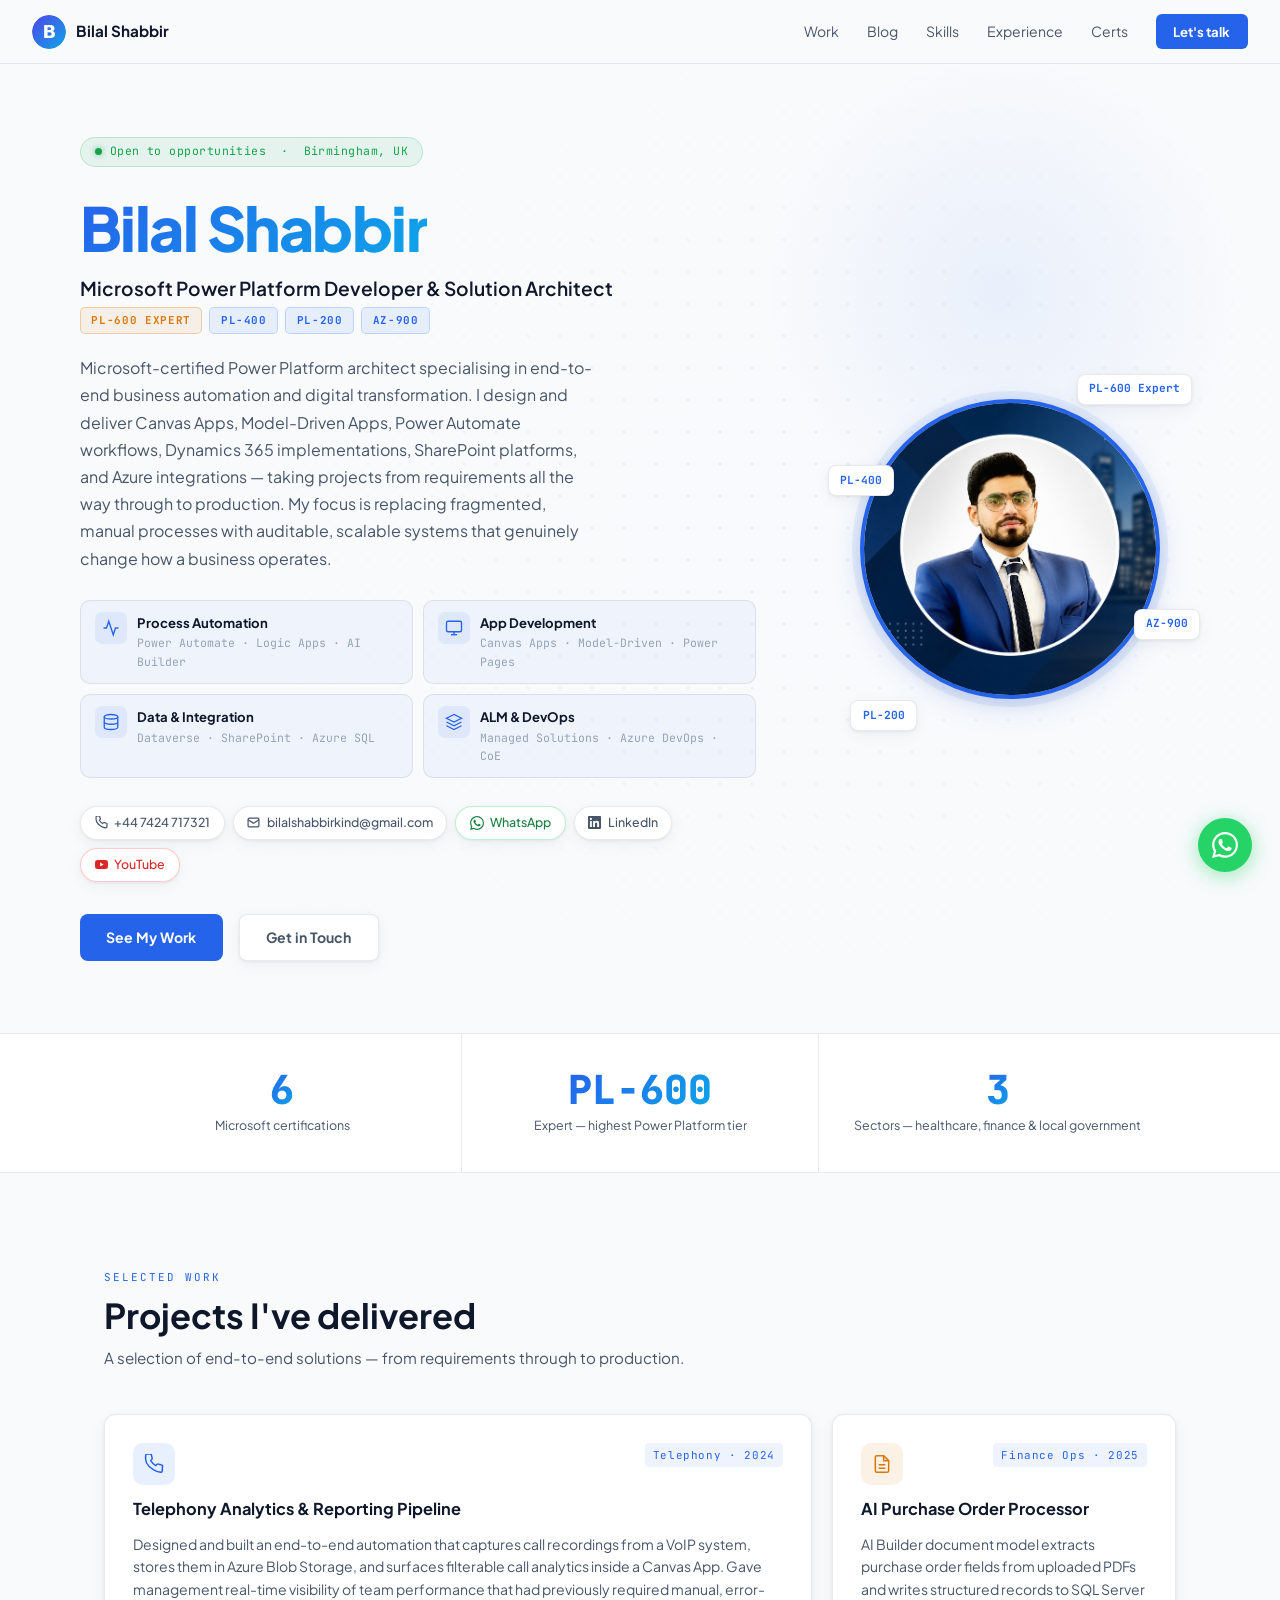
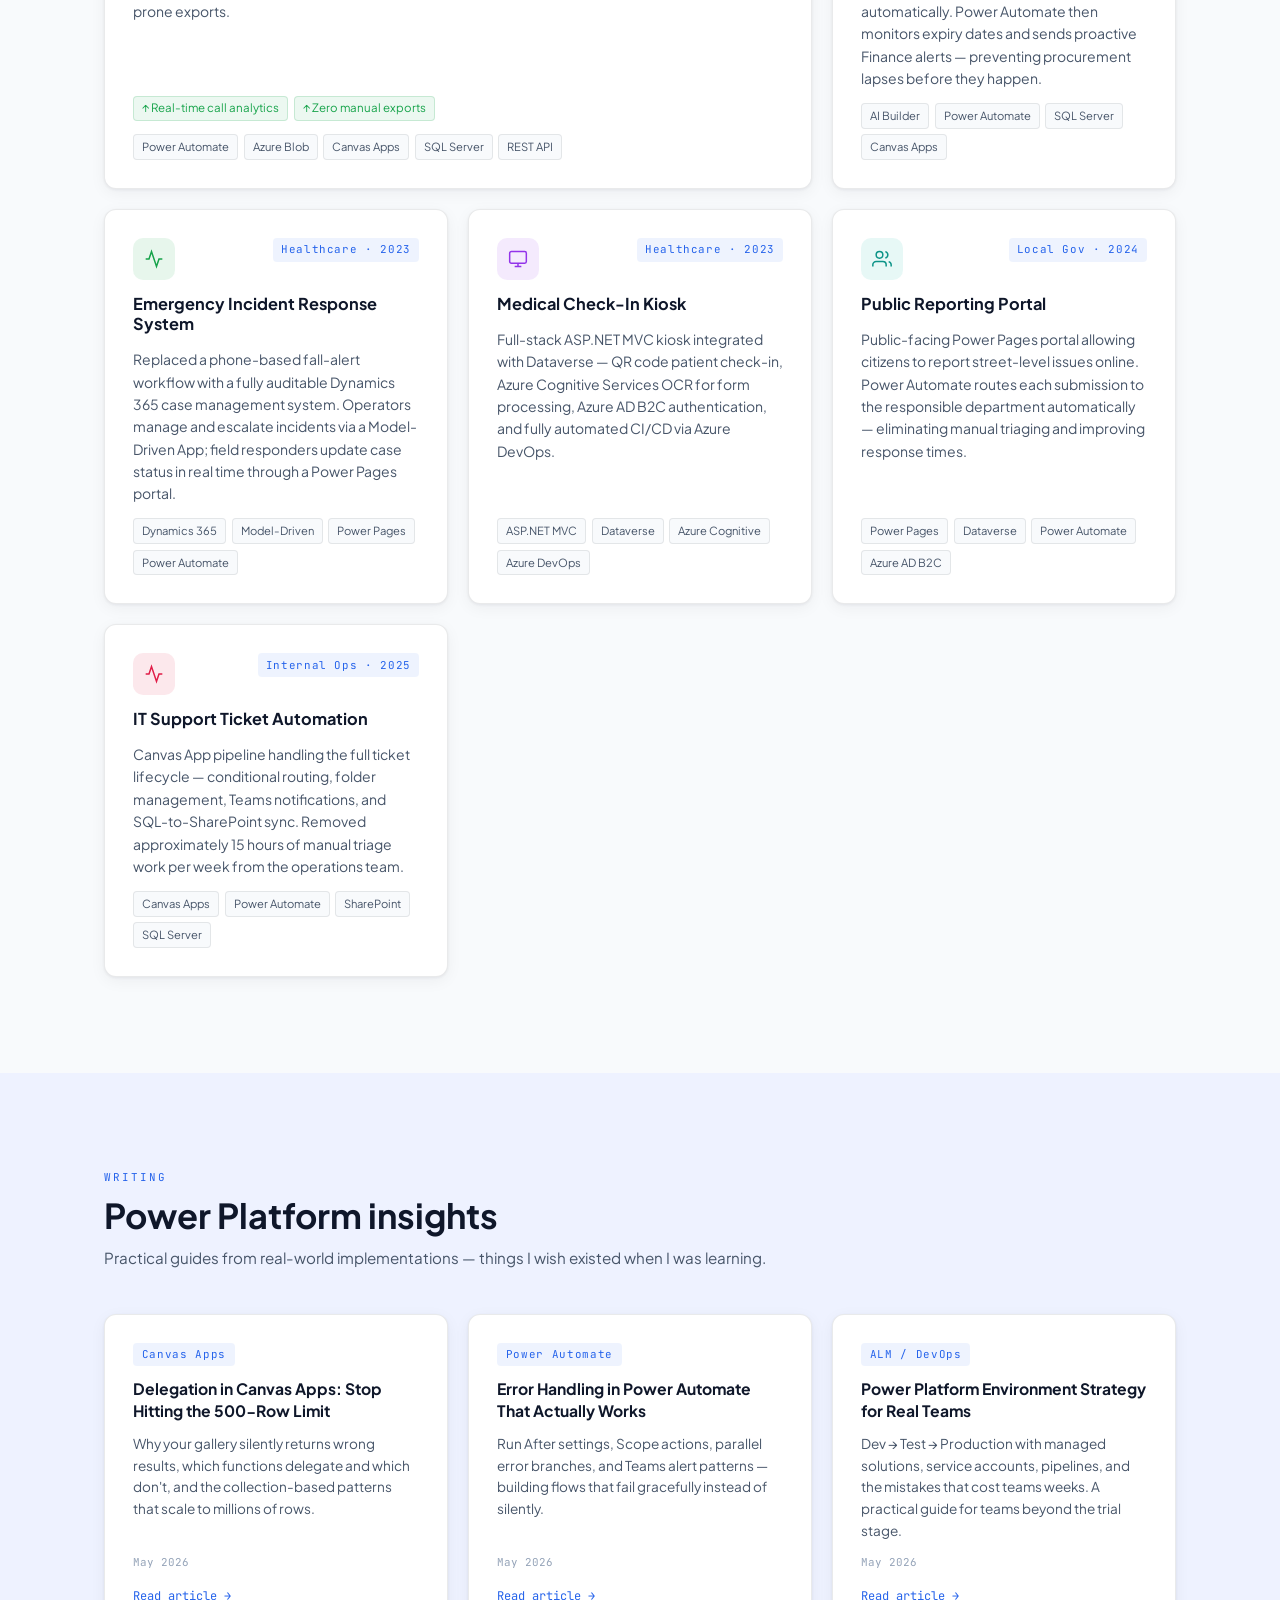
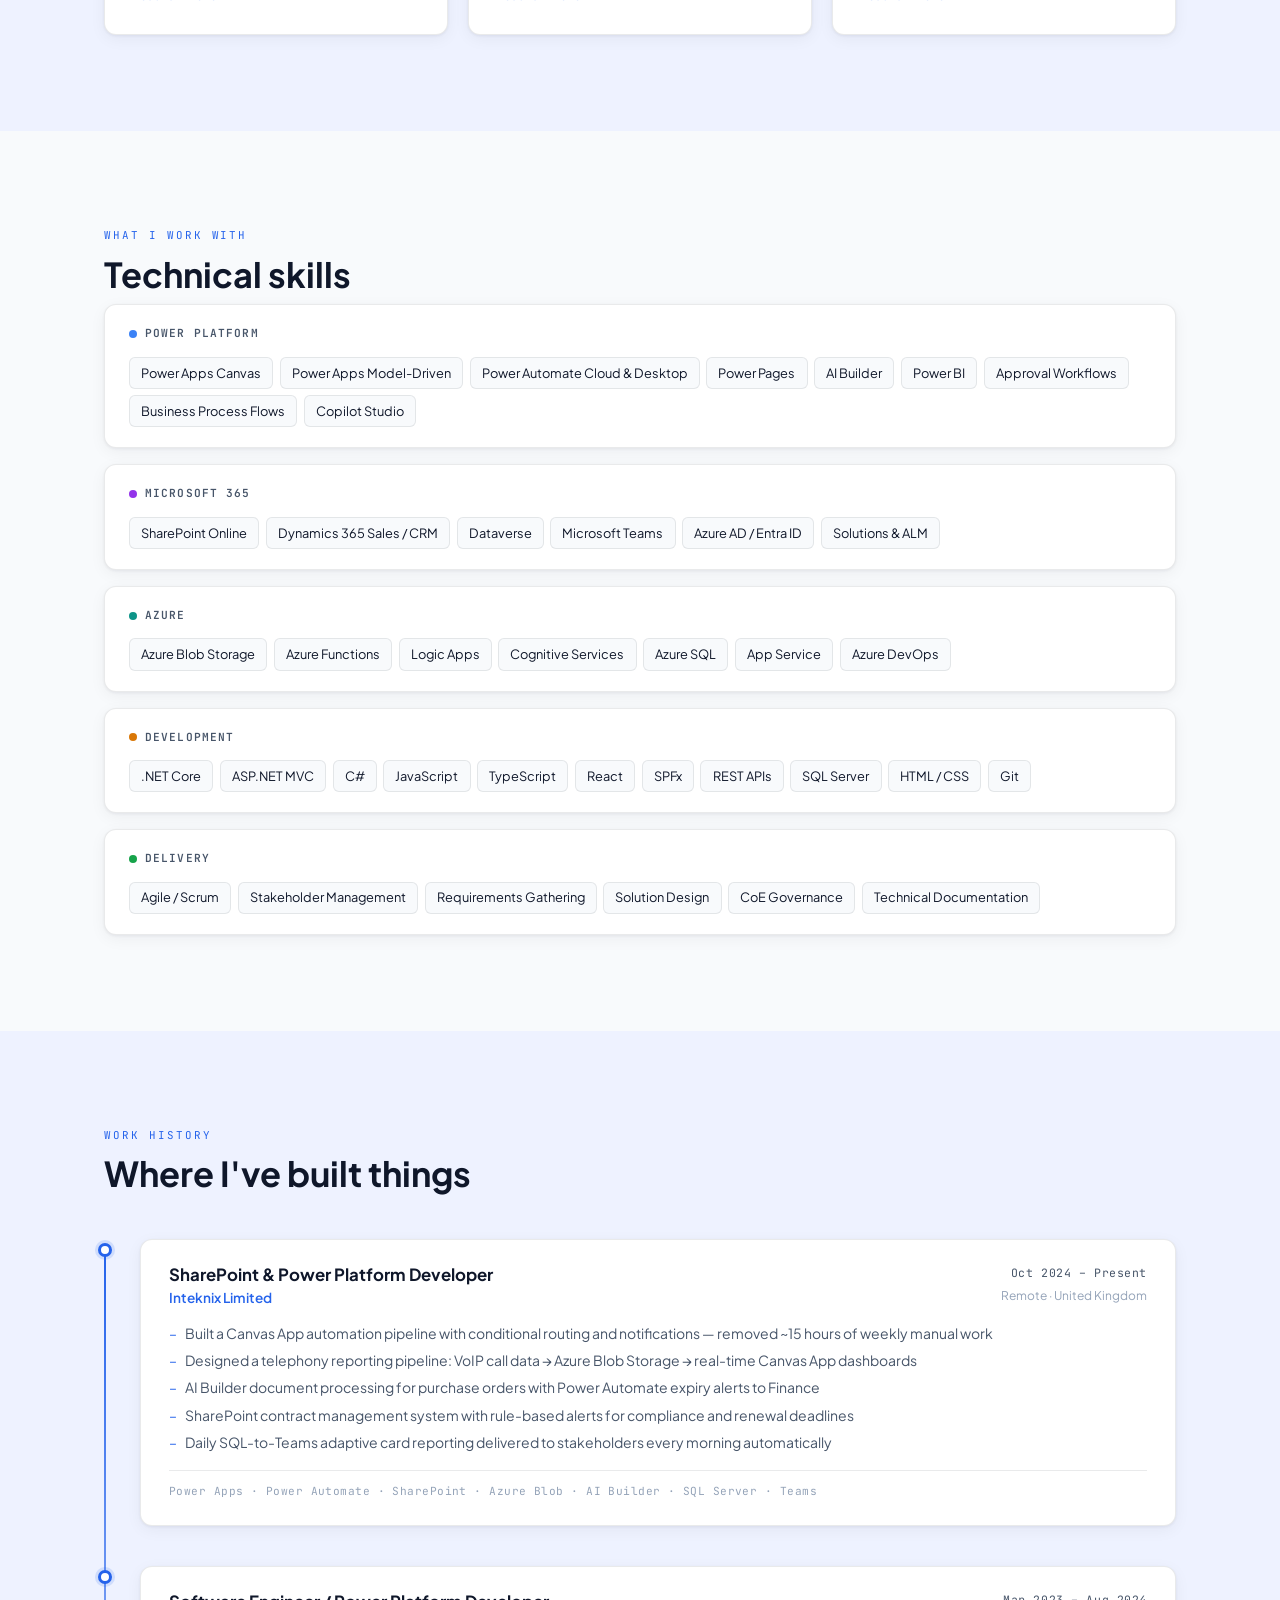
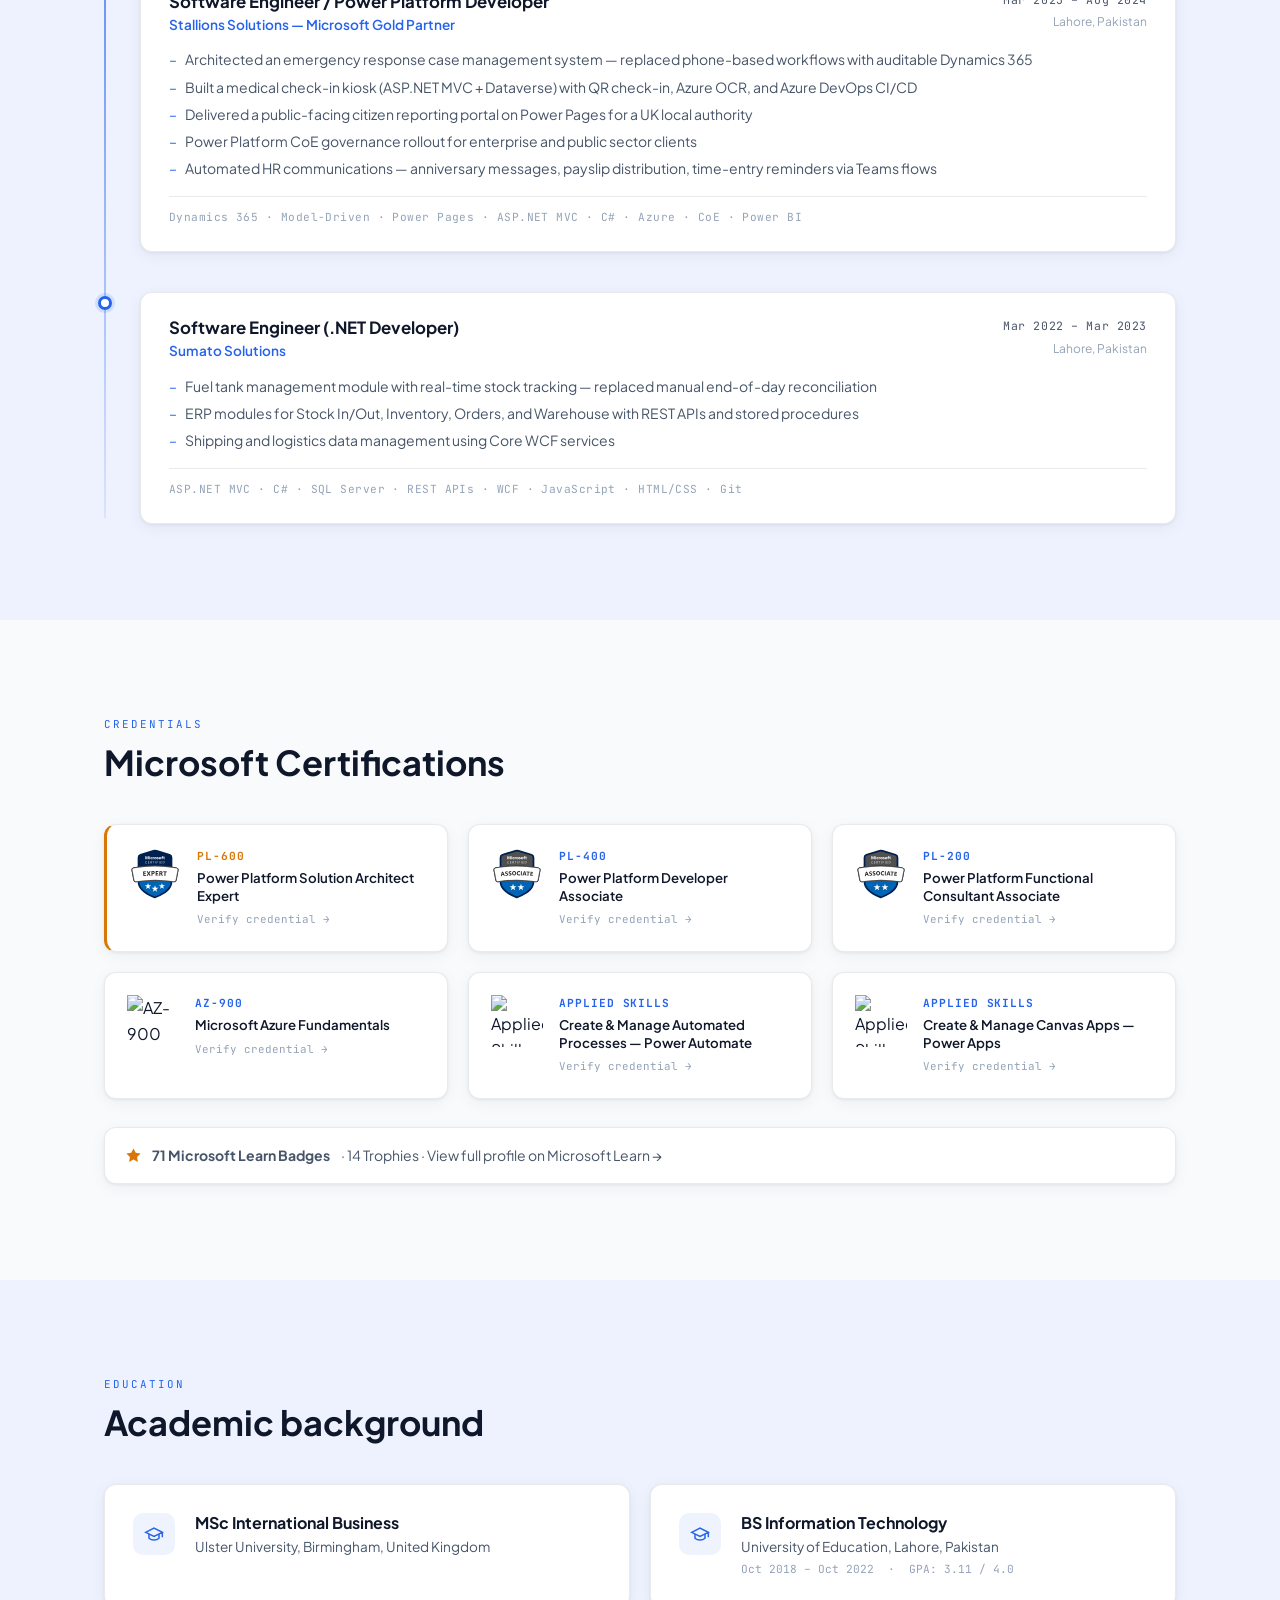
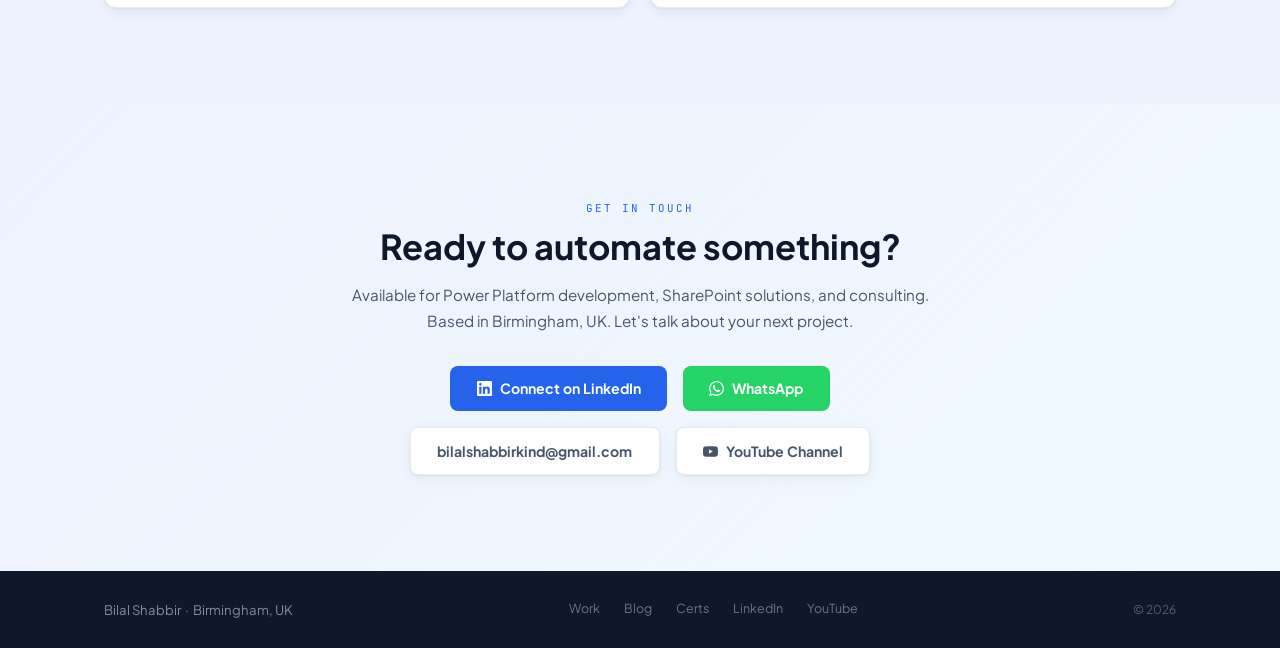
==== index.html @ eaf3ae90 "Replace nav logo — circular gradient mark (indigo → sky blue) Old: flat blue square with 'BS' in mon" ====
<!DOCTYPE html>
<html lang="en">
<head>
  <meta charset="UTF-8" />
  <meta name="viewport" content="width=device-width, initial-scale=1.0" />
  <meta name="description" content="Bilal Shabbir — Microsoft Certified Power Platform Developer (PL-600). I design and build automated, data-driven solutions across Power Apps, Power Automate, SharePoint, Dynamics 365, and Azure." />
  <title>Bilal Shabbir — Power Platform Developer</title>
  <link rel="preconnect" href="https://fonts.googleapis.com" />
  <link rel="preconnect" href="https://fonts.gstatic.com" crossorigin />
  <link href="https://fonts.googleapis.com/css2?family=Plus+Jakarta+Sans:ital,wght@0,300;0,400;0,500;0,600;0,700;0,800&family=JetBrains+Mono:wght@400;500&display=swap" rel="stylesheet" />
  <link rel="stylesheet" href="css/style.css" />
  <link rel="icon" type="image/svg+xml" href="assets/favicon.svg" />
  <meta property="og:title" content="Bilal Shabbir — Power Platform Developer" />
  <meta property="og:description" content="Microsoft Certified PL-600 · Power Apps · Power Automate · SharePoint · Dynamics 365 · Azure" />
  <meta property="og:url" content="https://bilalshabbir123.github.io" />
  <meta property="og:type" content="website" />
</head>
<body>

  <!-- NAV -->
  <nav class="nav" id="nav">
    <a href="#top" class="nav-logo">
      <svg class="logo-icon" width="34" height="34" viewBox="0 0 32 32" fill="none" xmlns="http://www.w3.org/2000/svg">
        <defs>
          <linearGradient id="navGrad" x1="0" y1="0" x2="32" y2="32" gradientUnits="userSpaceOnUse">
            <stop offset="0%" stop-color="#4f46e5"/>
            <stop offset="100%" stop-color="#0ea5e9"/>
          </linearGradient>
        </defs>
        <circle cx="16" cy="16" r="16" fill="url(#navGrad)"/>
        <text x="16" y="22" font-family="system-ui,-apple-system,sans-serif" font-size="17" font-weight="800" text-anchor="middle" fill="white" letter-spacing="-0.5">B</text>
      </svg>
      <span class="logo-text">Bilal Shabbir</span>
    </a>
    <button class="nav-toggle" id="navToggle" aria-label="Toggle navigation" aria-expanded="false">
      <span></span><span></span><span></span>
    </button>
    <div class="nav-links" id="navLinks">
      <a href="#work" class="nav-link">Work</a>
      <a href="#blog" class="nav-link">Blog</a>
      <a href="#skills" class="nav-link">Skills</a>
      <a href="#experience" class="nav-link">Experience</a>
      <a href="#certifications" class="nav-link">Certs</a>
      <a href="#contact" class="nav-cta">Let's talk</a>
    </div>
  </nav>

  <!-- HERO -->
  <header class="hero" id="top">
    <div class="hero-grid-bg" aria-hidden="true"></div>
    <div class="hero-glow" aria-hidden="true"></div>
    <div class="container hero-inner">

      <div class="hero-text">
        <div class="hero-available">
          <span class="avail-dot"></span>
          Open to opportunities &nbsp;·&nbsp; Birmingham, UK
        </div>

        <h1 class="hero-name"><span class="name-grad">Bilal Shabbir</span></h1>
        <p class="hero-role">Microsoft Power Platform Developer &amp; Solution Architect</p>

        <div class="hero-cert-row">
          <span class="cert-pill cert-pill--gold">PL-600 Expert</span>
          <span class="cert-pill">PL-400</span>
          <span class="cert-pill">PL-200</span>
          <span class="cert-pill">AZ-900</span>
        </div>

        <p class="hero-bio">
          Microsoft-certified Power Platform architect specialising in end-to-end business
          automation and digital transformation. I design and deliver Canvas Apps, Model-Driven
          Apps, Power Automate workflows, Dynamics 365 implementations, SharePoint platforms, and
          Azure integrations — taking projects from requirements all the way through to production.
          My focus is replacing fragmented, manual processes with auditable, scalable systems that
          genuinely change how a business operates.
        </p>

        <div class="hero-specialisms">
          <div class="spec-item">
            <div class="spec-icon">
              <svg width="18" height="18" viewBox="0 0 24 24" fill="none" stroke="currentColor" stroke-width="1.8"><polyline points="22 12 18 12 15 21 9 3 6 12 2 12"/></svg>
            </div>
            <div class="spec-body">
              <strong>Process Automation</strong>
              <span>Power Automate · Logic Apps · AI Builder</span>
            </div>
          </div>
          <div class="spec-item">
            <div class="spec-icon">
              <svg width="18" height="18" viewBox="0 0 24 24" fill="none" stroke="currentColor" stroke-width="1.8"><rect x="2" y="3" width="20" height="14" rx="2"/><line x1="8" y1="21" x2="16" y2="21"/><line x1="12" y1="17" x2="12" y2="21"/></svg>
            </div>
            <div class="spec-body">
              <strong>App Development</strong>
              <span>Canvas Apps · Model-Driven · Power Pages</span>
            </div>
          </div>
          <div class="spec-item">
            <div class="spec-icon">
              <svg width="18" height="18" viewBox="0 0 24 24" fill="none" stroke="currentColor" stroke-width="1.8"><ellipse cx="12" cy="5" rx="9" ry="3"/><path d="M21 12c0 1.66-4 3-9 3s-9-1.34-9-3"/><path d="M3 5v14c0 1.66 4 3 9 3s9-1.34 9-3V5"/></svg>
            </div>
            <div class="spec-body">
              <strong>Data &amp; Integration</strong>
              <span>Dataverse · SharePoint · Azure SQL</span>
            </div>
          </div>
          <div class="spec-item">
            <div class="spec-icon">
              <svg width="18" height="18" viewBox="0 0 24 24" fill="none" stroke="currentColor" stroke-width="1.8"><path d="M12 2L2 7l10 5 10-5-10-5z"/><path d="M2 17l10 5 10-5"/><path d="M2 12l10 5 10-5"/></svg>
            </div>
            <div class="spec-body">
              <strong>ALM &amp; DevOps</strong>
              <span>Managed Solutions · Azure DevOps · CoE</span>
            </div>
          </div>
        </div>

        <div class="hero-contacts">
          <a href="tel:+447424717321" class="chip">
            <svg width="13" height="13" viewBox="0 0 24 24" fill="none" stroke="currentColor" stroke-width="2.2"><path d="M22 16.92v3a2 2 0 01-2.18 2 19.79 19.79 0 01-8.63-3.07A19.5 19.5 0 013.07 10.8 19.79 19.79 0 012 2.18 2 2 0 014 0h3a2 2 0 012 1.72c.127.96.361 1.903.7 2.81a2 2 0 01-.45 2.11L8.09 7.91a16 16 0 006 6l1.27-1.27a2 2 0 012.11-.45c.907.339 1.85.573 2.81.7A2 2 0 0122 16v.92z"/></svg>
            +44 7424 717321
          </a>
          <a href="mailto:bilalshabbirkind@gmail.com" class="chip">
            <svg width="13" height="13" viewBox="0 0 24 24" fill="none" stroke="currentColor" stroke-width="2.2"><rect x="2" y="4" width="20" height="16" rx="2"/><path d="m22 7-8.97 5.7a1.94 1.94 0 01-2.06 0L2 7"/></svg>
            bilalshabbirkind@gmail.com
          </a>
          <a href="https://wa.me/447424717321" target="_blank" rel="noopener" class="chip chip-wa">
            <svg width="14" height="14" viewBox="0 0 24 24" fill="currentColor"><path d="M17.472 14.382c-.297-.149-1.758-.867-2.03-.967-.273-.099-.471-.148-.67.15-.197.297-.767.966-.94 1.164-.173.199-.347.223-.644.075-.297-.15-1.255-.463-2.39-1.475-.883-.788-1.48-1.761-1.653-2.059-.173-.297-.018-.458.13-.606.134-.133.298-.347.446-.52.149-.174.198-.298.298-.497.099-.198.05-.371-.025-.52-.075-.149-.669-1.612-.916-2.207-.242-.579-.487-.5-.669-.51a12.8 12.8 0 00-.57-.01c-.198 0-.52.074-.792.372-.272.297-1.04 1.016-1.04 2.479 0 1.462 1.065 2.875 1.213 3.074.149.198 2.096 3.2 5.077 4.487.709.306 1.262.489 1.694.625.712.227 1.36.195 1.871.118.571-.085 1.758-.719 2.006-1.413.248-.694.248-1.289.173-1.413-.074-.124-.272-.198-.57-.347m-5.421 7.403h-.004a9.87 9.87 0 01-5.031-1.378l-.361-.214-3.741.982.998-3.648-.235-.374a9.86 9.86 0 01-1.51-5.26c.001-5.45 4.436-9.884 9.888-9.884 2.64 0 5.122 1.03 6.988 2.898a9.825 9.825 0 012.893 6.994c-.003 5.45-4.437 9.884-9.885 9.884m8.413-18.297A11.815 11.815 0 0012.05 0C5.495 0 .16 5.335.157 11.892c0 2.096.547 4.142 1.588 5.945L.057 24l6.305-1.654a11.882 11.882 0 005.683 1.448h.005c6.554 0 11.89-5.335 11.893-11.893a11.821 11.821 0 00-3.48-8.413z"/></svg>
            WhatsApp
          </a>
          <a href="https://www.linkedin.com/in/bilal-shabbir-489101180/" target="_blank" rel="noopener" class="chip">
            <svg width="13" height="13" viewBox="0 0 24 24" fill="currentColor"><path d="M20.447 20.452h-3.554v-5.569c0-1.328-.027-3.037-1.852-3.037-1.853 0-2.136 1.445-2.136 2.939v5.667H9.351V9h3.414v1.561h.046c.477-.9 1.637-1.85 3.37-1.85 3.601 0 4.267 2.37 4.267 5.455v6.286zM5.337 7.433a2.062 2.062 0 01-2.063-2.065 2.064 2.064 0 112.063 2.065zm1.782 13.019H3.555V9h3.564v11.452zM22.225 0H1.771C.792 0 0 .774 0 1.729v20.542C0 23.227.792 24 1.771 24h20.451C23.2 24 24 23.227 24 22.271V1.729C24 .774 23.2 0 22.222 0h.003z"/></svg>
            LinkedIn
          </a>
          <a href="https://www.youtube.com/@bilalshabbir8093" target="_blank" rel="noopener" class="chip chip-yt">
            <svg width="13" height="13" viewBox="0 0 24 24" fill="currentColor"><path d="M23.498 6.186a3.016 3.016 0 00-2.122-2.136C19.505 3.545 12 3.545 12 3.545s-7.505 0-9.377.505A3.017 3.017 0 00.502 6.186C0 8.07 0 12 0 12s0 3.93.502 5.814a3.016 3.016 0 002.122 2.136c1.871.505 9.376.505 9.376.505s7.505 0 9.377-.505a3.015 3.015 0 002.122-2.136C24 15.93 24 12 24 12s0-3.93-.502-5.814zM9.545 15.568V8.432L15.818 12l-6.273 3.568z"/></svg>
            YouTube
          </a>
        </div>

        <div class="hero-ctas">
          <a href="#work" class="btn btn-primary">See My Work</a>
          <a href="#contact" class="btn btn-ghost">Get in Touch</a>
        </div>
      </div>

      <div class="hero-photo-col" aria-hidden="true">
        <div class="photo-frame">
          <img src="assets/bilal.png" alt="" class="hero-photo" />
          <div class="photo-ring r1"></div>
          <div class="photo-ring r2"></div>
        </div>
        <div class="cert-float f1">PL-600 Expert</div>
        <div class="cert-float f2">PL-400</div>
        <div class="cert-float f3">AZ-900</div>
        <div class="cert-float f4">PL-200</div>
      </div>

    </div>
  </header>

  <!-- STATS STRIP -->
  <div class="stats-strip">
    <div class="stats-inner">
      <div class="stat"><span class="stat-n">6</span><span class="stat-l">Microsoft certifications</span></div>
      <span class="stat-sep" aria-hidden="true"></span>
      <div class="stat"><span class="stat-n">PL-600</span><span class="stat-l">Expert — highest Power Platform tier</span></div>
      <span class="stat-sep" aria-hidden="true"></span>
      <div class="stat"><span class="stat-n">3</span><span class="stat-l">Sectors — healthcare, finance &amp; local government</span></div>
    </div>
  </div>

  <!-- PROJECTS -->
  <section class="section" id="work">
    <div class="container">
      <p class="eyebrow">Selected Work</p>
      <h2 class="sec-h">Projects I've delivered</h2>
      <p class="sec-sub">A selection of end-to-end solutions — from requirements through to production.</p>
      <div class="projects-grid">

        <article class="proj-card proj-wide">
          <div class="proj-top">
            <div class="proj-icon ic-blue">
              <svg width="20" height="20" viewBox="0 0 24 24" fill="none" stroke="currentColor" stroke-width="1.8"><path d="M22 16.92v3a2 2 0 01-2.18 2 19.79 19.79 0 01-8.63-3.07A19.5 19.5 0 013.07 10.8 19.79 19.79 0 012 2.18 2 2 0 014 0h3a2 2 0 012 1.72c.127.96.361 1.903.7 2.81a2 2 0 01-.45 2.11L8.09 7.91a16 16 0 006 6l1.27-1.27a2 2 0 012.11-.45c.907.339 1.85.573 2.81.7A2 2 0 0122 16v.92z"/></svg>
            </div>
            <span class="proj-tag">Telephony · 2024</span>
          </div>
          <h3>Telephony Analytics &amp; Reporting Pipeline</h3>
          <p>Designed and built an end-to-end automation that captures call recordings from a VoIP system, stores them in Azure Blob Storage, and surfaces filterable call analytics inside a Canvas App. Gave management real-time visibility of team performance that had previously required manual, error-prone exports.</p>
          <div class="proj-wins">
            <span>Real-time call analytics</span>
            <span>Zero manual exports</span>
          </div>
          <div class="proj-stack">
            <span>Power Automate</span><span>Azure Blob</span><span>Canvas Apps</span><span>SQL Server</span><span>REST API</span>
          </div>
        </article>

        <article class="proj-card">
          <div class="proj-top">
            <div class="proj-icon ic-amber">
              <svg width="20" height="20" viewBox="0 0 24 24" fill="none" stroke="currentColor" stroke-width="1.8"><path d="M14 2H6a2 2 0 00-2 2v16a2 2 0 002 2h12a2 2 0 002-2V8z"/><polyline points="14 2 14 8 20 8"/><line x1="16" y1="13" x2="8" y2="13"/><line x1="16" y1="17" x2="8" y2="17"/></svg>
            </div>
            <span class="proj-tag">Finance Ops · 2025</span>
          </div>
          <h3>AI Purchase Order Processor</h3>
          <p>AI Builder document model extracts purchase order fields from uploaded PDFs and writes structured records to SQL Server automatically. Power Automate then monitors expiry dates and sends proactive Finance alerts — preventing procurement lapses before they happen.</p>
          <div class="proj-stack">
            <span>AI Builder</span><span>Power Automate</span><span>SQL Server</span><span>Canvas Apps</span>
          </div>
        </article>

        <article class="proj-card">
          <div class="proj-top">
            <div class="proj-icon ic-green">
              <svg width="20" height="20" viewBox="0 0 24 24" fill="none" stroke="currentColor" stroke-width="1.8"><path d="M22 12h-4l-3 9L9 3l-3 9H2"/></svg>
            </div>
            <span class="proj-tag">Healthcare · 2023</span>
          </div>
          <h3>Emergency Incident Response System</h3>
          <p>Replaced a phone-based fall-alert workflow with a fully auditable Dynamics 365 case management system. Operators manage and escalate incidents via a Model-Driven App; field responders update case status in real time through a Power Pages portal.</p>
          <div class="proj-stack">
            <span>Dynamics 365</span><span>Model-Driven</span><span>Power Pages</span><span>Power Automate</span>
          </div>
        </article>

        <article class="proj-card">
          <div class="proj-top">
            <div class="proj-icon ic-purple">
              <svg width="20" height="20" viewBox="0 0 24 24" fill="none" stroke="currentColor" stroke-width="1.8"><rect x="2" y="3" width="20" height="14" rx="2"/><line x1="8" y1="21" x2="16" y2="21"/><line x1="12" y1="17" x2="12" y2="21"/></svg>
            </div>
            <span class="proj-tag">Healthcare · 2023</span>
          </div>
          <h3>Medical Check-In Kiosk</h3>
          <p>Full-stack ASP.NET MVC kiosk integrated with Dataverse — QR code patient check-in, Azure Cognitive Services OCR for form processing, Azure AD B2C authentication, and fully automated CI/CD via Azure DevOps.</p>
          <div class="proj-stack">
            <span>ASP.NET MVC</span><span>Dataverse</span><span>Azure Cognitive</span><span>Azure DevOps</span>
          </div>
        </article>

        <article class="proj-card">
          <div class="proj-top">
            <div class="proj-icon ic-teal">
              <svg width="20" height="20" viewBox="0 0 24 24" fill="none" stroke="currentColor" stroke-width="1.8"><path d="M17 21v-2a4 4 0 00-4-4H5a4 4 0 00-4 4v2"/><circle cx="9" cy="7" r="4"/><path d="M23 21v-2a4 4 0 00-3-3.87M16 3.13a4 4 0 010 7.75"/></svg>
            </div>
            <span class="proj-tag">Local Gov · 2024</span>
          </div>
          <h3>Public Reporting Portal</h3>
          <p>Public-facing Power Pages portal allowing citizens to report street-level issues online. Power Automate routes each submission to the responsible department automatically — eliminating manual triaging and improving response times.</p>
          <div class="proj-stack">
            <span>Power Pages</span><span>Dataverse</span><span>Power Automate</span><span>Azure AD B2C</span>
          </div>
        </article>

        <article class="proj-card">
          <div class="proj-top">
            <div class="proj-icon ic-rose">
              <svg width="20" height="20" viewBox="0 0 24 24" fill="none" stroke="currentColor" stroke-width="1.8"><polyline points="22 12 18 12 15 21 9 3 6 12 2 12"/></svg>
            </div>
            <span class="proj-tag">Internal Ops · 2025</span>
          </div>
          <h3>IT Support Ticket Automation</h3>
          <p>Canvas App pipeline handling the full ticket lifecycle — conditional routing, folder management, Teams notifications, and SQL-to-SharePoint sync. Removed approximately 15 hours of manual triage work per week from the operations team.</p>
          <div class="proj-stack">
            <span>Canvas Apps</span><span>Power Automate</span><span>SharePoint</span><span>SQL Server</span>
          </div>
        </article>

      </div>
    </div>
  </section>

  <!-- BLOG -->
  <section class="section section-alt" id="blog">
    <div class="container">
      <p class="eyebrow">Writing</p>
      <h2 class="sec-h">Power Platform insights</h2>
      <p class="sec-sub">Practical guides from real-world implementations — things I wish existed when I was learning.</p>
      <div class="blog-grid">

        <a class="blog-card" href="blog/post01-canvas-app-delegation.html">
          <span class="blog-tag">Canvas Apps</span>
          <h3>Delegation in Canvas Apps: Stop Hitting the 500-Row Limit</h3>
          <p>Why your gallery silently returns wrong results, which functions delegate and which don't, and the collection-based patterns that scale to millions of rows.</p>
          <span class="blog-date">May 2026</span>
          <span class="blog-read">Read article →</span>
        </a>

        <a class="blog-card" href="blog/post02-power-automate-error-handling.html">
          <span class="blog-tag">Power Automate</span>
          <h3>Error Handling in Power Automate That Actually Works</h3>
          <p>Run After settings, Scope actions, parallel error branches, and Teams alert patterns — building flows that fail gracefully instead of silently.</p>
          <span class="blog-date">May 2026</span>
          <span class="blog-read">Read article →</span>
        </a>

        <a class="blog-card" href="blog/post03-environment-strategy.html">
          <span class="blog-tag">ALM / DevOps</span>
          <h3>Power Platform Environment Strategy for Real Teams</h3>
          <p>Dev → Test → Production with managed solutions, service accounts, pipelines, and the mistakes that cost teams weeks. A practical guide for teams beyond the trial stage.</p>
          <span class="blog-date">May 2026</span>
          <span class="blog-read">Read article →</span>
        </a>

      </div>
    </div>
  </section>

  <!-- SKILLS -->
  <section class="section" id="skills">
    <div class="container">
      <p class="eyebrow">What I Work With</p>
      <h2 class="sec-h">Technical skills</h2>
      <div class="skill-groups">
        <div class="skill-group">
          <div class="sg-label"><span class="sg-dot" style="--c:#3b82f6"></span>Power Platform</div>
          <div class="sg-chips">
            <span>Power Apps Canvas</span><span>Power Apps Model-Driven</span>
            <span>Power Automate Cloud &amp; Desktop</span><span>Power Pages</span>
            <span>AI Builder</span><span>Power BI</span>
            <span>Approval Workflows</span><span>Business Process Flows</span><span>Copilot Studio</span>
          </div>
        </div>
        <div class="skill-group">
          <div class="sg-label"><span class="sg-dot" style="--c:#9333ea"></span>Microsoft 365</div>
          <div class="sg-chips">
            <span>SharePoint Online</span><span>Dynamics 365 Sales / CRM</span>
            <span>Dataverse</span><span>Microsoft Teams</span>
            <span>Azure AD / Entra ID</span><span>Solutions &amp; ALM</span>
          </div>
        </div>
        <div class="skill-group">
          <div class="sg-label"><span class="sg-dot" style="--c:#0d9488"></span>Azure</div>
          <div class="sg-chips">
            <span>Azure Blob Storage</span><span>Azure Functions</span>
            <span>Logic Apps</span><span>Cognitive Services</span>
            <span>Azure SQL</span><span>App Service</span><span>Azure DevOps</span>
          </div>
        </div>
        <div class="skill-group">
          <div class="sg-label"><span class="sg-dot" style="--c:#d97706"></span>Development</div>
          <div class="sg-chips">
            <span>.NET Core</span><span>ASP.NET MVC</span><span>C#</span>
            <span>JavaScript</span><span>TypeScript</span><span>React</span>
            <span>SPFx</span><span>REST APIs</span><span>SQL Server</span><span>HTML / CSS</span><span>Git</span>
          </div>
        </div>
        <div class="skill-group">
          <div class="sg-label"><span class="sg-dot" style="--c:#16a34a"></span>Delivery</div>
          <div class="sg-chips">
            <span>Agile / Scrum</span><span>Stakeholder Management</span>
            <span>Requirements Gathering</span><span>Solution Design</span>
            <span>CoE Governance</span><span>Technical Documentation</span>
          </div>
        </div>
      </div>
    </div>
  </section>

  <!-- EXPERIENCE -->
  <section class="section section-alt" id="experience">
    <div class="container">
      <p class="eyebrow">Work History</p>
      <h2 class="sec-h">Where I've built things</h2>
      <ol class="timeline">

        <li class="tl-item">
          <div class="tl-dot"></div>
          <div class="tl-card">
            <div class="tl-head">
              <div>
                <h3 class="tl-role">SharePoint &amp; Power Platform Developer</h3>
                <span class="tl-company">Inteknix Limited</span>
              </div>
              <div class="tl-meta">
                <span class="tl-period">Oct 2024 – Present</span>
                <span class="tl-loc">Remote · United Kingdom</span>
              </div>
            </div>
            <ul class="tl-bullets">
              <li>Built a Canvas App automation pipeline with conditional routing and notifications — removed ~15 hours of weekly manual work</li>
              <li>Designed a telephony reporting pipeline: VoIP call data → Azure Blob Storage → real-time Canvas App dashboards</li>
              <li>AI Builder document processing for purchase orders with Power Automate expiry alerts to Finance</li>
              <li>SharePoint contract management system with rule-based alerts for compliance and renewal deadlines</li>
              <li>Daily SQL-to-Teams adaptive card reporting delivered to stakeholders every morning automatically</li>
            </ul>
            <div class="tl-tech">Power Apps · Power Automate · SharePoint · Azure Blob · AI Builder · SQL Server · Teams</div>
          </div>
        </li>

        <li class="tl-item">
          <div class="tl-dot"></div>
          <div class="tl-card">
            <div class="tl-head">
              <div>
                <h3 class="tl-role">Software Engineer / Power Platform Developer</h3>
                <span class="tl-company">Stallions Solutions — Microsoft Gold Partner</span>
              </div>
              <div class="tl-meta">
                <span class="tl-period">Mar 2023 – Aug 2024</span>
                <span class="tl-loc">Lahore, Pakistan</span>
              </div>
            </div>
            <ul class="tl-bullets">
              <li>Architected an emergency response case management system — replaced phone-based workflows with auditable Dynamics 365</li>
              <li>Built a medical check-in kiosk (ASP.NET MVC + Dataverse) with QR check-in, Azure OCR, and Azure DevOps CI/CD</li>
              <li>Delivered a public-facing citizen reporting portal on Power Pages for a UK local authority</li>
              <li>Power Platform CoE governance rollout for enterprise and public sector clients</li>
              <li>Automated HR communications — anniversary messages, payslip distribution, time-entry reminders via Teams flows</li>
            </ul>
            <div class="tl-tech">Dynamics 365 · Model-Driven · Power Pages · ASP.NET MVC · C# · Azure · CoE · Power BI</div>
          </div>
        </li>

        <li class="tl-item">
          <div class="tl-dot"></div>
          <div class="tl-card">
            <div class="tl-head">
              <div>
                <h3 class="tl-role">Software Engineer (.NET Developer)</h3>
                <span class="tl-company">Sumato Solutions</span>
              </div>
              <div class="tl-meta">
                <span class="tl-period">Mar 2022 – Mar 2023</span>
                <span class="tl-loc">Lahore, Pakistan</span>
              </div>
            </div>
            <ul class="tl-bullets">
              <li>Fuel tank management module with real-time stock tracking — replaced manual end-of-day reconciliation</li>
              <li>ERP modules for Stock In/Out, Inventory, Orders, and Warehouse with REST APIs and stored procedures</li>
              <li>Shipping and logistics data management using Core WCF services</li>
            </ul>
            <div class="tl-tech">ASP.NET MVC · C# · SQL Server · REST APIs · WCF · JavaScript · HTML/CSS · Git</div>
          </div>
        </li>

      </ol>
    </div>
  </section>

  <!-- CERTIFICATIONS -->
  <section class="section" id="certifications">
    <div class="container">
      <p class="eyebrow">Credentials</p>
      <h2 class="sec-h">Microsoft Certifications</h2>
      <div class="certs-grid">

        <a class="cert-card cert-gold" href="https://learn.microsoft.com/api/credentials/share/en-gb/bilalshabbir/42AC9C25193336DC?sharingId=8FEE120A34D3C13B" target="_blank" rel="noopener">
          <img src="assets/badges/pl-600.svg" alt="PL-600 badge" class="cert-img" />
          <div class="cert-body">
            <span class="cert-code cert-code--gold">PL-600</span>
            <span class="cert-title">Power Platform Solution Architect Expert</span>
            <span class="cert-action">Verify credential →</span>
          </div>
        </a>

        <a class="cert-card" href="https://learn.microsoft.com/api/credentials/share/en-gb/bilalshabbir/6F8B8362CC6CEBDB?sharingId=8FEE120A34D3C13B" target="_blank" rel="noopener">
          <img src="assets/badges/pl-400.svg" alt="PL-400 badge" class="cert-img" />
          <div class="cert-body">
            <span class="cert-code">PL-400</span>
            <span class="cert-title">Power Platform Developer Associate</span>
            <span class="cert-action">Verify credential →</span>
          </div>
        </a>

        <a class="cert-card" href="https://learn.microsoft.com/api/credentials/share/en-gb/bilalshabbir/9390CA8AB2B56E21?sharingId=8FEE120A34D3C13B" target="_blank" rel="noopener">
          <img src="assets/badges/pl-200.svg" alt="PL-200 badge" class="cert-img" />
          <div class="cert-body">
            <span class="cert-code">PL-200</span>
            <span class="cert-title">Power Platform Functional Consultant Associate</span>
            <span class="cert-action">Verify credential →</span>
          </div>
        </a>

        <a class="cert-card" href="https://learn.microsoft.com/api/credentials/share/en-gb/bilalshabbir/94E0DD52777B7428?sharingId=8FEE120A34D3C13B" target="_blank" rel="noopener">
          <img src="https://firebrand.training/media/nvmbgbxn/microsoft-azure-fundamentals-official-training-certification.png" alt="AZ-900 badge" class="cert-img" />
          <div class="cert-body">
            <span class="cert-code">AZ-900</span>
            <span class="cert-title">Microsoft Azure Fundamentals</span>
            <span class="cert-action">Verify credential →</span>
          </div>
        </a>

        <a class="cert-card" href="https://learn.microsoft.com/api/credentials/share/en-gb/bilalshabbir/B837C65423462715?sharingId=8FEE120A34D3C13B" target="_blank" rel="noopener">
          <img src="https://thesourceuscms.azurewebsites.net/data/DisplayImage?Imageurl=uswebstorage.blob.core.windows.net/thesourceus/images-images22906_25_2025_04_33_16_PM.png" alt="Applied Skills badge" class="cert-img" />
          <div class="cert-body">
            <span class="cert-code">Applied Skills</span>
            <span class="cert-title">Create &amp; Manage Automated Processes — Power Automate</span>
            <span class="cert-action">Verify credential →</span>
          </div>
        </a>

        <a class="cert-card" href="https://learn.microsoft.com/api/credentials/share/en-gb/bilalshabbir/108952EB86B581AF?sharingId=8FEE120A34D3C13B" target="_blank" rel="noopener">
          <img src="https://thesourceuscms.azurewebsites.net/data/DisplayImage?Imageurl=uswebstorage.blob.core.windows.net/thesourceus/images-images22906_25_2025_04_33_16_PM.png" alt="Applied Skills badge" class="cert-img" />
          <div class="cert-body">
            <span class="cert-code">Applied Skills</span>
            <span class="cert-title">Create &amp; Manage Canvas Apps — Power Apps</span>
            <span class="cert-action">Verify credential →</span>
          </div>
        </a>

      </div>

      <a class="badges-row" href="https://learn.microsoft.com/en-gb/users/bilalshabbir/" target="_blank" rel="noopener">
        <svg width="17" height="17" viewBox="0 0 24 24" fill="currentColor"><path d="M12 2l3.09 6.26L22 9.27l-5 4.87 1.18 6.88L12 17.77l-6.18 3.25L7 14.14 2 9.27l6.91-1.01L12 2z"/></svg>
        <strong>71 Microsoft Learn Badges</strong>&nbsp;·&nbsp;14 Trophies&nbsp;·&nbsp;View full profile on Microsoft Learn →
      </a>
    </div>
  </section>

  <!-- EDUCATION -->
  <section class="section section-alt" id="education">
    <div class="container">
      <p class="eyebrow">Education</p>
      <h2 class="sec-h">Academic background</h2>
      <div class="edu-grid">
        <div class="edu-card">
          <div class="edu-icon">
            <svg width="20" height="20" viewBox="0 0 24 24" fill="none" stroke="currentColor" stroke-width="1.8"><path d="M22 10v6M2 10l10-5 10 5-10 5z"/><path d="M6 12v5c3 3 9 3 12 0v-5"/></svg>
          </div>
          <div>
            <h3 class="edu-deg">MSc International Business</h3>
            <p class="edu-uni">Ulster University, Birmingham, United Kingdom</p>
          </div>
        </div>
        <div class="edu-card">
          <div class="edu-icon">
            <svg width="20" height="20" viewBox="0 0 24 24" fill="none" stroke="currentColor" stroke-width="1.8"><path d="M22 10v6M2 10l10-5 10 5-10 5z"/><path d="M6 12v5c3 3 9 3 12 0v-5"/></svg>
          </div>
          <div>
            <h3 class="edu-deg">BS Information Technology</h3>
            <p class="edu-uni">University of Education, Lahore, Pakistan</p>
            <p class="edu-meta">Oct 2018 – Oct 2022 &nbsp;·&nbsp; GPA: 3.11 / 4.0</p>
          </div>
        </div>
      </div>
    </div>
  </section>

  <!-- CONTACT -->
  <section class="section contact-section" id="contact">
    <div class="container">
      <div class="contact-box">
        <p class="eyebrow">Get in Touch</p>
        <h2 class="contact-h">Ready to automate something?</h2>
        <p class="contact-body">
          Available for Power Platform development, SharePoint solutions, and consulting.
          Based in Birmingham, UK. Let's talk about your next project.
        </p>
        <div class="contact-ctas">
          <a href="https://www.linkedin.com/in/bilal-shabbir-489101180/" target="_blank" rel="noopener" class="btn btn-primary">
            <svg width="15" height="15" viewBox="0 0 24 24" fill="currentColor"><path d="M20.447 20.452h-3.554v-5.569c0-1.328-.027-3.037-1.852-3.037-1.853 0-2.136 1.445-2.136 2.939v5.667H9.351V9h3.414v1.561h.046c.477-.9 1.637-1.85 3.37-1.85 3.601 0 4.267 2.37 4.267 5.455v6.286zM5.337 7.433a2.062 2.062 0 01-2.063-2.065 2.064 2.064 0 112.063 2.065zm1.782 13.019H3.555V9h3.564v11.452zM22.225 0H1.771C.792 0 0 .774 0 1.729v20.542C0 23.227.792 24 1.771 24h20.451C23.2 24 24 23.227 24 22.271V1.729C24 .774 23.2 0 22.222 0h.003z"/></svg>
            Connect on LinkedIn
          </a>
          <a href="https://wa.me/447424717321" target="_blank" rel="noopener" class="btn btn-wa">
            <svg width="15" height="15" viewBox="0 0 24 24" fill="currentColor"><path d="M17.472 14.382c-.297-.149-1.758-.867-2.03-.967-.273-.099-.471-.148-.67.15-.197.297-.767.966-.94 1.164-.173.199-.347.223-.644.075-.297-.15-1.255-.463-2.39-1.475-.883-.788-1.48-1.761-1.653-2.059-.173-.297-.018-.458.13-.606.134-.133.298-.347.446-.52.149-.174.198-.298.298-.497.099-.198.05-.371-.025-.52-.075-.149-.669-1.612-.916-2.207-.242-.579-.487-.5-.669-.51a12.8 12.8 0 00-.57-.01c-.198 0-.52.074-.792.372-.272.297-1.04 1.016-1.04 2.479 0 1.462 1.065 2.875 1.213 3.074.149.198 2.096 3.2 5.077 4.487.709.306 1.262.489 1.694.625.712.227 1.36.195 1.871.118.571-.085 1.758-.719 2.006-1.413.248-.694.248-1.289.173-1.413-.074-.124-.272-.198-.57-.347m-5.421 7.403h-.004a9.87 9.87 0 01-5.031-1.378l-.361-.214-3.741.982.998-3.648-.235-.374a9.86 9.86 0 01-1.51-5.26c.001-5.45 4.436-9.884 9.888-9.884 2.64 0 5.122 1.03 6.988 2.898a9.825 9.825 0 012.893 6.994c-.003 5.45-4.437 9.884-9.885 9.884m8.413-18.297A11.815 11.815 0 0012.05 0C5.495 0 .16 5.335.157 11.892c0 2.096.547 4.142 1.588 5.945L.057 24l6.305-1.654a11.882 11.882 0 005.683 1.448h.005c6.554 0 11.89-5.335 11.893-11.893a11.821 11.821 0 00-3.48-8.413z"/></svg>
            WhatsApp
          </a>
          <a href="mailto:bilalshabbirkind@gmail.com" class="btn btn-ghost">
            bilalshabbirkind@gmail.com
          </a>
          <a href="https://www.youtube.com/@bilalshabbir8093" target="_blank" rel="noopener" class="btn btn-ghost">
            <svg width="15" height="15" viewBox="0 0 24 24" fill="currentColor"><path d="M23.498 6.186a3.016 3.016 0 00-2.122-2.136C19.505 3.545 12 3.545 12 3.545s-7.505 0-9.377.505A3.017 3.017 0 00.502 6.186C0 8.07 0 12 0 12s0 3.93.502 5.814a3.016 3.016 0 002.122 2.136c1.871.505 9.376.505 9.376.505s7.505 0 9.377-.505a3.015 3.015 0 002.122-2.136C24 15.93 24 12 24 12s0-3.93-.502-5.814zM9.545 15.568V8.432L15.818 12l-6.273 3.568z"/></svg>
            YouTube Channel
          </a>
        </div>
      </div>
    </div>
  </section>

  <!-- FOOTER -->
  <footer class="site-footer">
    <div class="container footer-row">
      <span class="footer-name">Bilal Shabbir &nbsp;·&nbsp; Birmingham, UK</span>
      <nav class="footer-nav" aria-label="Footer">
        <a href="#work">Work</a>
        <a href="#blog">Blog</a>
        <a href="#certifications">Certs</a>
        <a href="https://www.linkedin.com/in/bilal-shabbir-489101180/" target="_blank" rel="noopener">LinkedIn</a>
        <a href="https://www.youtube.com/@bilalshabbir8093" target="_blank" rel="noopener">YouTube</a>
      </nav>
      <span class="footer-copy">© 2026</span>
    </div>
  </footer>

  <!-- WhatsApp floating button -->
  <a href="https://wa.me/447424717321" target="_blank" rel="noopener" class="wa-float" aria-label="Chat on WhatsApp">
    <svg width="26" height="26" viewBox="0 0 24 24" fill="currentColor"><path d="M17.472 14.382c-.297-.149-1.758-.867-2.03-.967-.273-.099-.471-.148-.67.15-.197.297-.767.966-.94 1.164-.173.199-.347.223-.644.075-.297-.15-1.255-.463-2.39-1.475-.883-.788-1.48-1.761-1.653-2.059-.173-.297-.018-.458.13-.606.134-.133.298-.347.446-.52.149-.174.198-.298.298-.497.099-.198.05-.371-.025-.52-.075-.149-.669-1.612-.916-2.207-.242-.579-.487-.5-.669-.51a12.8 12.8 0 00-.57-.01c-.198 0-.52.074-.792.372-.272.297-1.04 1.016-1.04 2.479 0 1.462 1.065 2.875 1.213 3.074.149.198 2.096 3.2 5.077 4.487.709.306 1.262.489 1.694.625.712.227 1.36.195 1.871.118.571-.085 1.758-.719 2.006-1.413.248-.694.248-1.289.173-1.413-.074-.124-.272-.198-.57-.347m-5.421 7.403h-.004a9.87 9.87 0 01-5.031-1.378l-.361-.214-3.741.982.998-3.648-.235-.374a9.86 9.86 0 01-1.51-5.26c.001-5.45 4.436-9.884 9.888-9.884 2.64 0 5.122 1.03 6.988 2.898a9.825 9.825 0 012.893 6.994c-.003 5.45-4.437 9.884-9.885 9.884m8.413-18.297A11.815 11.815 0 0012.05 0C5.495 0 .16 5.335.157 11.892c0 2.096.547 4.142 1.588 5.945L.057 24l6.305-1.654a11.882 11.882 0 005.683 1.448h.005c6.554 0 11.89-5.335 11.893-11.893a11.821 11.821 0 00-3.48-8.413z"/></svg>
  </a>

  <script src="js/main.js"></script>
</body>
</html>
---- css/style.css ----
/* bilalshabbir.dev — Portfolio · professional light theme */

*, *::before, *::after { box-sizing: border-box; margin: 0; padding: 0; }

:root {
  --bg:        #f8fafc;
  --bg-alt:    #eef2ff;
  --card:      #ffffff;
  --accent:    #2563eb;
  --accent-dk: #1d4ed8;
  --accent-lt: #3b82f6;
  --accent2:   #0ea5e9;
  --text:      #0f172a;
  --muted:     #475569;
  --faint:     #94a3b8;
  --border:    rgba(15,23,42,0.09);
  --shadow:    0 1px 3px rgba(15,23,42,0.06), 0 4px 16px rgba(15,23,42,0.05);
  --shadow-h:  0 4px 16px rgba(15,23,42,0.1), 0 8px 32px rgba(37,99,235,0.14);
  --green:     #16a34a;
  --gold:      #d97706;
  --wa:        #25d366;
  --font:      'Plus Jakarta Sans', system-ui, sans-serif;
  --mono:      'JetBrains Mono', 'Fira Code', monospace;
  --max:       1120px;
  --nav:       64px;
  --r:         12px;
}

html { scroll-behavior: smooth; }
body {
  background: var(--bg);
  color: var(--text);
  font-family: var(--font);
  line-height: 1.6;
  -webkit-font-smoothing: antialiased;
}
img { max-width: 100%; display: block; }
a { color: inherit; text-decoration: none; }
h1,h2,h3,h4 { line-height: 1.25; color: var(--text); }
h2 { font-size: clamp(1.6rem, 3vw, 2.15rem); font-weight: 700; }
h3 { font-size: 1.05rem; font-weight: 700; }
p { color: var(--muted); }

.container { max-width: var(--max); margin: 0 auto; padding: 0 1.5rem; }

/* ── NAV ── */
.nav {
  position: fixed; top: 0; left: 0; right: 0; z-index: 100;
  height: var(--nav);
  display: flex; align-items: center; justify-content: space-between;
  padding: 0 2rem;
  background: rgba(248,250,252,0.92);
  backdrop-filter: blur(14px); -webkit-backdrop-filter: blur(14px);
  border-bottom: 1px solid var(--border);
  transition: box-shadow 0.3s;
}
.nav.scrolled { box-shadow: 0 2px 16px rgba(15,23,42,0.08); }
.nav-logo { display: flex; align-items: center; gap: 0.6rem; }
.logo-icon { flex-shrink: 0; border-radius: 50%; display: block; }
.logo-text { font-weight: 700; font-size: 0.95rem; color: var(--text); }
.nav-links { display: flex; align-items: center; gap: 1.75rem; }
.nav-link { font-size: 0.875rem; color: var(--muted); transition: color 0.2s; }
.nav-link:hover { color: var(--text); }
.nav-cta {
  font-size: 0.82rem; font-weight: 700;
  padding: 0.45rem 1.1rem; border-radius: 6px;
  background: var(--accent); color: #fff;
  transition: background 0.2s;
}
.nav-cta:hover { background: var(--accent-dk); }
.nav-toggle {
  display: none; flex-direction: column; gap: 5px;
  cursor: pointer; background: none; border: none; padding: 4px;
}
.nav-toggle span {
  display: block; width: 22px; height: 2px;
  background: var(--text); border-radius: 2px;
  transition: transform 0.3s, opacity 0.3s;
}

/* ── HERO ── */
.hero {
  min-height: 100vh; padding-top: var(--nav);
  display: flex; align-items: center;
  position: relative; overflow: hidden;
  background: var(--bg);
}
.hero-grid-bg {
  position: absolute; inset: 0; pointer-events: none;
  background-image: radial-gradient(rgba(37,99,235,0.12) 1px, transparent 1px);
  background-size: 32px 32px;
  -webkit-mask-image: radial-gradient(ellipse 70% 70% at 65% 50%, black 0%, transparent 100%);
  mask-image: radial-gradient(ellipse 70% 70% at 65% 50%, black 0%, transparent 100%);
}
.hero-glow {
  position: absolute; top: 5%; right: 3%;
  width: 480px; height: 480px; border-radius: 50%;
  background: radial-gradient(circle, rgba(37,99,235,0.07) 0%, transparent 70%);
  pointer-events: none;
}
.hero-inner {
  display: grid; grid-template-columns: 1fr 380px;
  gap: 4rem; align-items: center;
  position: relative; z-index: 1; padding: 72px 0;
}
.hero-available {
  display: inline-flex; align-items: center; gap: 0.5rem;
  font-family: var(--mono); font-size: 0.72rem; letter-spacing: 0.04em;
  color: var(--green);
  background: rgba(22,163,74,0.08); border: 1px solid rgba(22,163,74,0.2);
  border-radius: 50px; padding: 0.3rem 0.85rem; margin-bottom: 1.4rem;
}
.avail-dot {
  width: 7px; height: 7px; border-radius: 50%;
  background: var(--green); box-shadow: 0 0 6px rgba(22,163,74,0.6);
  animation: pulse 2s ease-in-out infinite; flex-shrink: 0;
}
@keyframes pulse { 0%,100%{opacity:1}50%{opacity:0.4} }

.hero-name {
  font-size: clamp(2.4rem, 5.5vw, 3.8rem);
  font-weight: 800; letter-spacing: -0.025em; margin-bottom: 0.5rem;
  color: var(--text);
}
.name-grad {
  background: linear-gradient(135deg, var(--accent) 0%, var(--accent2) 100%);
  -webkit-background-clip: text; -webkit-text-fill-color: transparent;
  background-clip: text;
}
.hero-role { font-size: 1.2rem; font-weight: 600; color: var(--text); margin-bottom: 0.2rem; }
.hero-stack {
  font-family: var(--mono); font-size: 0.78rem;
  color: var(--faint); letter-spacing: 0.05em; margin-bottom: 1.4rem;
}
.hero-bio {
  font-size: 1rem; color: var(--muted); max-width: 520px;
  margin-bottom: 1.75rem; line-height: 1.7;
}
.hero-contacts { display: flex; flex-wrap: wrap; gap: 0.5rem; margin-bottom: 2rem; }
.chip {
  display: inline-flex; align-items: center; gap: 0.4rem;
  padding: 0.38rem 0.85rem; border-radius: 50px;
  font-size: 0.775rem; font-weight: 500;
  border: 1px solid var(--border); background: var(--card);
  color: var(--muted); transition: border-color 0.2s, color 0.2s, box-shadow 0.2s;
  box-shadow: var(--shadow);
}
.chip:hover { border-color: var(--accent); color: var(--text); }
.chip svg { flex-shrink: 0; }
.chip-wa { border-color: rgba(37,211,102,0.3); color: #15803d; }
.chip-wa:hover { border-color: var(--wa); color: #15803d; }
.chip-yt { border-color: rgba(255,0,0,0.2); color: #dc2626; }
.chip-yt:hover { border-color: #dc2626; color: #b91c1c; }
/* cert pills below the title */
.hero-cert-row { display: flex; flex-wrap: wrap; gap: 0.45rem; margin-bottom: 1.25rem; }
.cert-pill {
  display: inline-flex; align-items: center;
  font-family: var(--mono); font-size: 0.68rem; font-weight: 700;
  letter-spacing: 0.06em; text-transform: uppercase;
  padding: 0.25rem 0.65rem; border-radius: 5px;
  background: rgba(37,99,235,0.08); border: 1px solid rgba(37,99,235,0.2);
  color: var(--accent);
}
.cert-pill--gold {
  background: rgba(217,119,6,0.08); border-color: rgba(217,119,6,0.3);
  color: var(--gold);
}

/* specialism grid */
.hero-specialisms {
  display: grid; grid-template-columns: 1fr 1fr;
  gap: 0.65rem; margin-bottom: 1.75rem;
}
.spec-item {
  display: flex; align-items: flex-start; gap: 0.65rem;
  padding: 0.7rem 0.85rem; border-radius: 10px;
  background: rgba(37,99,235,0.04); border: 1px solid var(--border);
}
.spec-icon {
  width: 32px; height: 32px; border-radius: 7px; flex-shrink: 0;
  background: rgba(37,99,235,0.08);
  display: flex; align-items: center; justify-content: center;
  color: var(--accent);
}
.spec-body { display: flex; flex-direction: column; gap: 0.1rem; }
.spec-body strong { font-size: 0.82rem; font-weight: 700; color: var(--text); }
.spec-body span { font-size: 0.72rem; color: var(--faint); font-family: var(--mono); }

.hero-ctas { display: flex; gap: 1rem; flex-wrap: wrap; }

/* ── BUTTONS ── */
.btn {
  display: inline-flex; align-items: center; gap: 0.5rem;
  padding: 0.72rem 1.65rem; border-radius: 8px;
  font-weight: 700; font-size: 0.88rem;
  transition: background 0.2s, transform 0.15s, border-color 0.2s, color 0.2s;
}
.btn-primary { background: var(--accent); color: #fff; }
.btn-primary:hover { background: var(--accent-dk); transform: translateY(-1px); }
.btn-ghost {
  border: 1px solid var(--border); color: var(--muted);
  background: var(--card); box-shadow: var(--shadow);
}
.btn-ghost:hover { border-color: var(--accent); color: var(--text); }
.btn-wa { background: var(--wa); color: #fff; }
.btn-wa:hover { background: #1da851; transform: translateY(-1px); }

/* ── HERO PHOTO ── */
.hero-photo-col {
  position: relative;
  display: flex; align-items: center; justify-content: center;
  height: 380px;
}
.photo-frame {
  position: relative; width: 300px; height: 300px;
  border-radius: 50%; overflow: hidden;
  border: 4px solid var(--accent);
  box-shadow: 0 0 0 8px rgba(37,99,235,0.08), var(--shadow-h);
  flex-shrink: 0;
}
.hero-photo { width: 100%; height: 100%; object-fit: cover; }
.photo-ring {
  position: absolute; border-radius: 50%;
  border: 1px solid transparent; pointer-events: none;
}
.r1 {
  inset: -20px;
  border-top-color: rgba(37,99,235,0.35);
  border-right-color: transparent;
  animation: spin 18s linear infinite;
}
.r2 {
  inset: -38px;
  border-bottom-color: rgba(14,165,233,0.35);
  border-left-color: transparent;
  animation: spin 28s linear infinite reverse;
}
@keyframes spin { to { transform: rotate(360deg); } }
.cert-float {
  position: absolute; padding: 0.35rem 0.7rem; border-radius: 8px;
  background: var(--card); border: 1px solid var(--border);
  font-family: var(--mono); font-size: 0.7rem; font-weight: 700;
  color: var(--accent); box-shadow: var(--shadow);
  white-space: nowrap; animation: bob 3s ease-in-out infinite;
}
.f1 { top: 4%;  right: 2%;  animation-delay: 0s; }
.f2 { top: 28%; left: 2%;   animation-delay: 0.9s; }
.f3 { bottom: 26%; right: 0%; animation-delay: 1.8s; }
.f4 { bottom: 2%; left: 8%;  animation-delay: 2.6s; }
@keyframes bob { 0%,100%{transform:translateY(0)}50%{transform:translateY(-7px)} }

/* ── STATS STRIP ── */
.stats-strip {
  border-top: 1px solid var(--border); border-bottom: 1px solid var(--border);
  background: var(--card);
}
.stats-inner {
  max-width: var(--max); margin: 0 auto; padding: 0 1.5rem;
  display: flex; align-items: stretch;
}
.stat {
  flex: 1; display: flex; flex-direction: column;
  align-items: center; justify-content: center;
  padding: 36px 1rem; text-align: center;
  border-right: 1px solid var(--border);
}
.stat:last-of-type { border-right: none; }
.stat-sep { display: none; }
.stat-n {
  font-size: 2.5rem; font-weight: 800;
  font-family: var(--mono); line-height: 1;
  background: linear-gradient(135deg, var(--accent), var(--accent2));
  -webkit-background-clip: text; -webkit-text-fill-color: transparent;
  background-clip: text; margin-bottom: 0.35rem; display: block;
}
.stat-l { font-size: 0.78rem; color: var(--muted); }

/* ── SECTIONS ── */
.section { padding: 96px 0; }
.section-alt { background: var(--bg-alt); }
.eyebrow {
  font-family: var(--mono); font-size: 0.68rem;
  letter-spacing: 0.18em; text-transform: uppercase;
  color: var(--accent); margin-bottom: 0.5rem; display: block;
}
.sec-h { margin: 0.25rem 0 0.55rem; color: var(--text); }
.sec-sub { color: var(--muted); font-size: 0.95rem; margin-bottom: 2.75rem; }

/* ── PROJECTS ── */
.projects-grid {
  margin-top: 2.5rem;
  display: grid; grid-template-columns: repeat(3, 1fr); gap: 1.25rem;
}
.proj-card {
  background: var(--card); border: 1px solid var(--border);
  border-radius: var(--r); padding: 1.75rem;
  display: flex; flex-direction: column; gap: 0.85rem;
  position: relative; overflow: hidden;
  box-shadow: var(--shadow);
  transition: border-color 0.2s, transform 0.2s, box-shadow 0.2s;
}
.proj-card::before {
  content: ''; position: absolute; top: 0; left: 0; right: 0; height: 3px;
  background: linear-gradient(90deg, var(--accent), var(--accent2));
  transform: scaleX(0); transform-origin: left; transition: transform 0.3s;
}
.proj-card:hover { border-color: rgba(37,99,235,0.25); transform: translateY(-3px); box-shadow: var(--shadow-h); }
.proj-card:hover::before { transform: scaleX(1); }
.proj-wide { grid-column: span 2; }
.proj-top { display: flex; align-items: flex-start; justify-content: space-between; gap: 0.75rem; }
.proj-icon {
  width: 42px; height: 42px; border-radius: 10px;
  display: flex; align-items: center; justify-content: center; flex-shrink: 0;
}
.ic-blue   { background: rgba(37,99,235,0.1);  color: var(--accent); }
.ic-amber  { background: rgba(217,119,6,0.1);  color: #d97706; }
.ic-green  { background: rgba(22,163,74,0.1);  color: #16a34a; }
.ic-purple { background: rgba(147,51,234,0.1); color: #9333ea; }
.ic-teal   { background: rgba(20,184,166,0.1); color: #0d9488; }
.ic-rose   { background: rgba(225,29,72,0.1);  color: #e11d48; }
.proj-tag {
  font-family: var(--mono); font-size: 0.68rem; letter-spacing: 0.06em;
  padding: 0.2rem 0.5rem; border-radius: 4px;
  background: rgba(37,99,235,0.08); color: var(--accent);
  white-space: nowrap; flex-shrink: 0; align-self: flex-start;
}
.proj-card h3 { font-size: 1.02rem; color: var(--text); }
.proj-card p { font-size: 0.875rem; color: var(--muted); line-height: 1.6; flex: 1; }
.proj-wins { display: flex; flex-wrap: wrap; gap: 0.4rem; }
.proj-wins span {
  font-size: 0.72rem; color: var(--green);
  background: rgba(22,163,74,0.08); border: 1px solid rgba(22,163,74,0.18);
  border-radius: 4px; padding: 0.15rem 0.5rem;
}
.proj-wins span::before { content: '↑ '; }
.proj-stack { display: flex; flex-wrap: wrap; gap: 0.35rem; margin-top: auto; }
.proj-stack span {
  font-size: 0.7rem; padding: 0.18rem 0.5rem;
  border-radius: 4px; border: 1px solid var(--border);
  color: var(--muted); background: var(--bg);
}

/* ── BLOG ── */
.blog-grid {
  display: grid; grid-template-columns: repeat(3, 1fr); gap: 1.25rem;
  margin-top: 2.5rem;
}
.blog-card {
  background: var(--card); border: 1px solid var(--border);
  border-radius: var(--r); padding: 1.75rem;
  display: flex; flex-direction: column; gap: 0.75rem;
  box-shadow: var(--shadow);
  transition: border-color 0.2s, transform 0.2s, box-shadow 0.2s;
}
.blog-card:hover { border-color: rgba(37,99,235,0.25); transform: translateY(-3px); box-shadow: var(--shadow-h); }
.blog-tag {
  display: inline-block; font-family: var(--mono);
  font-size: 0.68rem; letter-spacing: 0.06em;
  padding: 0.18rem 0.55rem; border-radius: 4px;
  background: rgba(37,99,235,0.08); color: var(--accent);
  width: fit-content;
}
.blog-card h3 { font-size: 0.98rem; color: var(--text); line-height: 1.35; }
.blog-card p { font-size: 0.85rem; color: var(--muted); line-height: 1.6; flex: 1; }
.blog-date { font-family: var(--mono); font-size: 0.68rem; color: var(--faint); margin-top: auto; }
.blog-read {
  font-family: var(--mono); font-size: 0.75rem; color: var(--accent);
  display: flex; align-items: center; gap: 0.3rem; margin-top: 0.25rem;
}

/* ── SKILLS ── */
.skill-groups { display: flex; flex-direction: column; gap: 1rem; }
.skill-group {
  background: var(--card); border: 1px solid var(--border);
  border-radius: var(--r); padding: 1.25rem 1.5rem;
  box-shadow: var(--shadow);
}
.sg-label {
  display: flex; align-items: center; gap: 0.5rem;
  font-family: var(--mono); font-size: 0.7rem;
  letter-spacing: 0.1em; text-transform: uppercase;
  color: var(--muted); margin-bottom: 0.85rem; font-weight: 600;
}
.sg-dot { width: 8px; height: 8px; border-radius: 50%; background: var(--c, var(--accent)); flex-shrink: 0; }
.sg-chips { display: flex; flex-wrap: wrap; gap: 0.4rem; }
.sg-chips span {
  font-size: 0.8rem; padding: 0.3rem 0.7rem;
  border-radius: 6px; border: 1px solid var(--border);
  color: var(--text); background: var(--bg);
  transition: border-color 0.15s;
}
.sg-chips span:hover { border-color: var(--accent-lt); }

/* ── TIMELINE ── */
.timeline {
  list-style: none; position: relative; padding-left: 2.25rem;
  display: flex; flex-direction: column; gap: 2.5rem; margin-top: 2.75rem;
}
.timeline::before {
  content: ''; position: absolute; left: 0; top: 6px; bottom: 6px;
  width: 2px; background: linear-gradient(to bottom, var(--accent), rgba(37,99,235,0.1));
}
.tl-item { position: relative; }
.tl-dot {
  position: absolute; left: -2.25rem;
  width: 14px; height: 14px; border-radius: 50%;
  background: var(--card); border: 3px solid var(--accent);
  box-shadow: 0 0 0 3px rgba(37,99,235,0.15);
  transform: translateX(-50%); margin-left: 1px; top: 4px;
}
.tl-card {
  background: var(--card); border: 1px solid var(--border);
  border-radius: var(--r); padding: 1.5rem 1.75rem;
  display: flex; flex-direction: column; gap: 0.85rem;
  box-shadow: var(--shadow);
}
.tl-head { display: flex; justify-content: space-between; align-items: flex-start; gap: 1.5rem; flex-wrap: wrap; }
.tl-role { font-size: 1.05rem; font-weight: 700; color: var(--text); }
.tl-company { color: var(--accent); font-size: 0.85rem; margin-top: 0.15rem; display: block; font-weight: 600; }
.tl-meta { text-align: right; flex-shrink: 0; }
.tl-period { display: block; font-family: var(--mono); font-size: 0.72rem; color: var(--muted); letter-spacing: 0.05em; }
.tl-loc { display: block; font-size: 0.75rem; color: var(--faint); margin-top: 0.2rem; }
.tl-bullets { list-style: none; display: flex; flex-direction: column; gap: 0.35rem; }
.tl-bullets li { font-size: 0.875rem; color: var(--muted); padding-left: 1rem; position: relative; line-height: 1.55; }
.tl-bullets li::before { content: '–'; position: absolute; left: 0; color: var(--accent); }
.tl-tech {
  font-family: var(--mono); font-size: 0.7rem; color: var(--faint);
  letter-spacing: 0.04em; border-top: 1px solid var(--border);
  padding-top: 0.75rem; margin-top: 0.15rem;
}

/* ── CERTIFICATIONS ── */
.certs-grid {
  display: grid; grid-template-columns: repeat(3, 1fr); gap: 1.25rem; margin-top: 2.5rem;
}
.cert-card {
  background: var(--card); border: 1px solid var(--border);
  border-radius: var(--r); padding: 1.4rem;
  display: flex; align-items: flex-start; gap: 1rem;
  box-shadow: var(--shadow);
  transition: border-color 0.2s, transform 0.2s, box-shadow 0.2s;
}
.cert-card:hover { border-color: rgba(37,99,235,0.3); transform: translateY(-2px); box-shadow: var(--shadow-h); }
.cert-gold { border-left: 3px solid var(--gold); }
.cert-img { width: 52px; height: 52px; object-fit: contain; flex-shrink: 0; }
.cert-icon-badge {
  width: 52px; height: 52px; border-radius: 10px;
  display: flex; align-items: center; justify-content: center;
  font-family: var(--mono); font-size: 0.9rem; font-weight: 800;
  color: #fff; flex-shrink: 0;
}
.cert-icon--azure   { background: linear-gradient(135deg, #0072c6, #1ba0d5); }
.cert-icon--applied { background: linear-gradient(135deg, #742774, #a33ea1); }
.cert-body { display: flex; flex-direction: column; gap: 0.2rem; min-width: 0; }
.cert-code {
  font-family: var(--mono); font-size: 0.7rem; font-weight: 700;
  letter-spacing: 0.08em; text-transform: uppercase; color: var(--accent);
}
.cert-code--gold { color: var(--gold); }
.cert-title { font-size: 0.83rem; font-weight: 600; line-height: 1.35; color: var(--text); }
.cert-action { font-family: var(--mono); font-size: 0.68rem; color: var(--faint); margin-top: 0.2rem; display: block; }
.cert-card:hover .cert-action { color: var(--accent); }
.badges-row {
  display: flex; align-items: center; gap: 0.6rem; margin-top: 1.75rem;
  padding: 1rem 1.25rem; background: var(--card);
  border: 1px solid var(--border); border-radius: var(--r);
  font-size: 0.875rem; color: var(--muted); box-shadow: var(--shadow);
  transition: border-color 0.2s, color 0.2s;
}
.badges-row:hover { border-color: var(--accent); color: var(--text); }
.badges-row svg { color: var(--gold); flex-shrink: 0; }

/* ── EDUCATION ── */
.edu-grid { display: grid; grid-template-columns: repeat(2, 1fr); gap: 1.25rem; margin-top: 2.5rem; }
.edu-card {
  background: var(--card); border: 1px solid var(--border);
  border-radius: var(--r); padding: 1.75rem;
  display: flex; align-items: flex-start; gap: 1.25rem;
  box-shadow: var(--shadow);
}
.edu-icon {
  width: 42px; height: 42px; border-radius: 10px; flex-shrink: 0;
  background: rgba(37,99,235,0.08);
  display: flex; align-items: center; justify-content: center; color: var(--accent);
}
.edu-deg { font-size: 1rem; font-weight: 700; color: var(--text); }
.edu-uni { color: var(--muted); font-size: 0.85rem; margin: 0.2rem 0; }
.edu-meta { font-family: var(--mono); font-size: 0.7rem; color: var(--faint); }

/* ── CONTACT ── */
.contact-section { background: linear-gradient(135deg, #eef2ff 0%, #f0f9ff 100%); }
.contact-box { max-width: 600px; margin: 0 auto; text-align: center; }
.contact-h { margin: 0.4rem 0 0.85rem; color: var(--text); }
.contact-body { color: var(--muted); font-size: 0.95rem; margin-bottom: 2rem; line-height: 1.7; }
.contact-ctas { display: flex; flex-wrap: wrap; gap: 1rem; justify-content: center; }

/* ── FOOTER ── */
.site-footer { background: var(--text); padding: 1.75rem 0; }
.footer-row { display: flex; align-items: center; justify-content: space-between; flex-wrap: wrap; gap: 1rem; }
.footer-name { font-size: 0.82rem; color: rgba(255,255,255,0.5); }
.footer-nav { display: flex; gap: 1.5rem; }
.footer-nav a { font-size: 0.78rem; color: rgba(255,255,255,0.4); transition: color 0.2s; }
.footer-nav a:hover { color: #fff; }
.footer-copy { font-size: 0.75rem; color: rgba(255,255,255,0.3); }

/* ── WHATSAPP FLOAT ── */
.wa-float {
  position: fixed; bottom: 1.75rem; right: 1.75rem; z-index: 200;
  width: 54px; height: 54px; border-radius: 50%;
  background: var(--wa); color: #fff;
  display: flex; align-items: center; justify-content: center;
  box-shadow: 0 4px 20px rgba(37,211,102,0.45);
  transition: transform 0.2s, box-shadow 0.2s;
}
.wa-float:hover { transform: scale(1.1); box-shadow: 0 6px 30px rgba(37,211,102,0.6); }

/* ── RESPONSIVE ── */
@media (max-width: 1024px) {
  .hero-inner { grid-template-columns: 1fr 320px; gap: 2.5rem; }
  .photo-frame { width: 260px; height: 260px; }
  .hero-photo-col { height: 320px; }
  .certs-grid { grid-template-columns: repeat(2, 1fr); }
  .projects-grid { grid-template-columns: repeat(2, 1fr); }
  .proj-wide { grid-column: span 2; }
  .blog-grid { grid-template-columns: repeat(2, 1fr); }
}

@media (max-width: 768px) {
  :root { --nav: 60px; }
  .section { padding: 72px 0; }
  .hero-inner { grid-template-columns: 1fr; text-align: center; gap: 2.5rem; }
  .hero-photo-col { order: -1; justify-content: center; height: 280px; }
  .photo-frame { width: 220px; height: 220px; }
  .cert-float { display: none; }
  .hero-contacts { justify-content: center; }
  .hero-ctas { justify-content: center; }
  .hero-available { display: inline-flex; margin: 0 auto 1.4rem; }
  .hero-bio { margin-left: auto; margin-right: auto; }
  .stats-inner { flex-wrap: wrap; }
  .stat { flex: 1 1 100%; padding: 24px 1rem; border-right: none; border-bottom: 1px solid var(--border); }
  .stat:last-of-type { border-bottom: none; }
  .hero-specialisms { grid-template-columns: 1fr; }
  .projects-grid { grid-template-columns: 1fr; }
  .proj-wide { grid-column: span 1; }
  .certs-grid { grid-template-columns: 1fr; }
  .blog-grid { grid-template-columns: 1fr; }
  .edu-grid { grid-template-columns: 1fr; }
  .tl-head { flex-direction: column; gap: 0.3rem; }
  .tl-meta { text-align: left; }
  .nav-links { display: none; flex-direction: column; gap: 0; position: absolute; top: var(--nav); left: 0; right: 0; background: rgba(248,250,252,0.98); border-bottom: 1px solid var(--border); }
  .nav-links.open { display: flex; padding: 0.75rem 1.5rem 1rem; }
  .nav-links.open .nav-link { display: block; padding: 0.55rem 0; color: var(--text); }
  .nav-cta { display: none; }
  .nav-toggle { display: flex; }
}
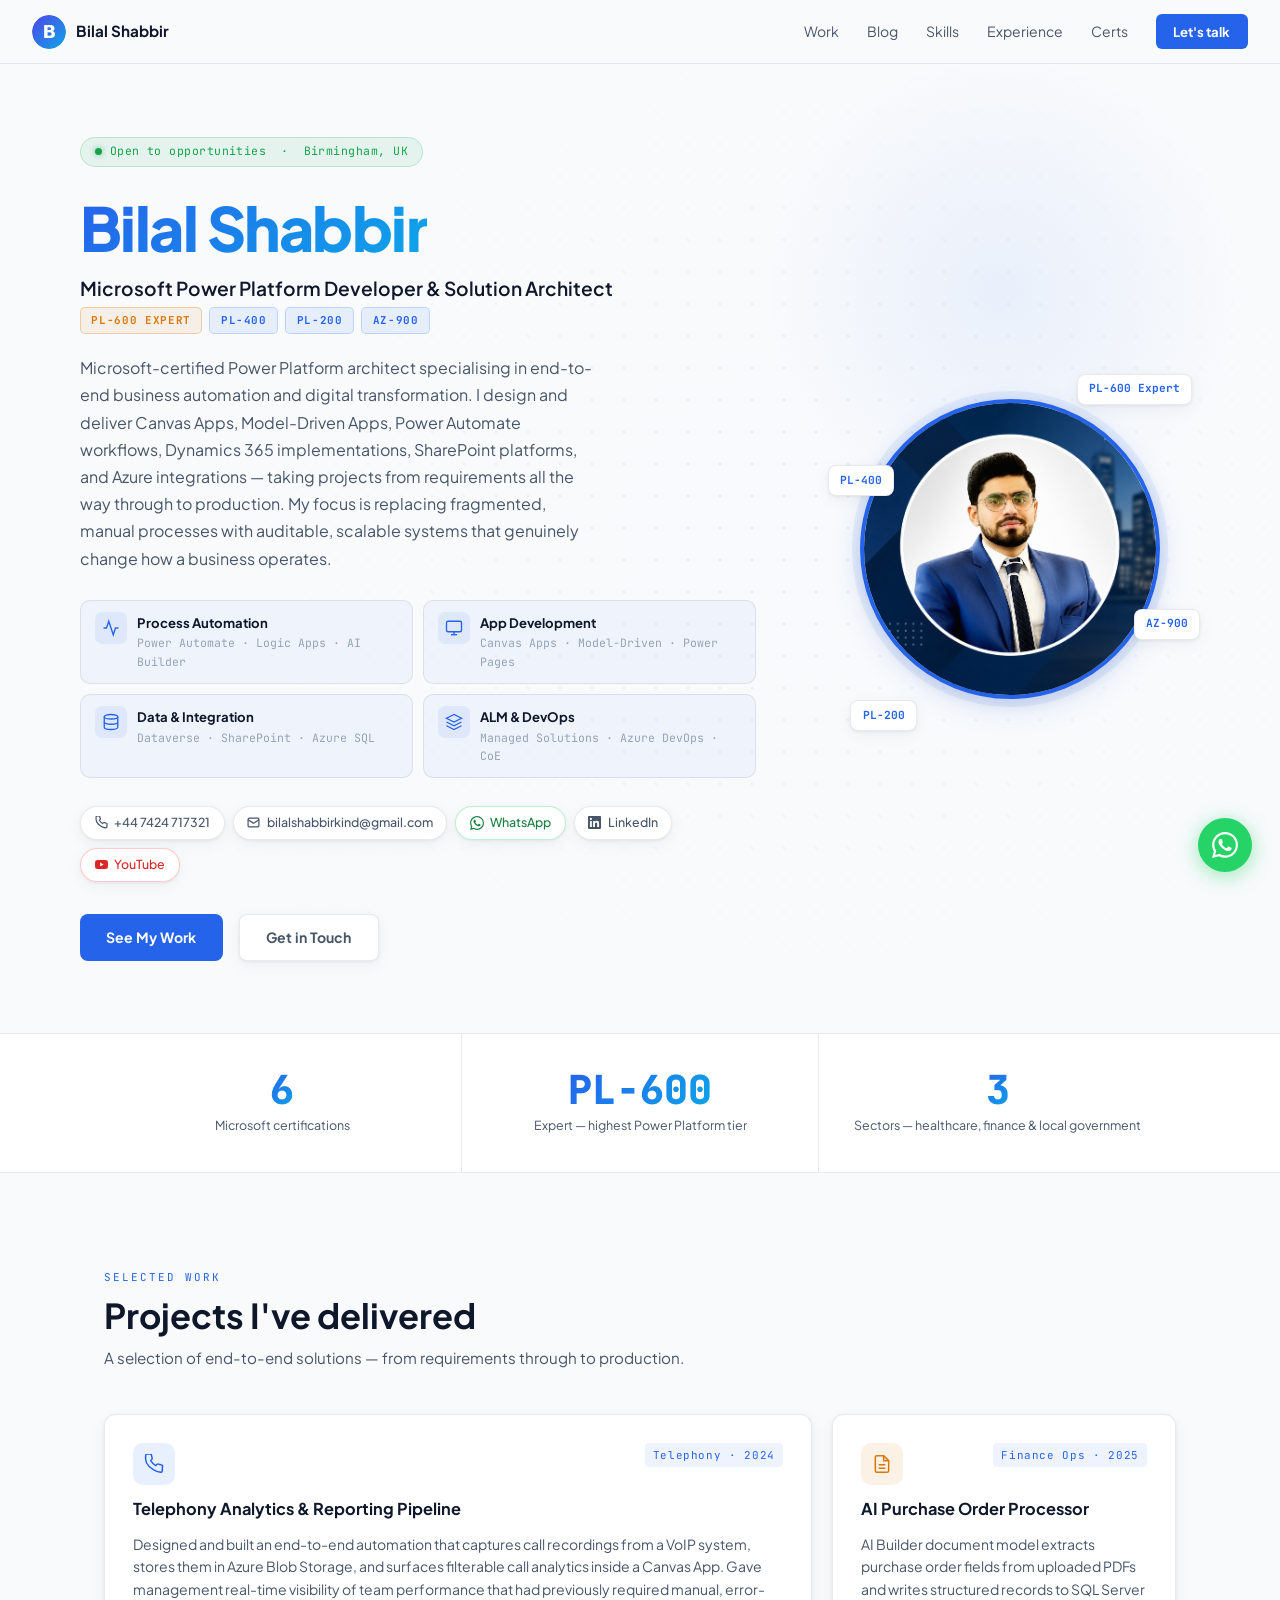
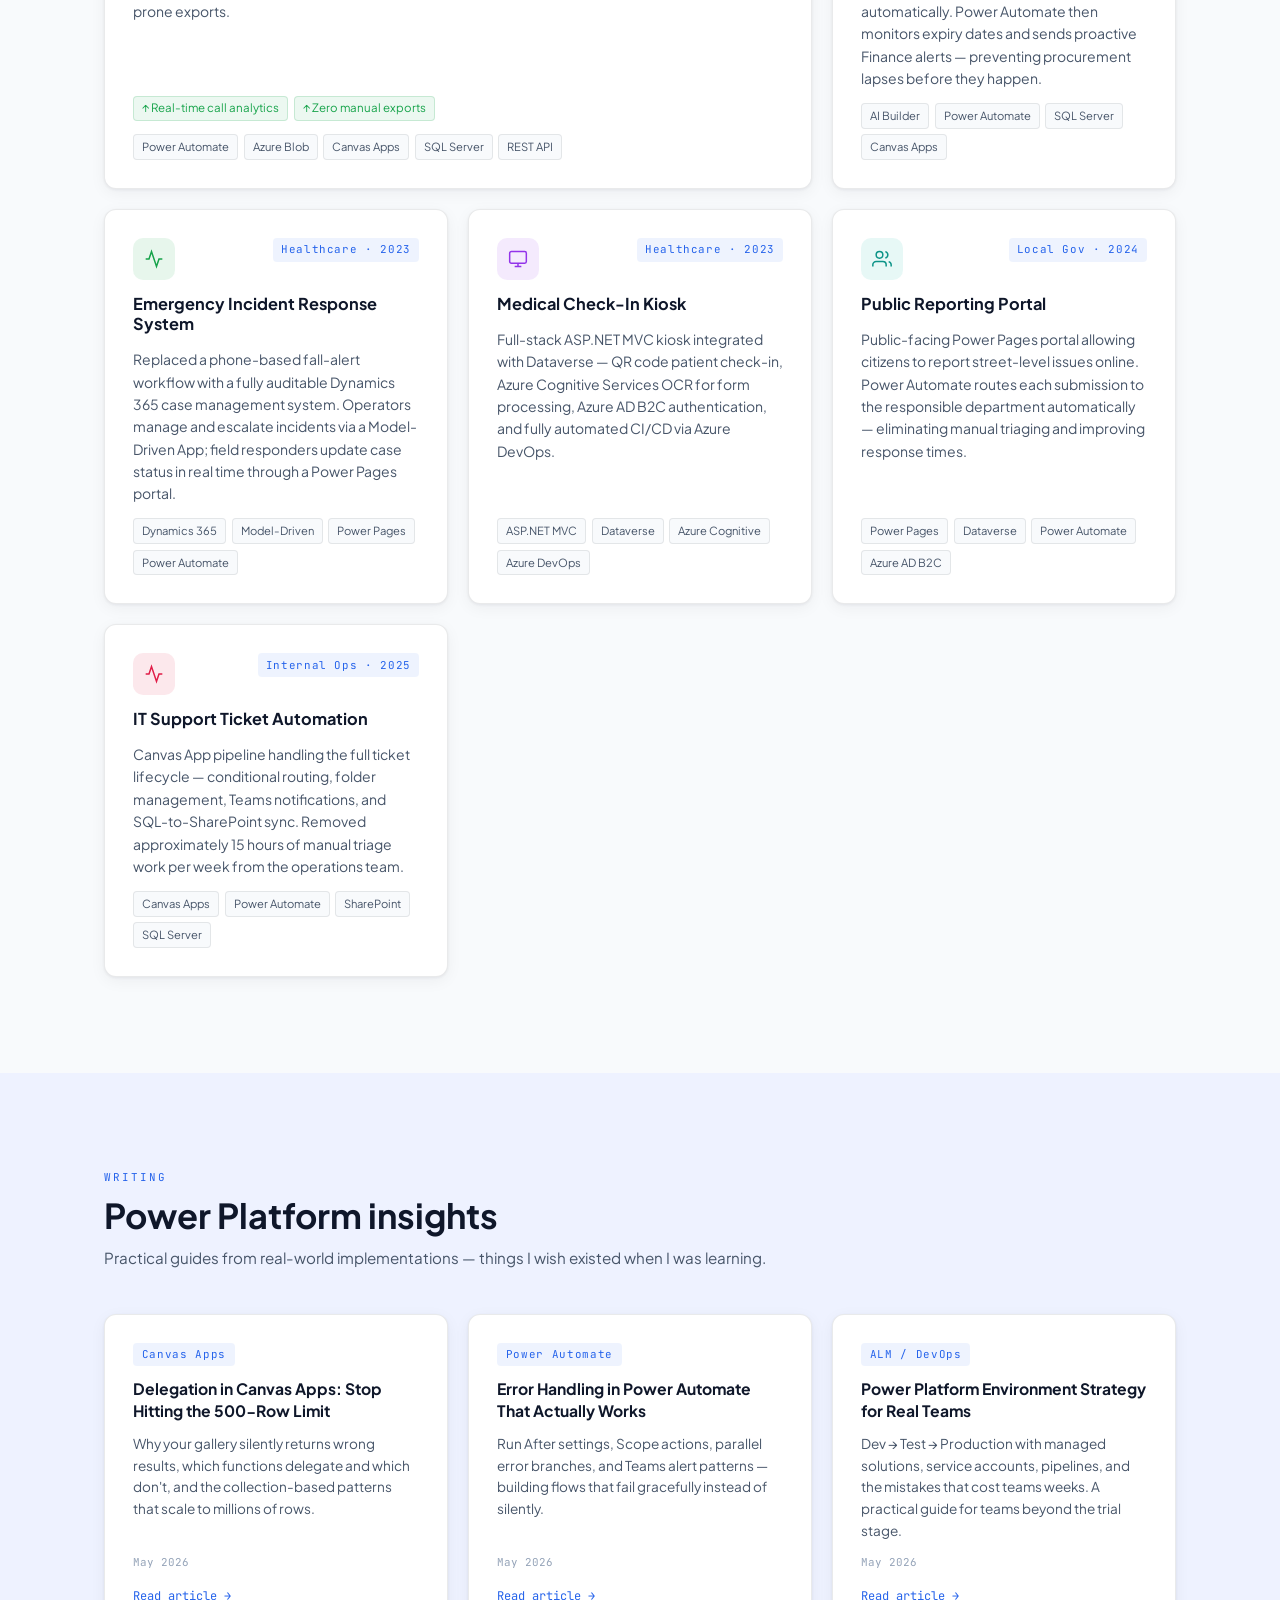
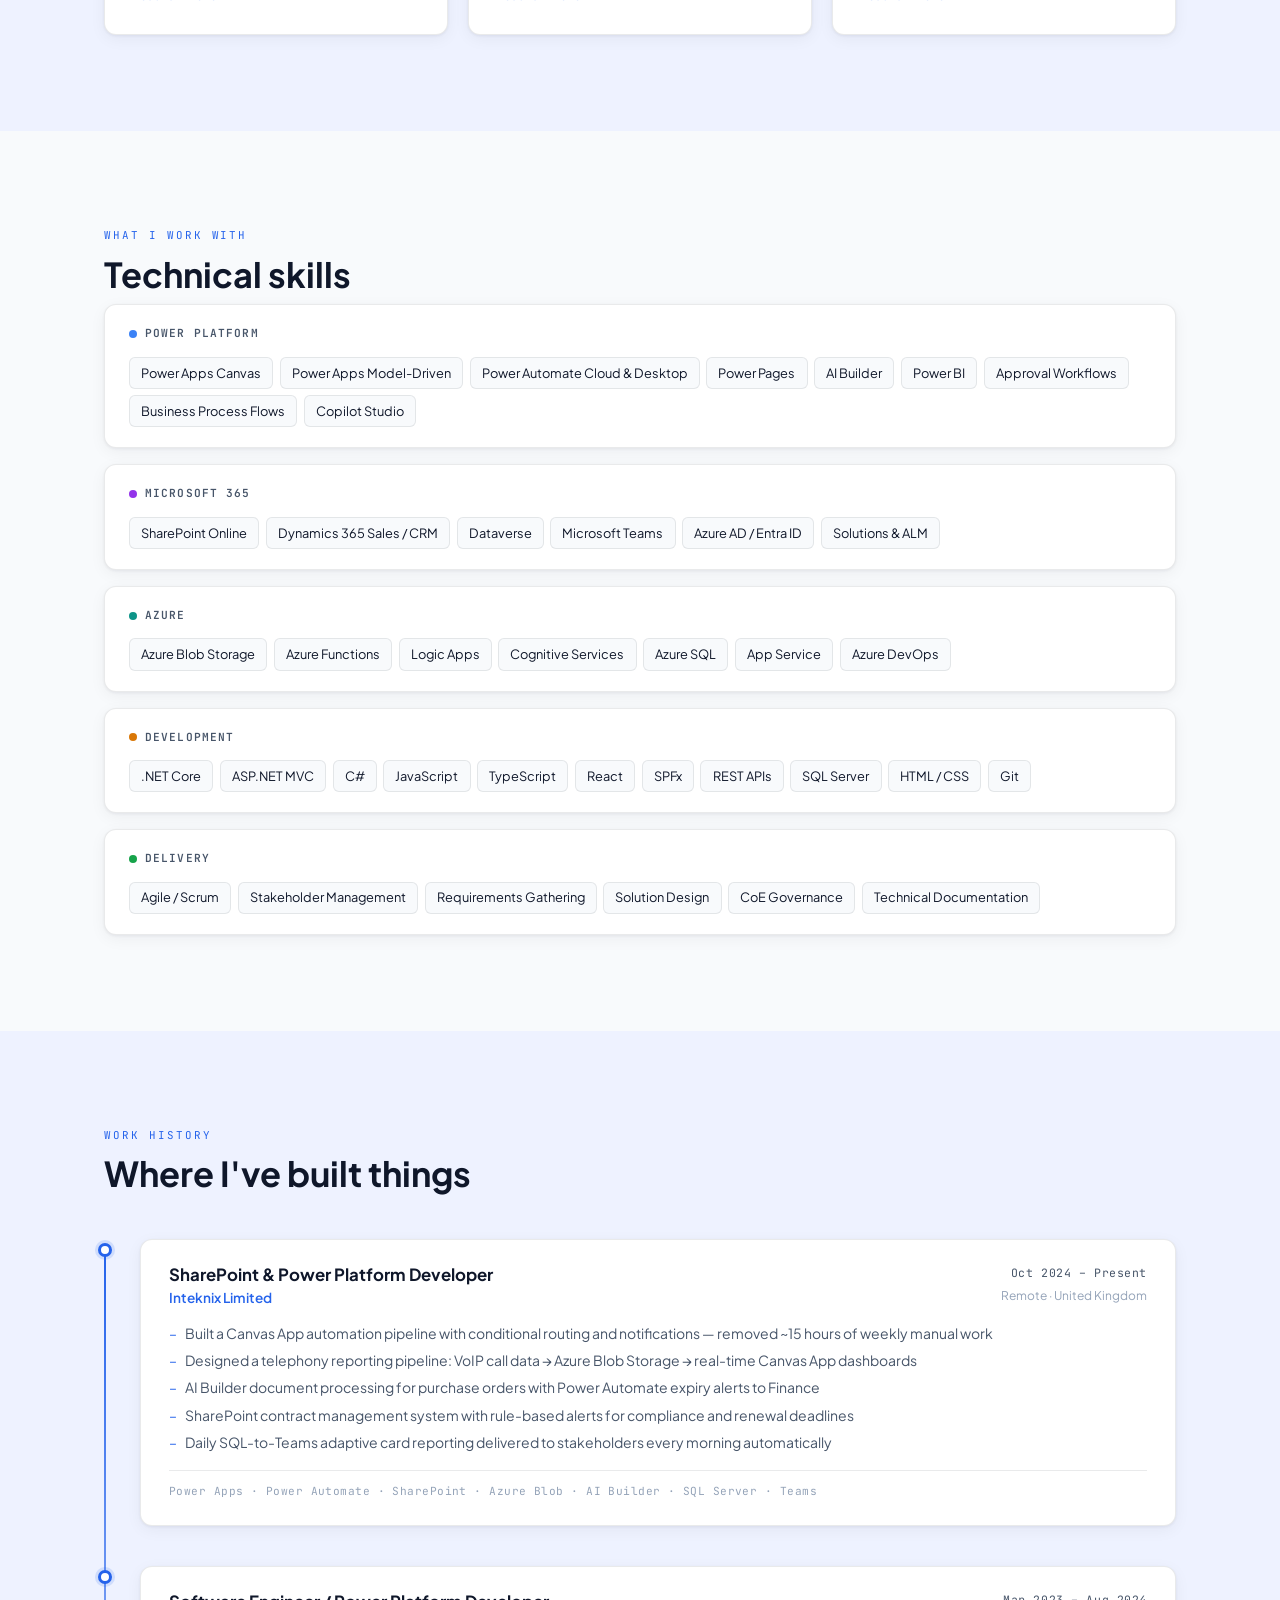
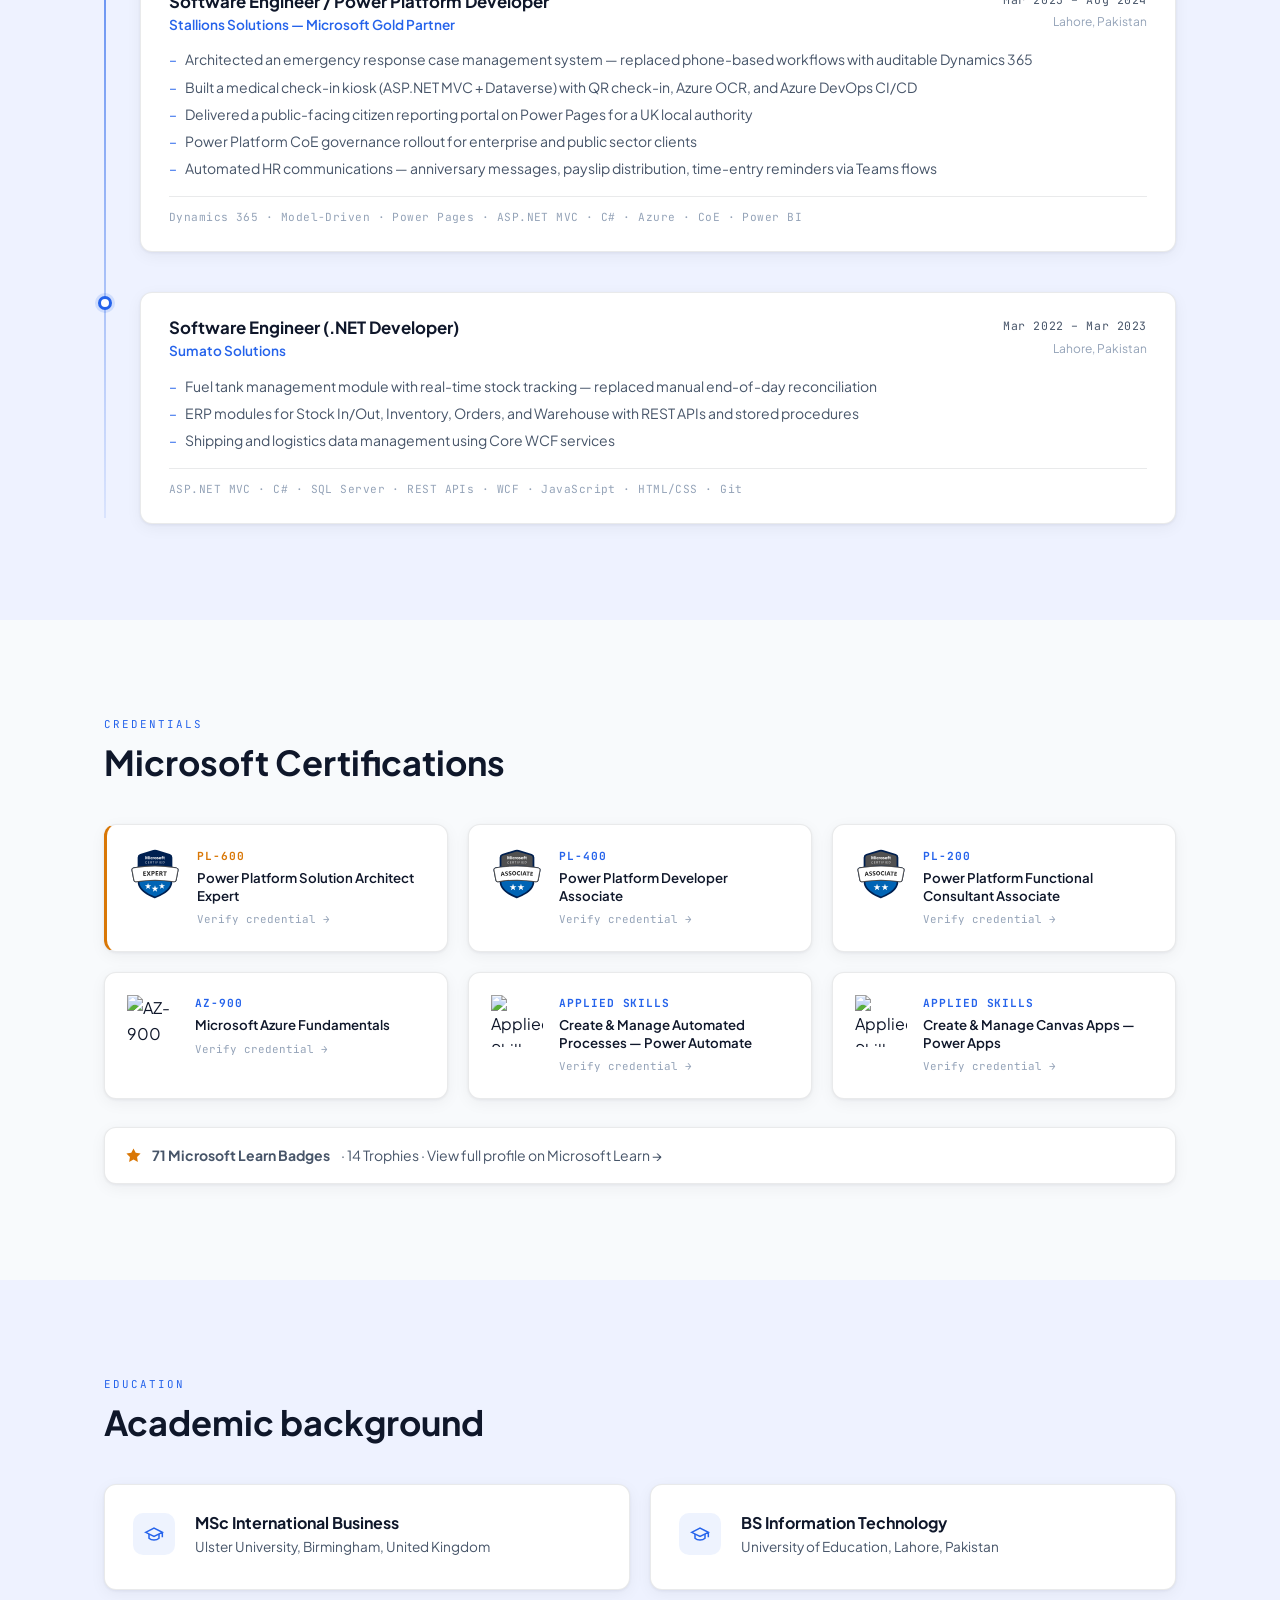
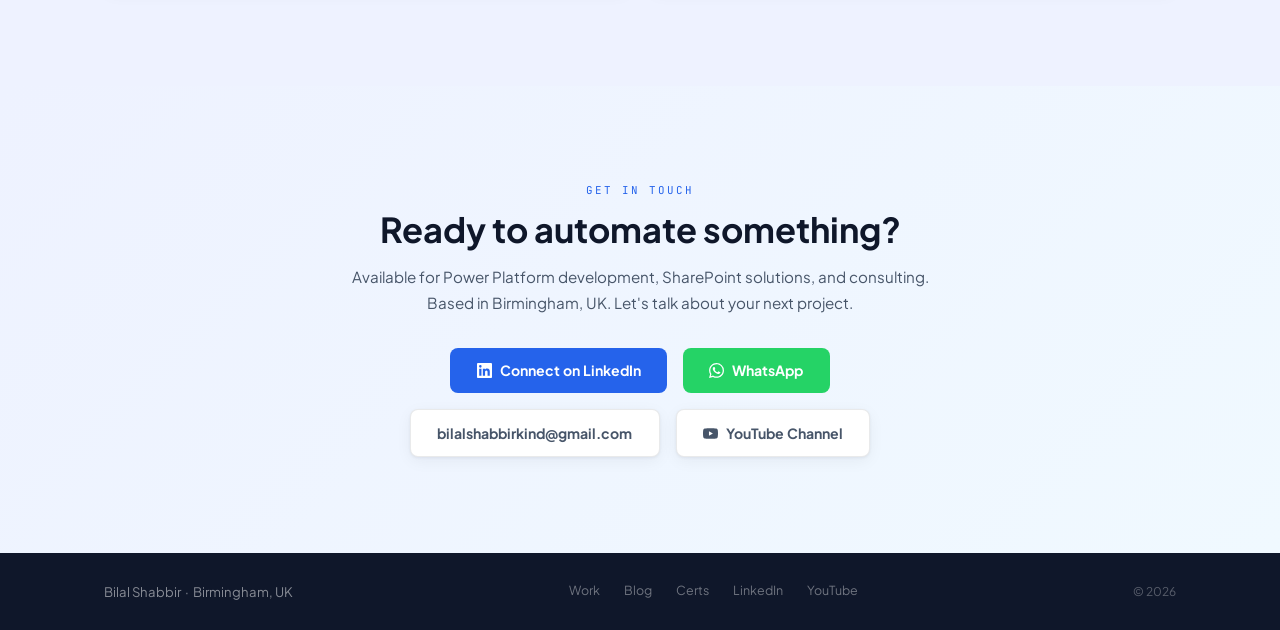
==== commit d4ce0628: "Remove BS degree dates and GPA from education section" ====
--- a/index.html
+++ b/index.html
@@ -530,7 +530,6 @@
           <div>
             <h3 class="edu-deg">BS Information Technology</h3>
             <p class="edu-uni">University of Education, Lahore, Pakistan</p>
-            <p class="edu-meta">Oct 2018 – Oct 2022 &nbsp;·&nbsp; GPA: 3.11 / 4.0</p>
           </div>
         </div>
       </div>
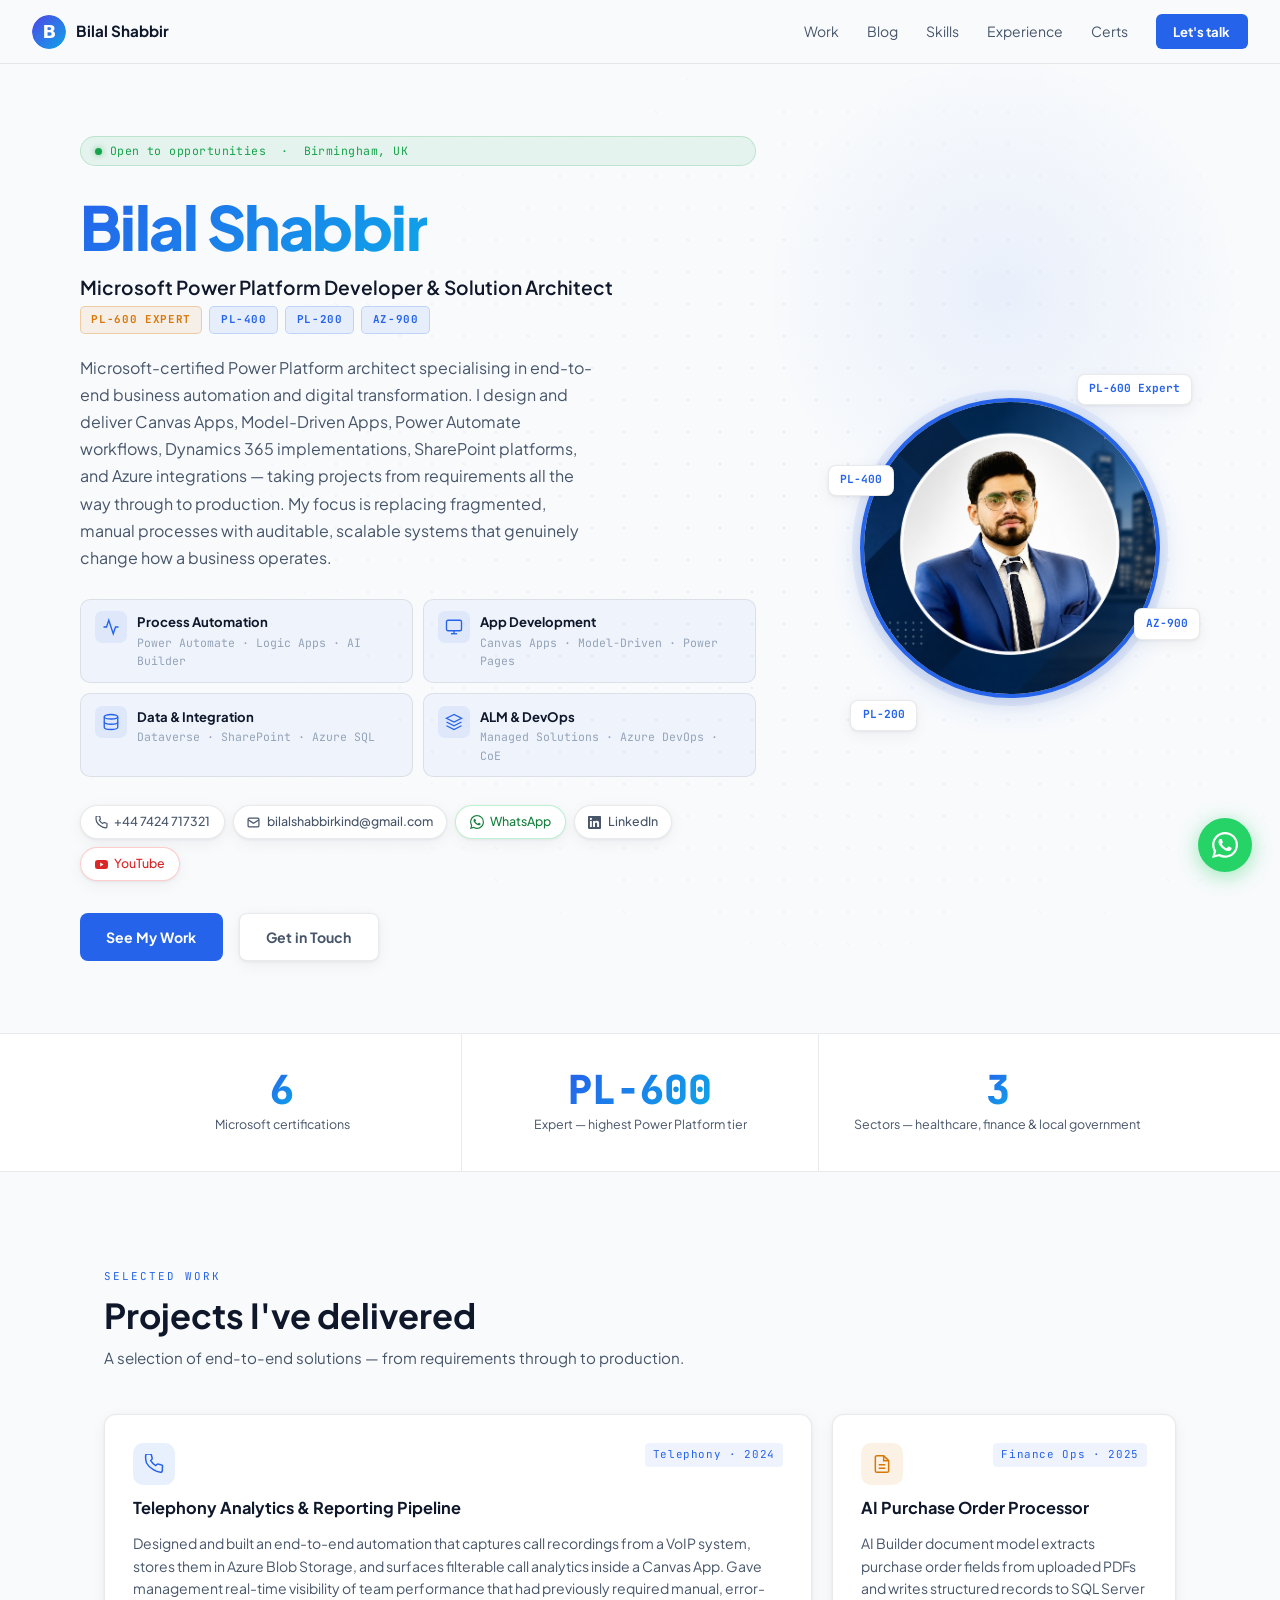
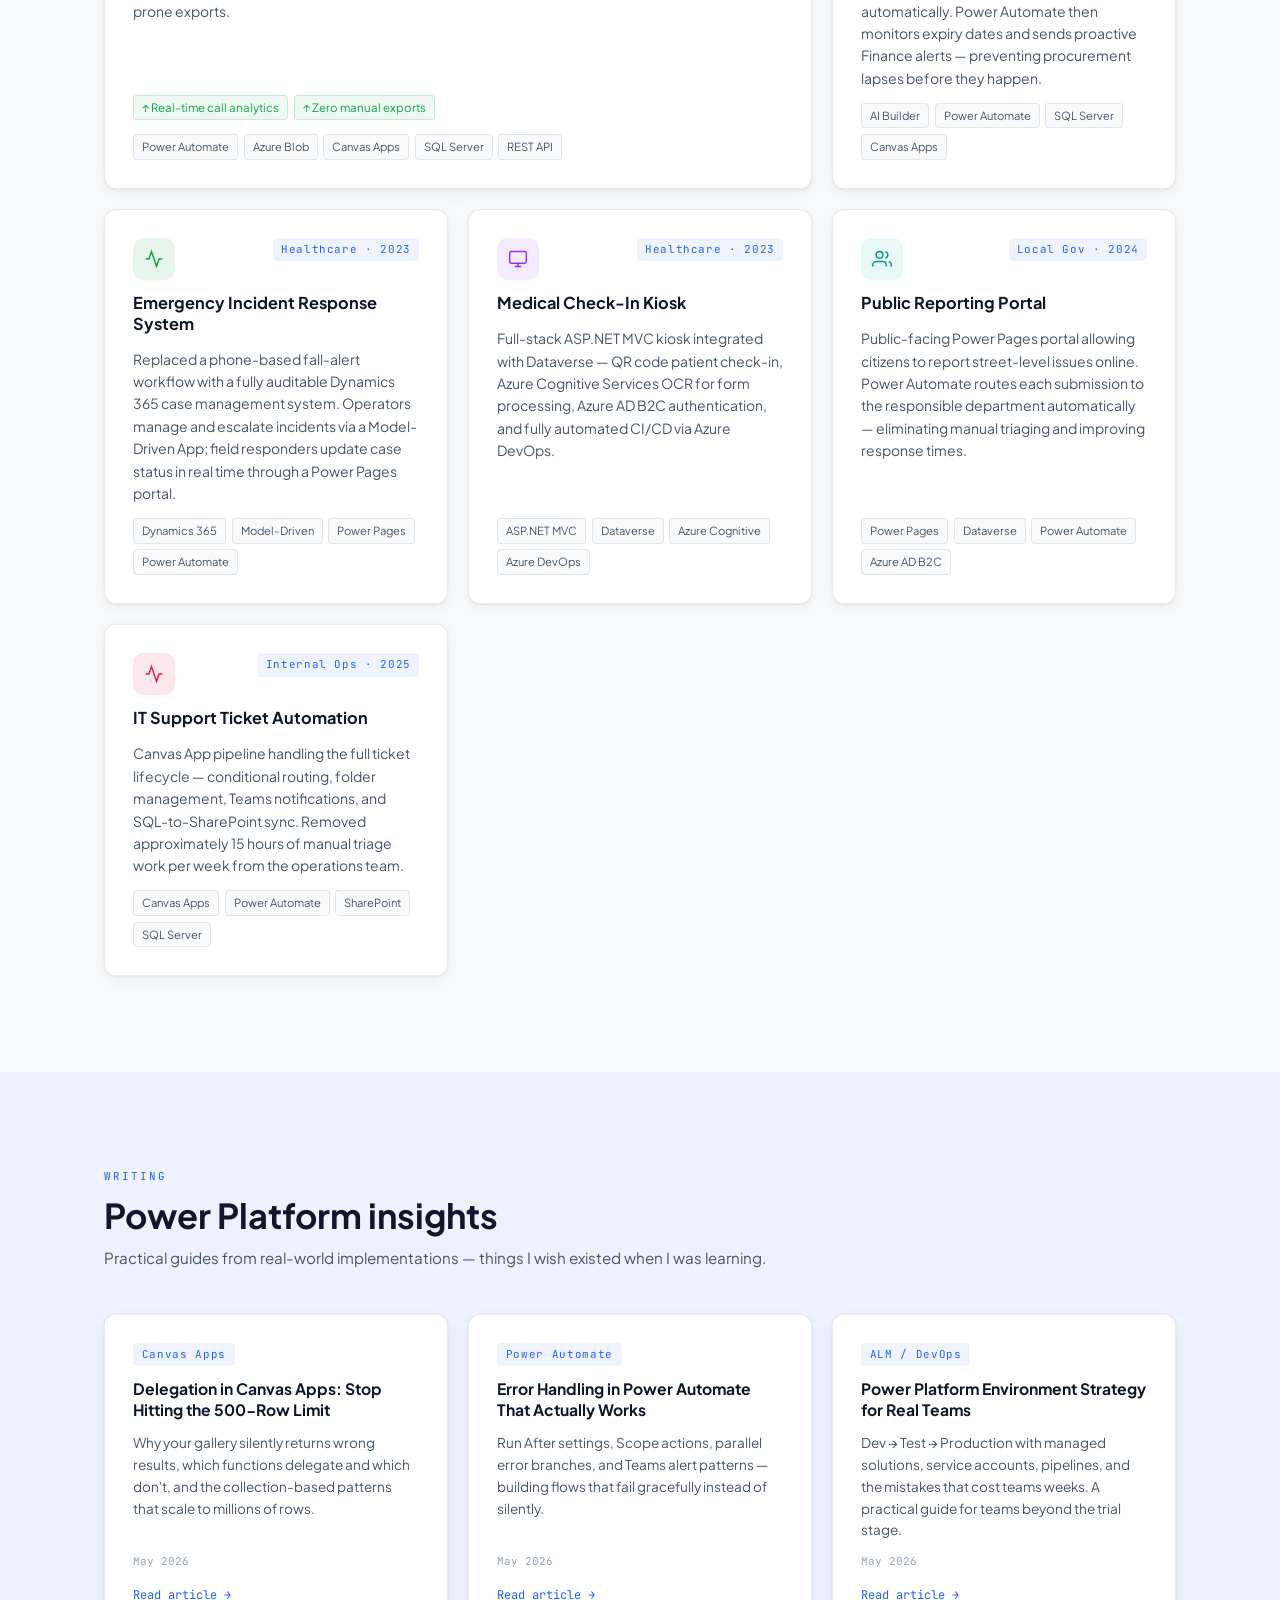
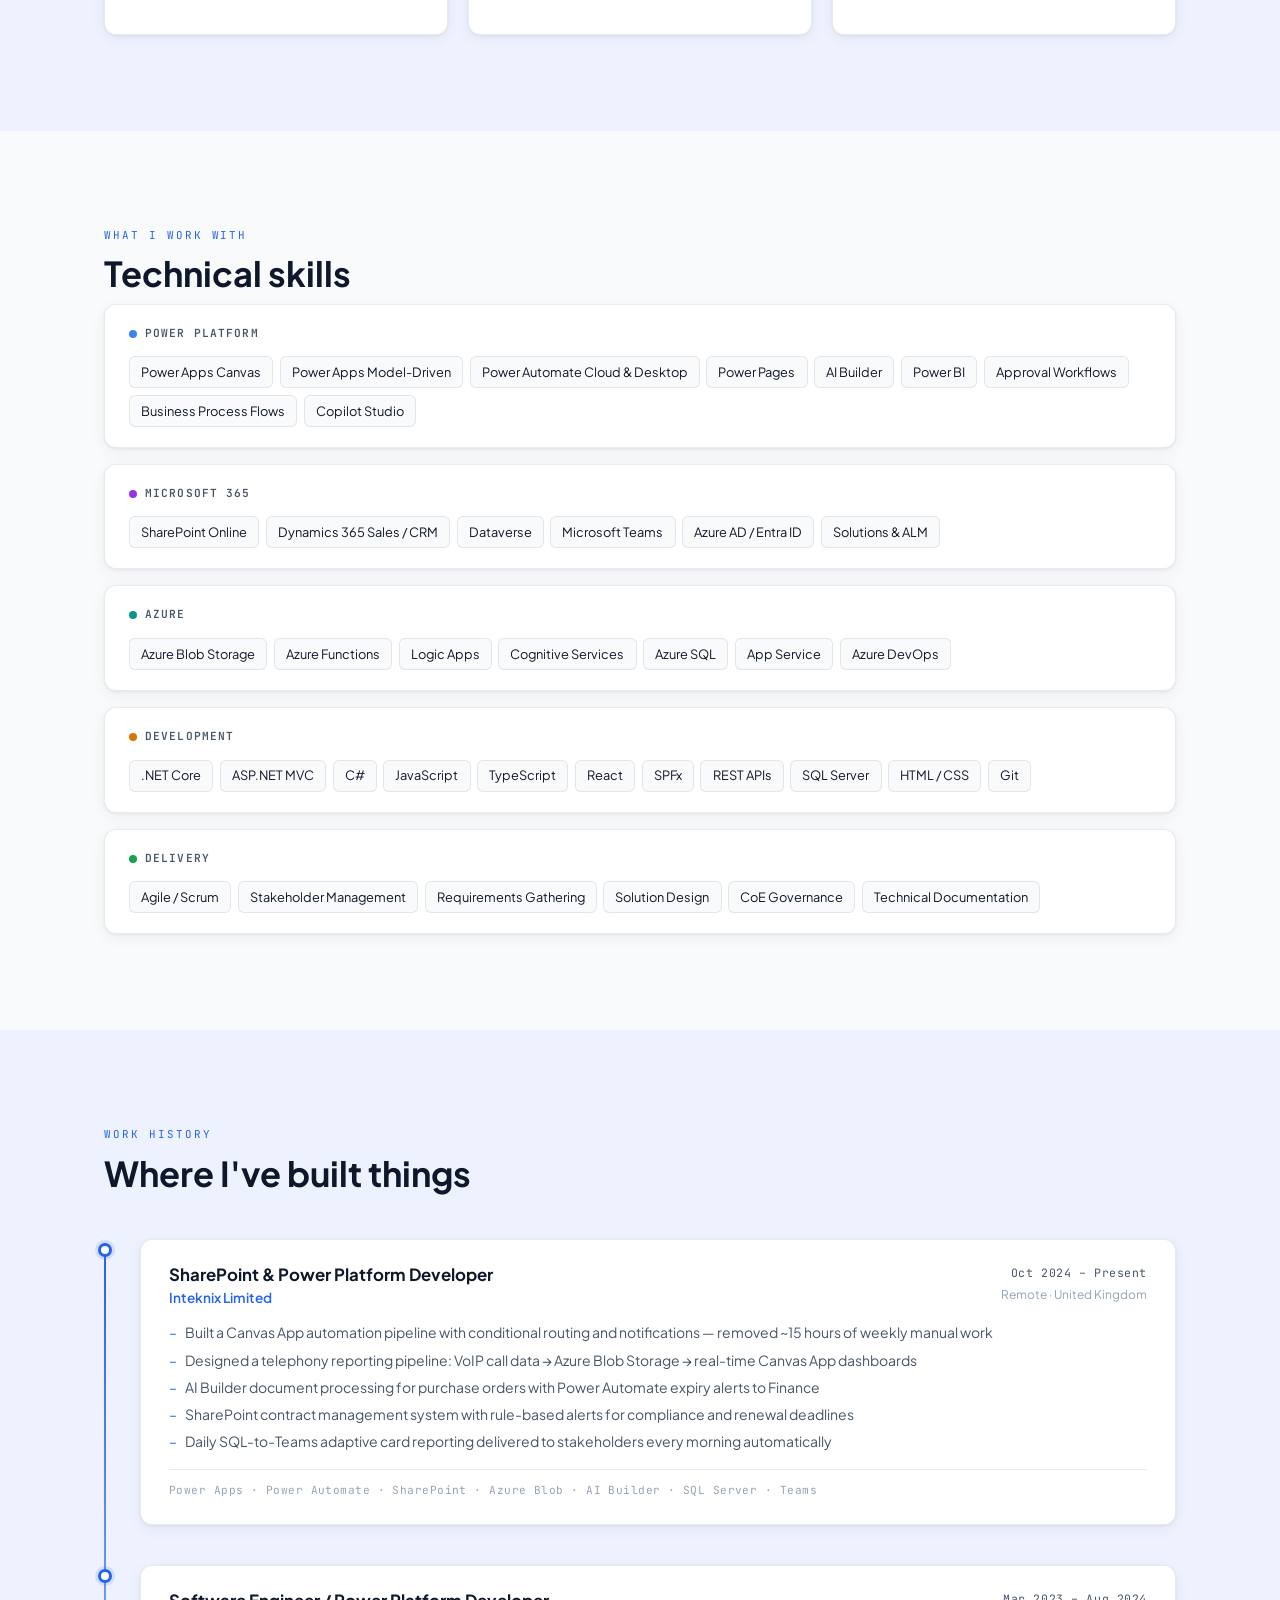
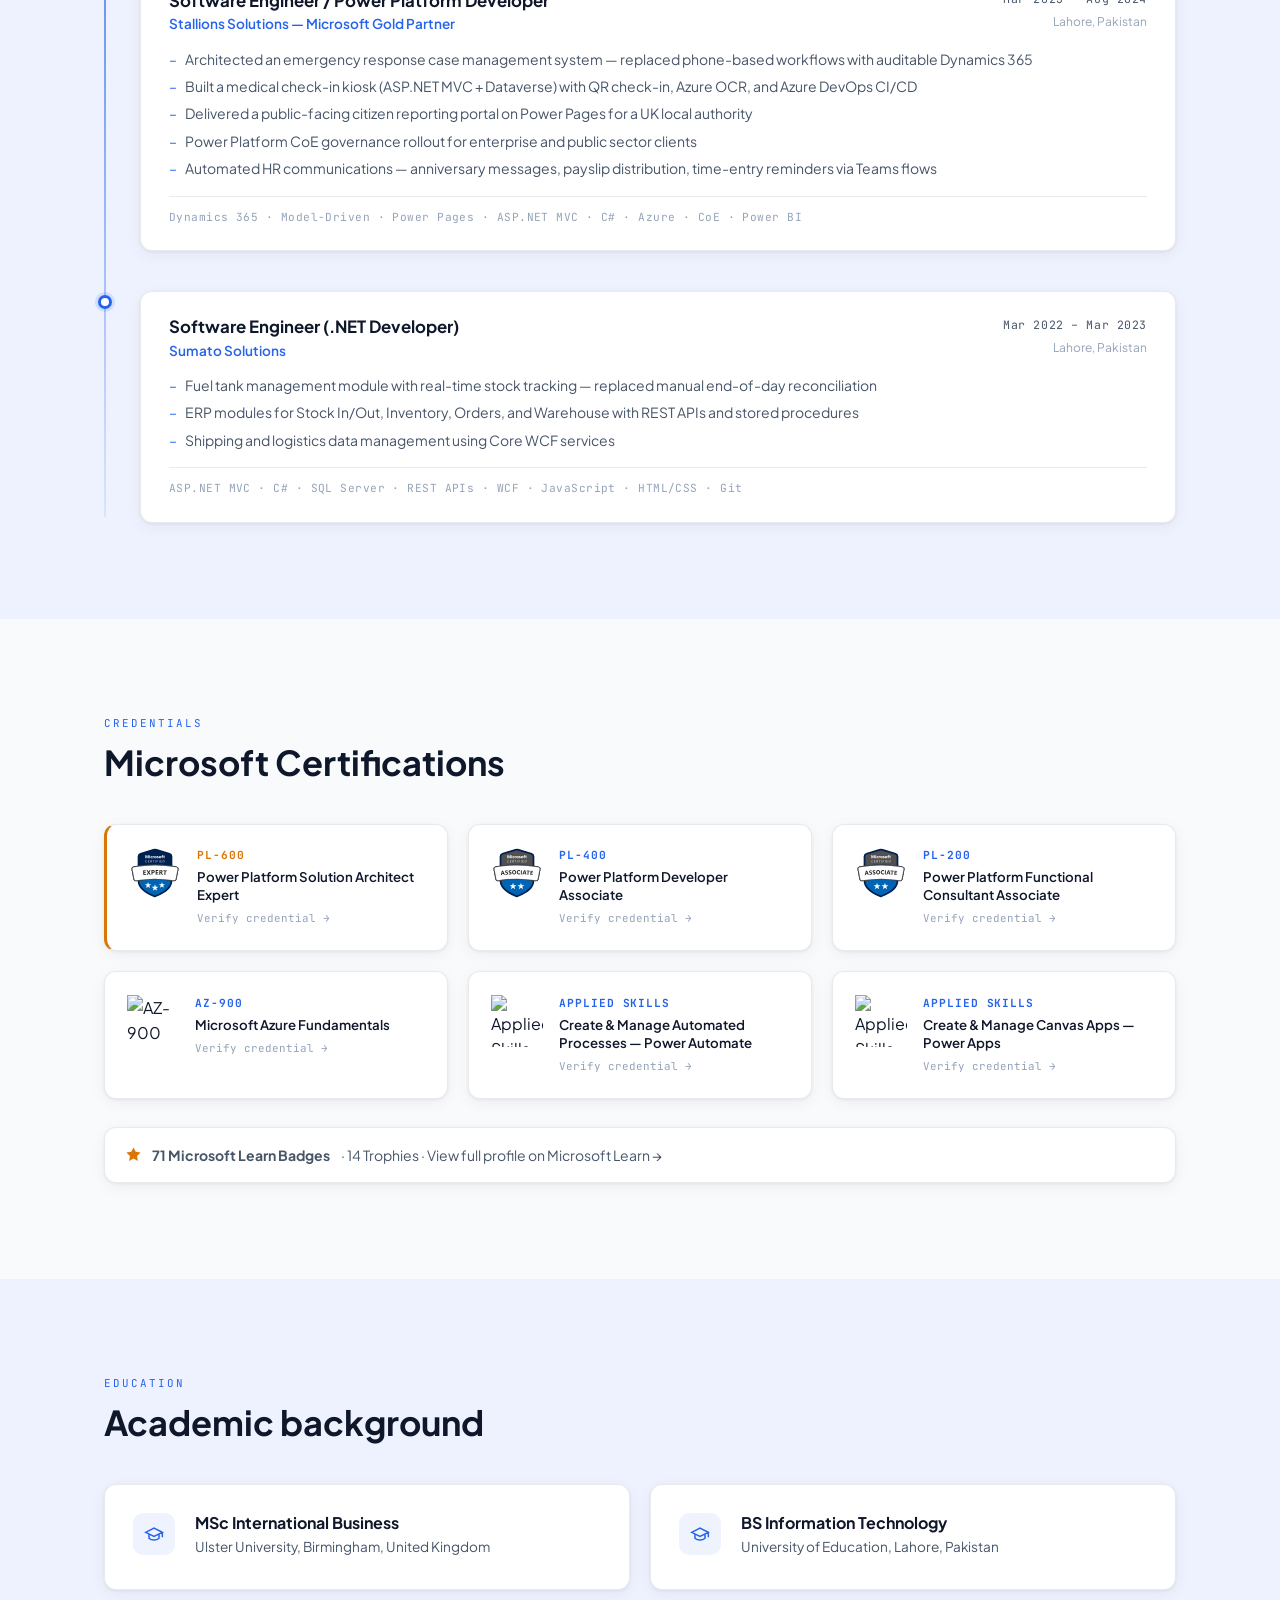
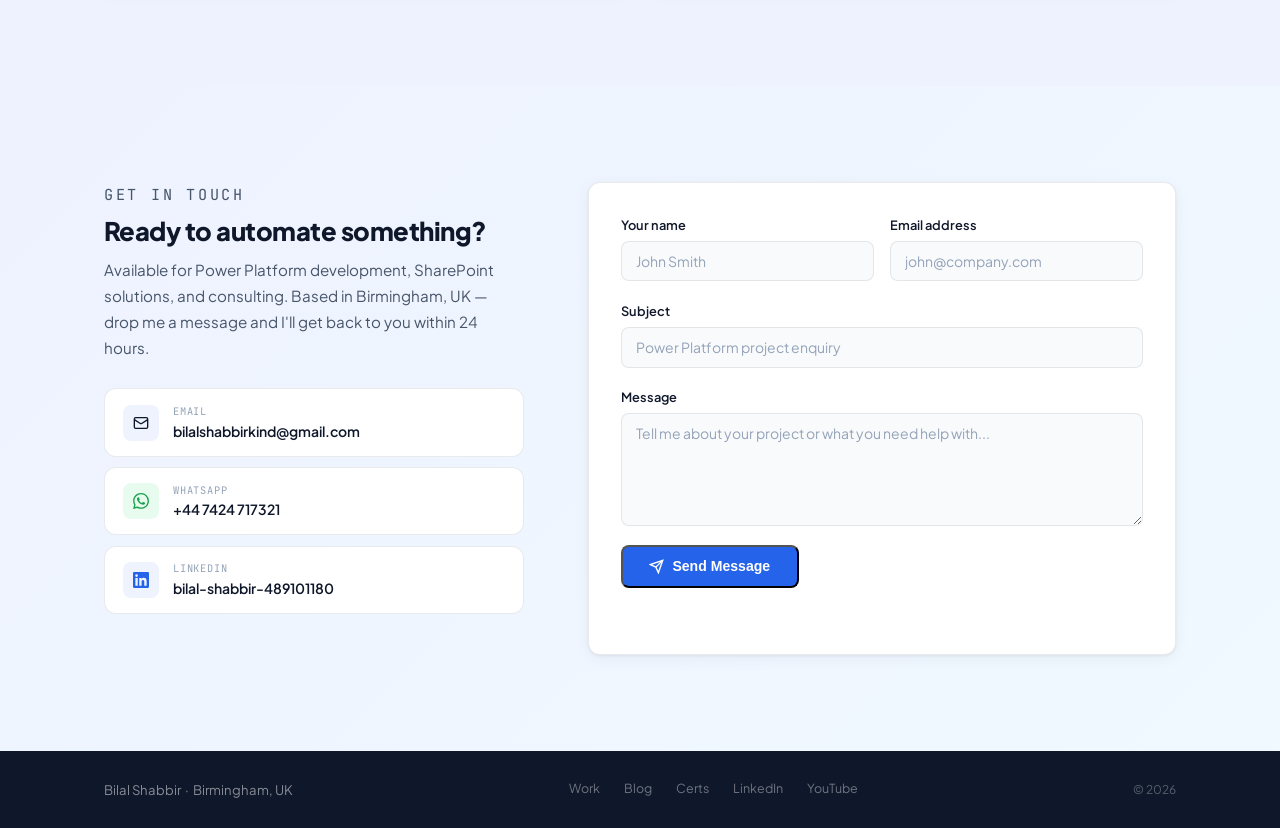
==== commit beb88b59: "Add contact form with two-column layout and Formspree AJAX handler CSS: new grid layout for contact " ====
--- a/index.html
+++ b/index.html
@@ -539,30 +539,77 @@
   <!-- CONTACT -->
   <section class="section contact-section" id="contact">
     <div class="container">
-      <div class="contact-box">
-        <p class="eyebrow">Get in Touch</p>
-        <h2 class="contact-h">Ready to automate something?</h2>
-        <p class="contact-body">
-          Available for Power Platform development, SharePoint solutions, and consulting.
-          Based in Birmingham, UK. Let's talk about your next project.
-        </p>
-        <div class="contact-ctas">
-          <a href="https://www.linkedin.com/in/bilal-shabbir-489101180/" target="_blank" rel="noopener" class="btn btn-primary">
-            <svg width="15" height="15" viewBox="0 0 24 24" fill="currentColor"><path d="M20.447 20.452h-3.554v-5.569c0-1.328-.027-3.037-1.852-3.037-1.853 0-2.136 1.445-2.136 2.939v5.667H9.351V9h3.414v1.561h.046c.477-.9 1.637-1.85 3.37-1.85 3.601 0 4.267 2.37 4.267 5.455v6.286zM5.337 7.433a2.062 2.062 0 01-2.063-2.065 2.064 2.064 0 112.063 2.065zm1.782 13.019H3.555V9h3.564v11.452zM22.225 0H1.771C.792 0 0 .774 0 1.729v20.542C0 23.227.792 24 1.771 24h20.451C23.2 24 24 23.227 24 22.271V1.729C24 .774 23.2 0 22.222 0h.003z"/></svg>
-            Connect on LinkedIn
-          </a>
-          <a href="https://wa.me/447424717321" target="_blank" rel="noopener" class="btn btn-wa">
-            <svg width="15" height="15" viewBox="0 0 24 24" fill="currentColor"><path d="M17.472 14.382c-.297-.149-1.758-.867-2.03-.967-.273-.099-.471-.148-.67.15-.197.297-.767.966-.94 1.164-.173.199-.347.223-.644.075-.297-.15-1.255-.463-2.39-1.475-.883-.788-1.48-1.761-1.653-2.059-.173-.297-.018-.458.13-.606.134-.133.298-.347.446-.52.149-.174.198-.298.298-.497.099-.198.05-.371-.025-.52-.075-.149-.669-1.612-.916-2.207-.242-.579-.487-.5-.669-.51a12.8 12.8 0 00-.57-.01c-.198 0-.52.074-.792.372-.272.297-1.04 1.016-1.04 2.479 0 1.462 1.065 2.875 1.213 3.074.149.198 2.096 3.2 5.077 4.487.709.306 1.262.489 1.694.625.712.227 1.36.195 1.871.118.571-.085 1.758-.719 2.006-1.413.248-.694.248-1.289.173-1.413-.074-.124-.272-.198-.57-.347m-5.421 7.403h-.004a9.87 9.87 0 01-5.031-1.378l-.361-.214-3.741.982.998-3.648-.235-.374a9.86 9.86 0 01-1.51-5.26c.001-5.45 4.436-9.884 9.888-9.884 2.64 0 5.122 1.03 6.988 2.898a9.825 9.825 0 012.893 6.994c-.003 5.45-4.437 9.884-9.885 9.884m8.413-18.297A11.815 11.815 0 0012.05 0C5.495 0 .16 5.335.157 11.892c0 2.096.547 4.142 1.588 5.945L.057 24l6.305-1.654a11.882 11.882 0 005.683 1.448h.005c6.554 0 11.89-5.335 11.893-11.893a11.821 11.821 0 00-3.48-8.413z"/></svg>
-            WhatsApp
-          </a>
-          <a href="mailto:bilalshabbirkind@gmail.com" class="btn btn-ghost">
-            bilalshabbirkind@gmail.com
-          </a>
-          <a href="https://www.youtube.com/@bilalshabbir8093" target="_blank" rel="noopener" class="btn btn-ghost">
-            <svg width="15" height="15" viewBox="0 0 24 24" fill="currentColor"><path d="M23.498 6.186a3.016 3.016 0 00-2.122-2.136C19.505 3.545 12 3.545 12 3.545s-7.505 0-9.377.505A3.017 3.017 0 00.502 6.186C0 8.07 0 12 0 12s0 3.93.502 5.814a3.016 3.016 0 002.122 2.136c1.871.505 9.376.505 9.376.505s7.505 0 9.377-.505a3.015 3.015 0 002.122-2.136C24 15.93 24 12 24 12s0-3.93-.502-5.814zM9.545 15.568V8.432L15.818 12l-6.273 3.568z"/></svg>
-            YouTube Channel
-          </a>
-        </div>
+      <div class="contact-grid">
+
+        <!-- Left: info -->
+        <div class="contact-info">
+          <p class="eyebrow">Get in Touch</p>
+          <h2 class="contact-h">Ready to automate something?</h2>
+          <p class="contact-body">
+            Available for Power Platform development, SharePoint solutions, and consulting.
+            Based in Birmingham, UK — drop me a message and I'll get back to you within 24 hours.
+          </p>
+
+          <div class="contact-links">
+            <a href="mailto:bilalshabbirkind@gmail.com" class="contact-link">
+              <div class="contact-link-icon">
+                <svg width="16" height="16" viewBox="0 0 24 24" fill="none" stroke="currentColor" stroke-width="2"><rect x="2" y="4" width="20" height="16" rx="2"/><path d="m22 7-8.97 5.7a1.94 1.94 0 01-2.06 0L2 7"/></svg>
+              </div>
+              <div>
+                <div class="contact-link-label">Email</div>
+                <div class="contact-link-value">bilalshabbirkind@gmail.com</div>
+              </div>
+            </a>
+            <a href="https://wa.me/447424717321" target="_blank" rel="noopener" class="contact-link">
+              <div class="contact-link-icon" style="background:rgba(37,211,102,0.1)">
+                <svg width="16" height="16" viewBox="0 0 24 24" fill="#16a34a"><path d="M17.472 14.382c-.297-.149-1.758-.867-2.03-.967-.273-.099-.471-.148-.67.15-.197.297-.767.966-.94 1.164-.173.199-.347.223-.644.075-.297-.15-1.255-.463-2.39-1.475-.883-.788-1.48-1.761-1.653-2.059-.173-.297-.018-.458.13-.606.134-.133.298-.347.446-.52.149-.174.198-.298.298-.497.099-.198.05-.371-.025-.52-.075-.149-.669-1.612-.916-2.207-.242-.579-.487-.5-.669-.51a12.8 12.8 0 00-.57-.01c-.198 0-.52.074-.792.372-.272.297-1.04 1.016-1.04 2.479 0 1.462 1.065 2.875 1.213 3.074.149.198 2.096 3.2 5.077 4.487.709.306 1.262.489 1.694.625.712.227 1.36.195 1.871.118.571-.085 1.758-.719 2.006-1.413.248-.694.248-1.289.173-1.413-.074-.124-.272-.198-.57-.347m-5.421 7.403h-.004a9.87 9.87 0 01-5.031-1.378l-.361-.214-3.741.982.998-3.648-.235-.374a9.86 9.86 0 01-1.51-5.26c.001-5.45 4.436-9.884 9.888-9.884 2.64 0 5.122 1.03 6.988 2.898a9.825 9.825 0 012.893 6.994c-.003 5.45-4.437 9.884-9.885 9.884m8.413-18.297A11.815 11.815 0 0012.05 0C5.495 0 .16 5.335.157 11.892c0 2.096.547 4.142 1.588 5.945L.057 24l6.305-1.654a11.882 11.882 0 005.683 1.448h.005c6.554 0 11.89-5.335 11.893-11.893a11.821 11.821 0 00-3.48-8.413z"/></svg>
+              </div>
+              <div>
+                <div class="contact-link-label">WhatsApp</div>
+                <div class="contact-link-value">+44 7424 717321</div>
+              </div>
+            </a>
+            <a href="https://www.linkedin.com/in/bilal-shabbir-489101180/" target="_blank" rel="noopener" class="contact-link">
+              <div class="contact-link-icon">
+                <svg width="16" height="16" viewBox="0 0 24 24" fill="#2563eb"><path d="M20.447 20.452h-3.554v-5.569c0-1.328-.027-3.037-1.852-3.037-1.853 0-2.136 1.445-2.136 2.939v5.667H9.351V9h3.414v1.561h.046c.477-.9 1.637-1.85 3.37-1.85 3.601 0 4.267 2.37 4.267 5.455v6.286zM5.337 7.433a2.062 2.062 0 01-2.063-2.065 2.064 2.064 0 112.063 2.065zm1.782 13.019H3.555V9h3.564v11.452zM22.225 0H1.771C.792 0 0 .774 0 1.729v20.542C0 23.227.792 24 1.771 24h20.451C23.2 24 24 23.227 24 22.271V1.729C24 .774 23.2 0 22.222 0h.003z"/></svg>
+              </div>
+              <div>
+                <div class="contact-link-label">LinkedIn</div>
+                <div class="contact-link-value">bilal-shabbir-489101180</div>
+              </div>
+            </a>
+          </div>
+        </div>
+
+        <!-- Right: form -->
+        <div class="contact-form-wrap">
+          <form class="contact-form" action="https://formspree.io/f/xrbzwgqe" method="POST" id="contactForm">
+            <div class="form-row">
+              <div class="form-group">
+                <label for="cf-name">Your name</label>
+                <input type="text" id="cf-name" name="name" placeholder="John Smith" required />
+              </div>
+              <div class="form-group">
+                <label for="cf-email">Email address</label>
+                <input type="email" id="cf-email" name="email" placeholder="john@company.com" required />
+              </div>
+            </div>
+            <div class="form-group">
+              <label for="cf-subject">Subject</label>
+              <input type="text" id="cf-subject" name="subject" placeholder="Power Platform project enquiry" />
+            </div>
+            <div class="form-group">
+              <label for="cf-message">Message</label>
+              <textarea id="cf-message" name="message" rows="5" placeholder="Tell me about your project or what you need help with..." required></textarea>
+            </div>
+            <button type="submit" class="btn btn-primary form-btn">
+              <svg width="15" height="15" viewBox="0 0 24 24" fill="none" stroke="currentColor" stroke-width="2.2"><line x1="22" y1="2" x2="11" y2="13"/><polygon points="22 2 15 22 11 13 2 9 22 2"/></svg>
+              Send Message
+            </button>
+            <p class="form-note" id="formStatus"></p>
+          </form>
+        </div>
+
       </div>
     </div>
   </section>
--- a/css/style.css
+++ b/css/style.css
@@ -103,6 +103,7 @@
   gap: 4rem; align-items: center;
   position: relative; z-index: 1; padding: 72px 0;
 }
+.hero-text { display: flex; flex-direction: column; }
 .hero-available {
   display: inline-flex; align-items: center; gap: 0.5rem;
   font-family: var(--mono); font-size: 0.72rem; letter-spacing: 0.04em;
@@ -489,10 +490,51 @@
 
 /* ── CONTACT ── */
 .contact-section { background: linear-gradient(135deg, #eef2ff 0%, #f0f9ff 100%); }
-.contact-box { max-width: 600px; margin: 0 auto; text-align: center; }
-.contact-h { margin: 0.4rem 0 0.85rem; color: var(--text); }
-.contact-body { color: var(--muted); font-size: 0.95rem; margin-bottom: 2rem; line-height: 1.7; }
-.contact-ctas { display: flex; flex-wrap: wrap; gap: 1rem; justify-content: center; }
+.contact-grid { display: grid; grid-template-columns: 1fr 1.4fr; gap: 4rem; align-items: start; }
+.contact-info h2 { font-size: 1.6rem; font-weight: 800; letter-spacing: -0.02em; margin-bottom: 0.6rem; }
+.contact-info p { color: var(--muted); font-size: 0.95rem; line-height: 1.7; margin-bottom: 0.5rem; }
+.contact-links { display: flex; flex-direction: column; gap: 0.65rem; margin-top: 1.75rem; }
+.contact-link {
+  display: flex; align-items: center; gap: 0.9rem;
+  padding: 0.85rem 1.1rem;
+  background: var(--card); border: 1px solid var(--border); border-radius: var(--r);
+  transition: border-color 0.2s, box-shadow 0.2s, transform 0.2s;
+}
+.contact-link:hover { border-color: rgba(37,99,235,0.25); transform: translateY(-2px); box-shadow: var(--shadow-h); }
+.contact-link-icon {
+  width: 36px; height: 36px; border-radius: 8px;
+  background: rgba(37,99,235,0.08);
+  display: flex; align-items: center; justify-content: center; flex-shrink: 0;
+}
+.contact-link-body { display: flex; flex-direction: column; }
+.contact-link-label { font-family: var(--mono); font-size: 0.65rem; letter-spacing: 0.08em; text-transform: uppercase; color: var(--faint); }
+.contact-link-value { font-size: 0.875rem; font-weight: 600; color: var(--text); }
+.contact-form-wrap {
+  background: var(--card); border: 1px solid var(--border); border-radius: var(--r);
+  padding: 2rem; box-shadow: var(--shadow);
+}
+.contact-form { display: flex; flex-direction: column; gap: 1.2rem; }
+.form-row { display: grid; grid-template-columns: 1fr 1fr; gap: 1rem; }
+.form-group { display: flex; flex-direction: column; gap: 0.35rem; }
+.form-group label { font-size: 0.8rem; font-weight: 600; color: var(--text); }
+.form-group input,
+.form-group textarea {
+  padding: 0.65rem 0.9rem;
+  border: 1px solid var(--border); border-radius: 8px;
+  background: var(--bg); color: var(--text);
+  font-family: var(--font); font-size: 0.875rem;
+  transition: border-color 0.2s, box-shadow 0.2s;
+  outline: none; resize: vertical;
+}
+.form-group input:focus,
+.form-group textarea:focus {
+  border-color: var(--accent);
+  box-shadow: 0 0 0 3px rgba(37,99,235,0.1);
+}
+.form-group input::placeholder,
+.form-group textarea::placeholder { color: var(--faint); }
+.form-btn { align-self: flex-start; }
+.form-note { font-family: var(--mono); font-size: 0.78rem; color: var(--muted); min-height: 1.2em; }
 
 /* ── FOOTER ── */
 .site-footer { background: var(--text); padding: 1.75rem 0; }
@@ -545,6 +587,8 @@
   .certs-grid { grid-template-columns: 1fr; }
   .blog-grid { grid-template-columns: 1fr; }
   .edu-grid { grid-template-columns: 1fr; }
+  .contact-grid { grid-template-columns: 1fr; gap: 2.5rem; }
+  .form-row { grid-template-columns: 1fr; }
   .tl-head { flex-direction: column; gap: 0.3rem; }
   .tl-meta { text-align: left; }
   .nav-links { display: none; flex-direction: column; gap: 0; position: absolute; top: var(--nav); left: 0; right: 0; background: rgba(248,250,252,0.98); border-bottom: 1px solid var(--border); }
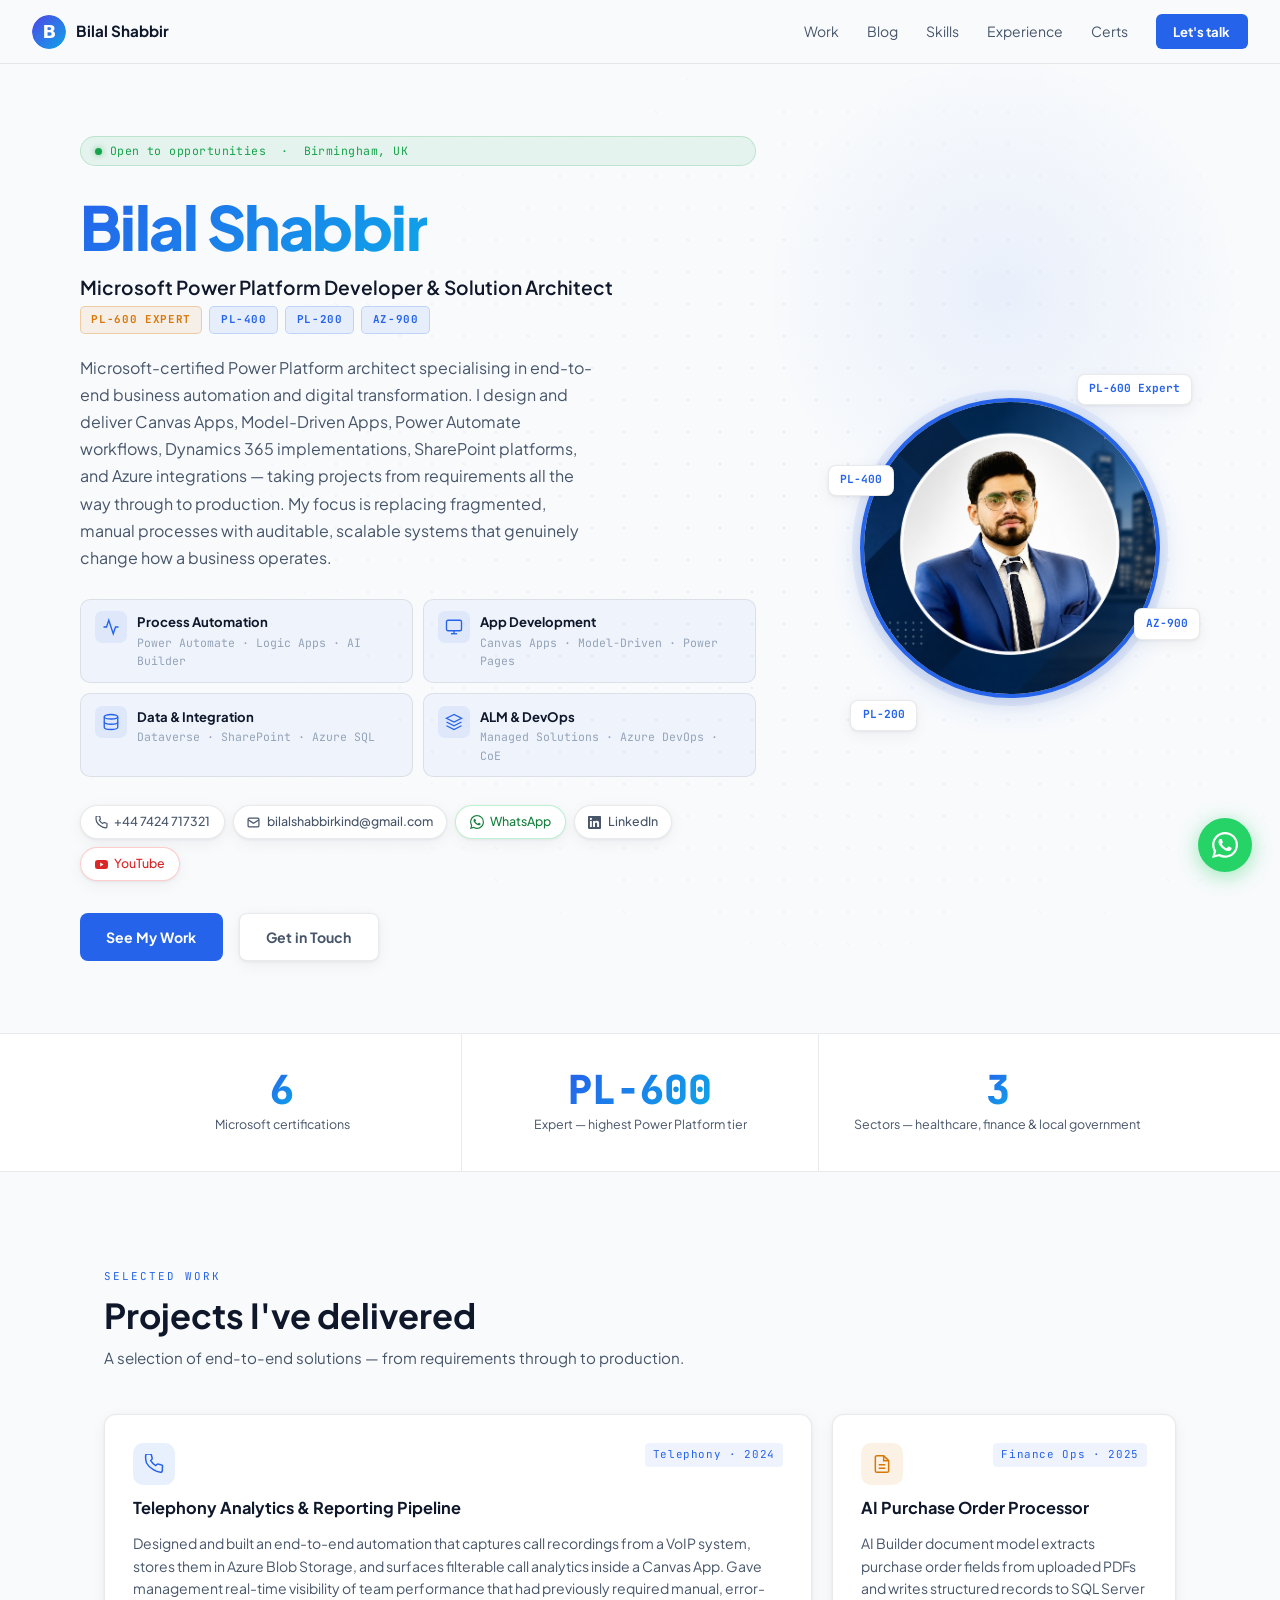
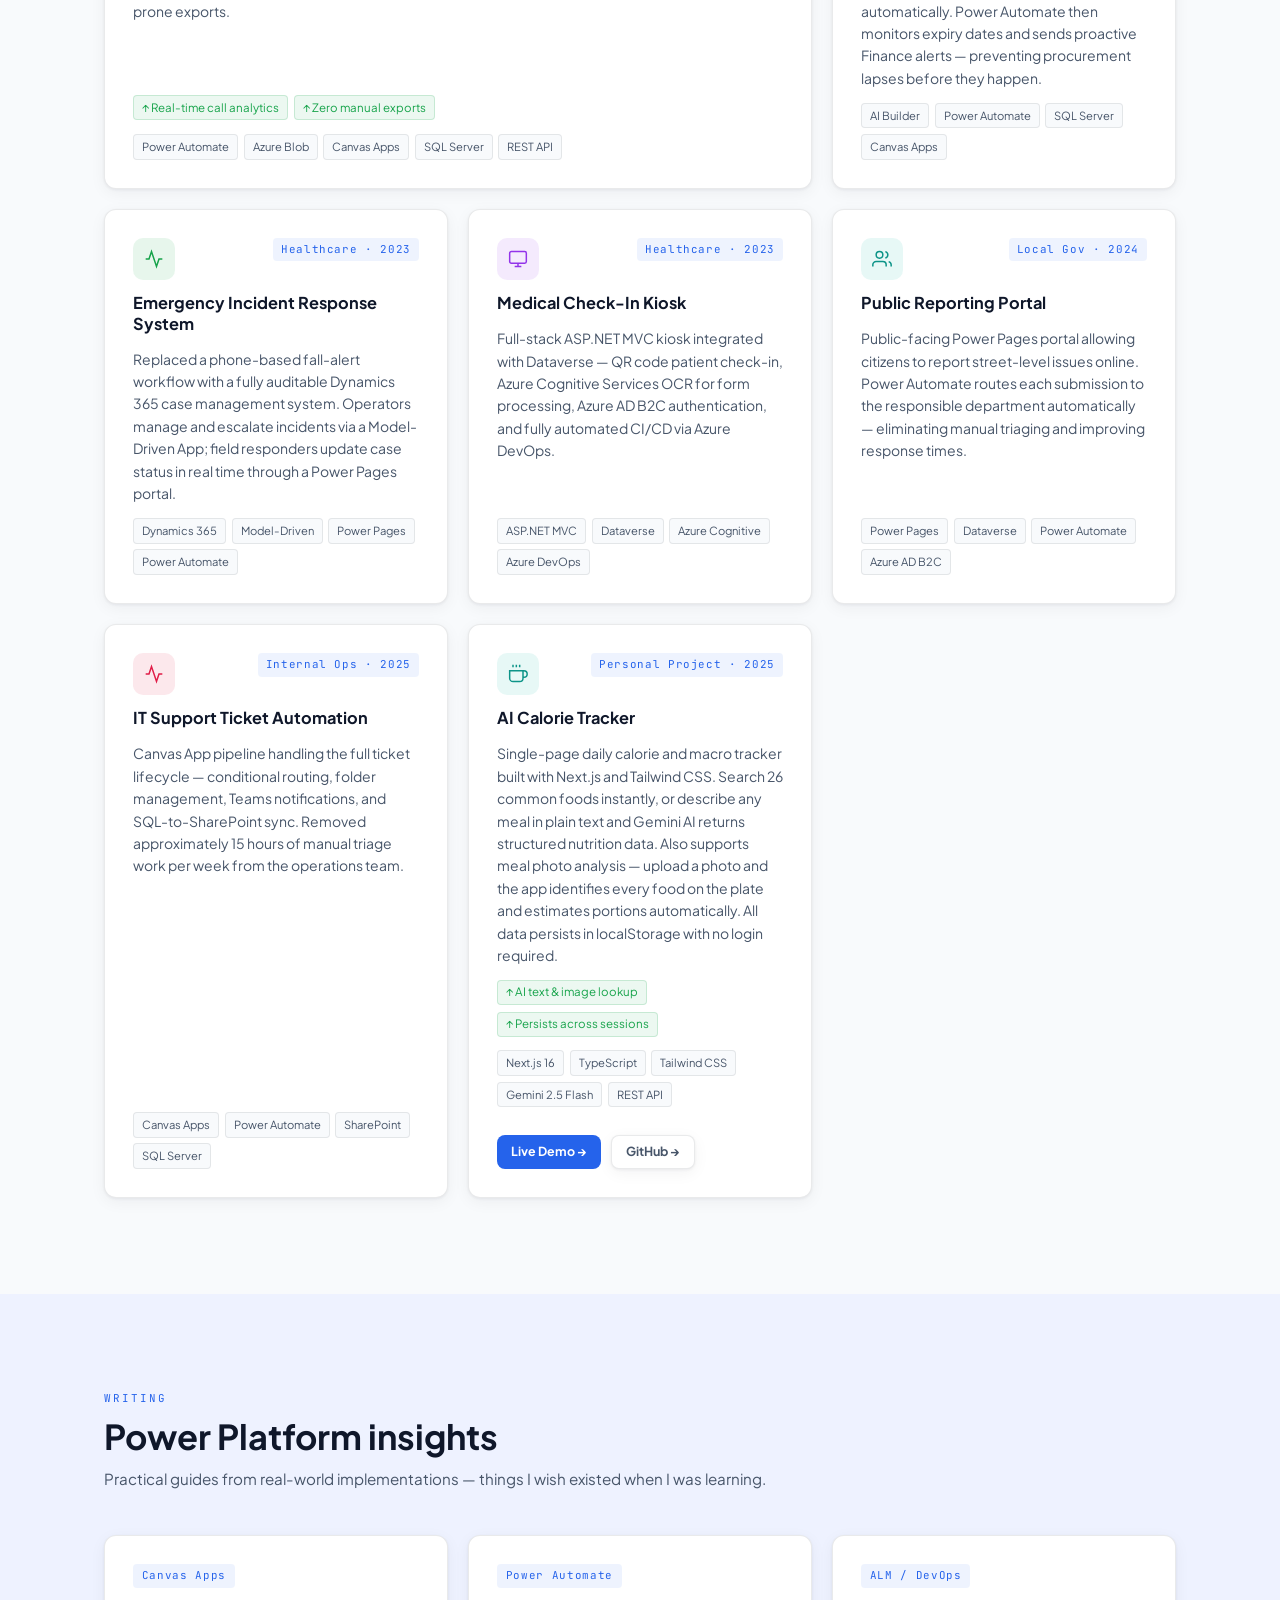
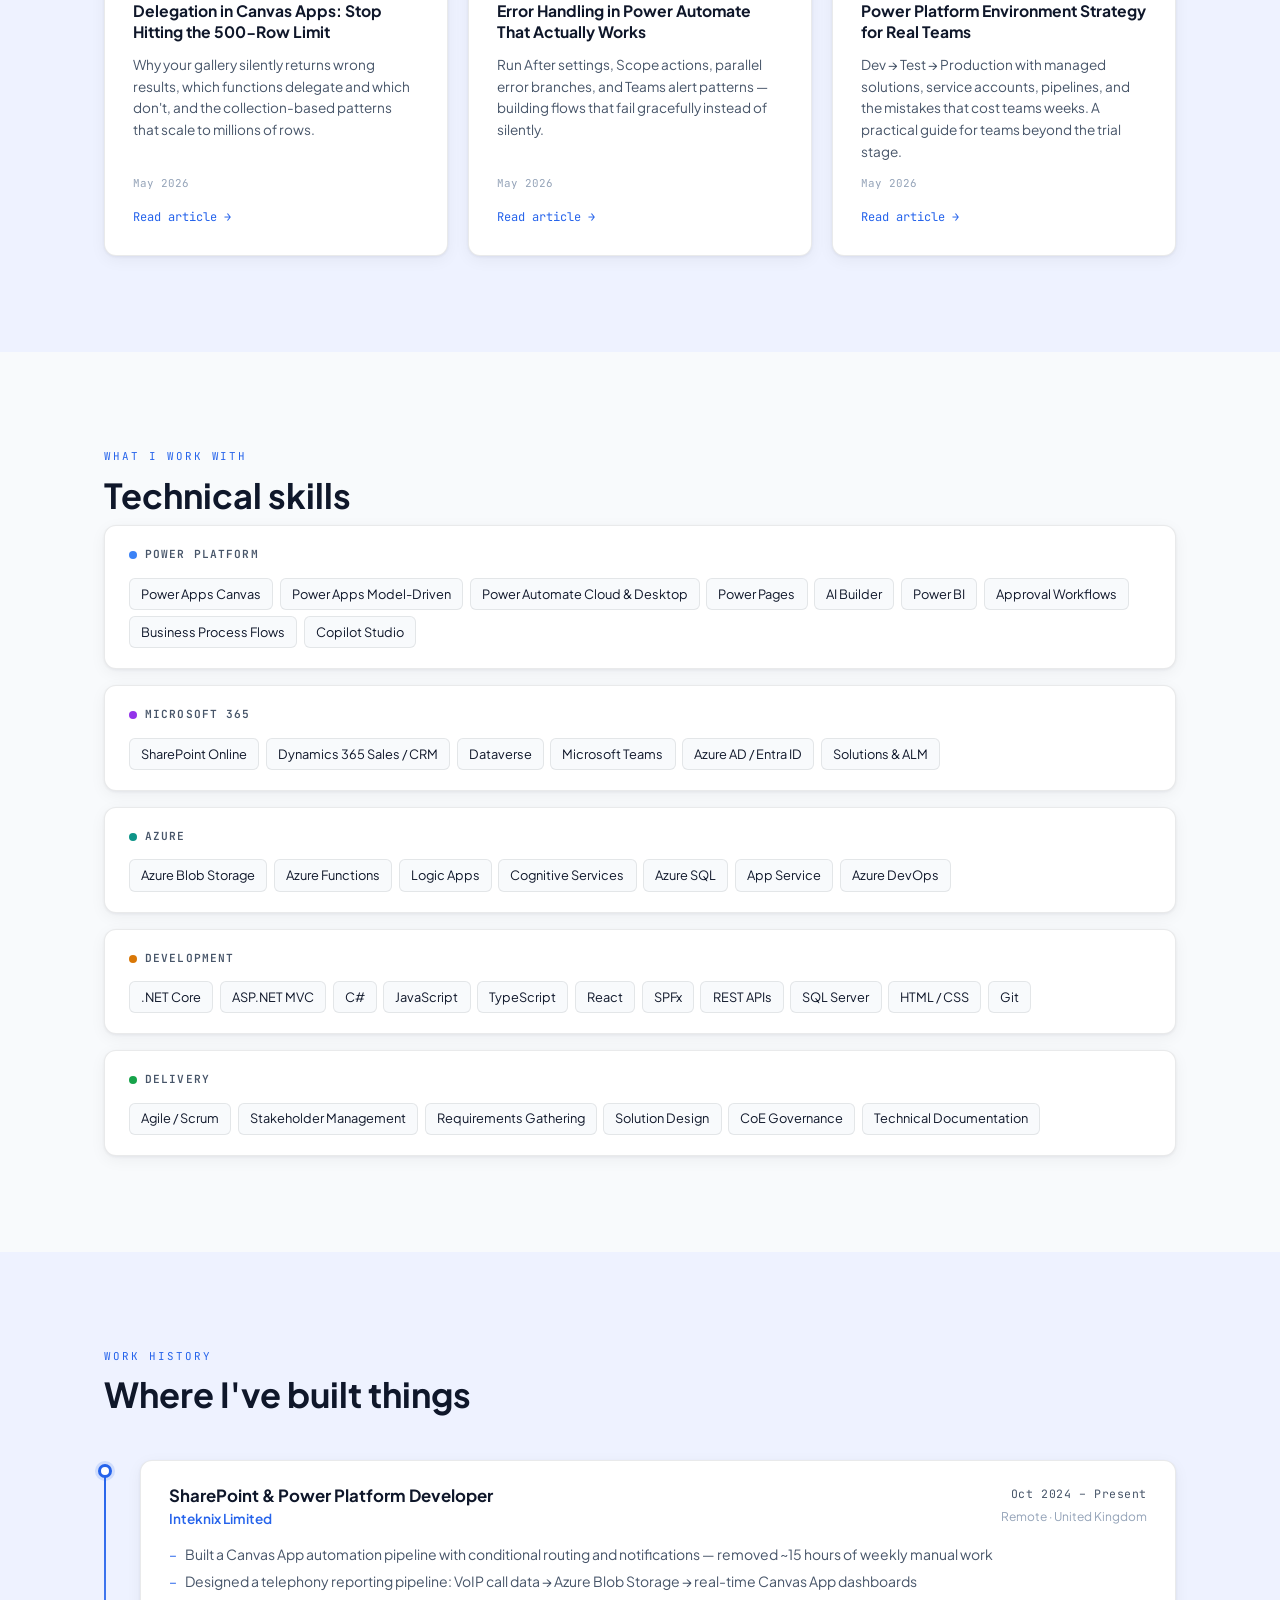
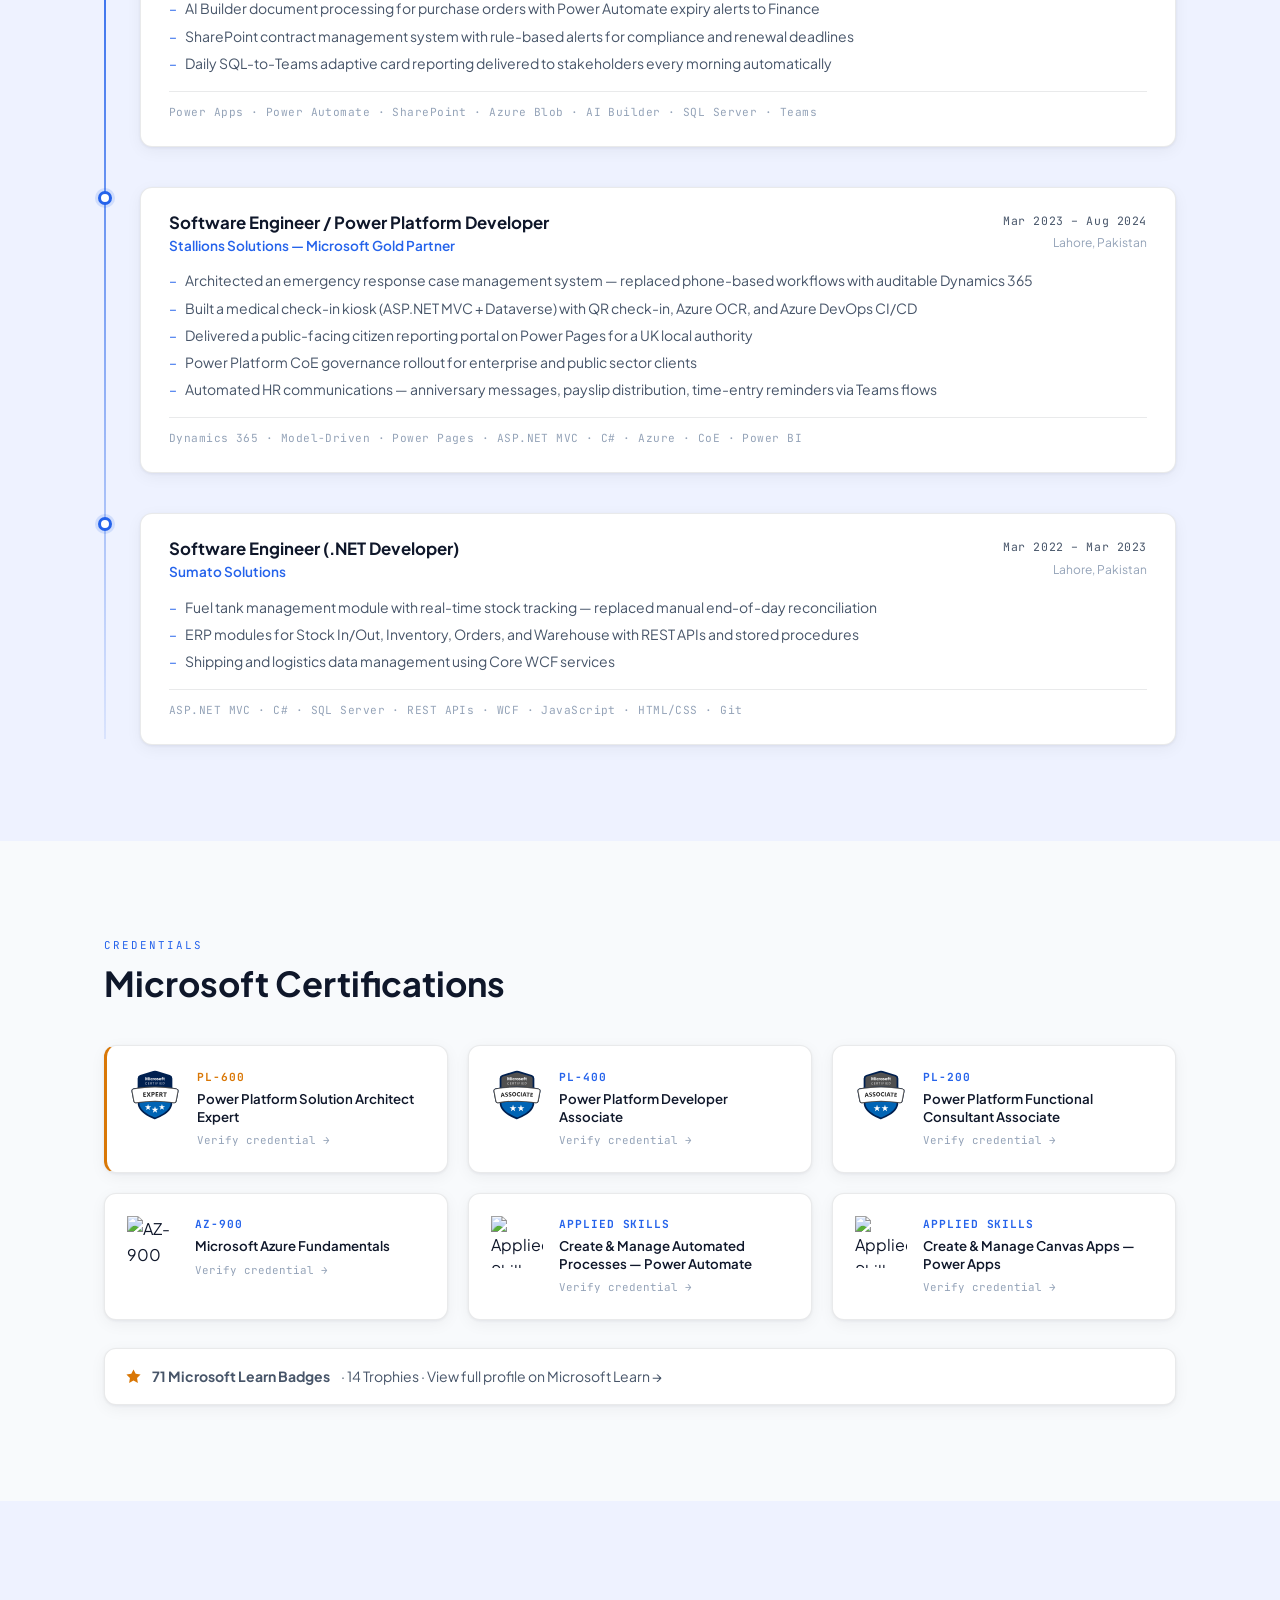
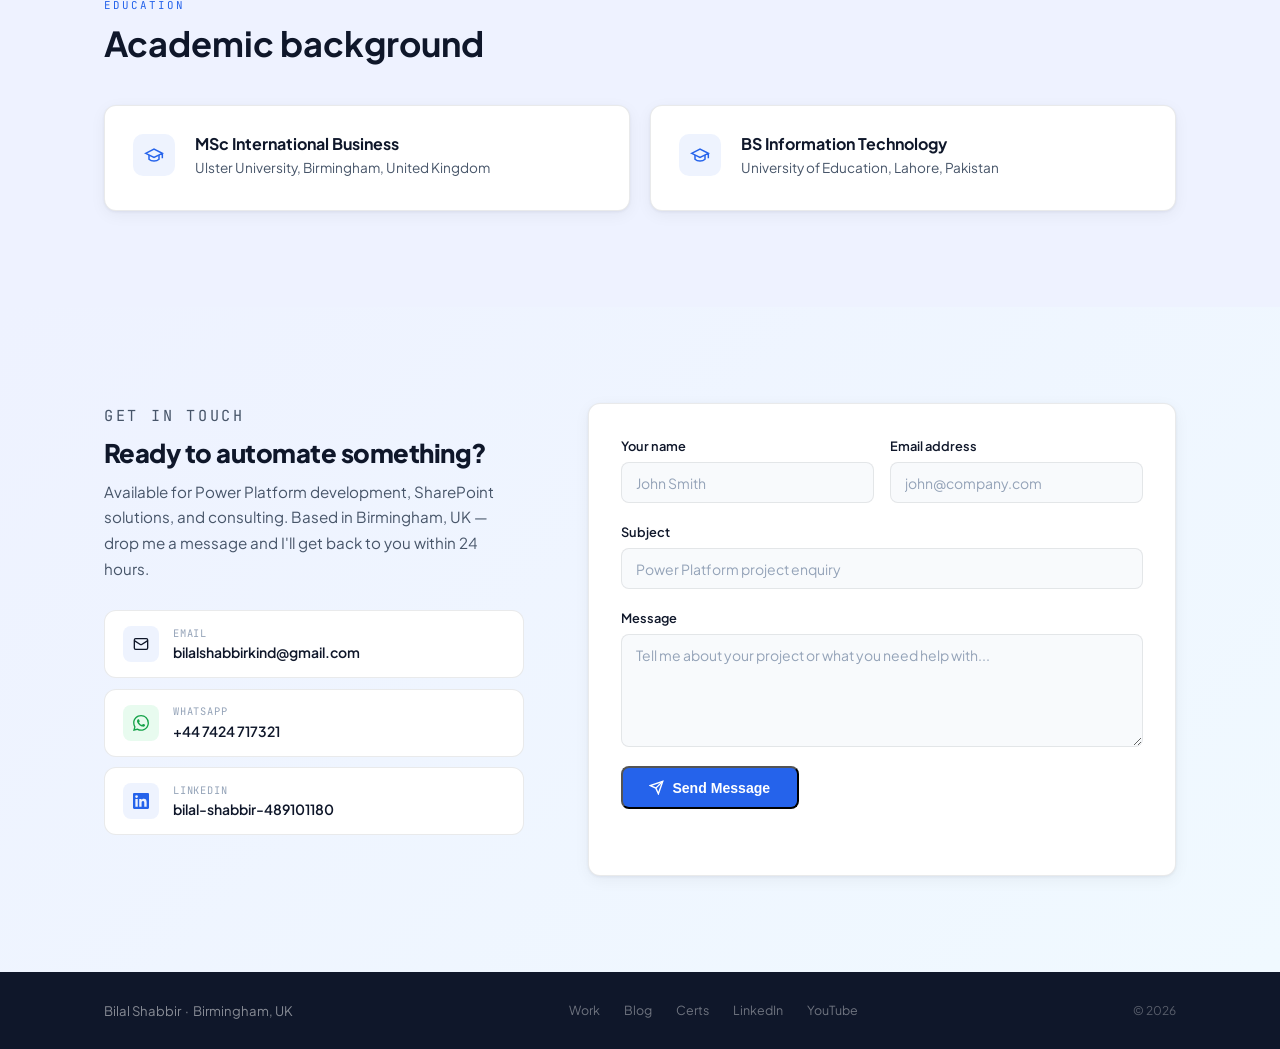
==== commit 6b2ebe8b: "Add AI Calorie Tracker project to portfolio Co-Authored-By: Claude Sonnet 4.6 <noreply@anthropic.com" ====
--- a/index.html
+++ b/index.html
@@ -266,6 +266,28 @@
           </div>
         </article>
 
+        <article class="proj-card">
+          <div class="proj-top">
+            <div class="proj-icon ic-teal">
+              <svg width="20" height="20" viewBox="0 0 24 24" fill="none" stroke="currentColor" stroke-width="1.8"><path d="M18 8h1a4 4 0 010 8h-1"/><path d="M2 8h16v9a4 4 0 01-4 4H6a4 4 0 01-4-4V8z"/><line x1="6" y1="1" x2="6" y2="4"/><line x1="10" y1="1" x2="10" y2="4"/><line x1="14" y1="1" x2="14" y2="4"/></svg>
+            </div>
+            <span class="proj-tag">Personal Project · 2025</span>
+          </div>
+          <h3>AI Calorie Tracker</h3>
+          <p>Single-page daily calorie and macro tracker built with Next.js and Tailwind CSS. Search 26 common foods instantly, or describe any meal in plain text and Gemini AI returns structured nutrition data. Also supports meal photo analysis — upload a photo and the app identifies every food on the plate and estimates portions automatically. All data persists in localStorage with no login required.</p>
+          <div class="proj-wins">
+            <span>AI text &amp; image lookup</span>
+            <span>Persists across sessions</span>
+          </div>
+          <div class="proj-stack">
+            <span>Next.js 16</span><span>TypeScript</span><span>Tailwind CSS</span><span>Gemini 2.5 Flash</span><span>REST API</span>
+          </div>
+          <div class="proj-links" style="display:flex;gap:10px;margin-top:14px;">
+            <a href="https://calories-tracker-plum.vercel.app/" target="_blank" rel="noopener" class="btn btn-primary" style="font-size:0.78rem;padding:6px 14px;">Live Demo →</a>
+            <a href="https://github.com/bilalshabbir123/Calories-Tracker" target="_blank" rel="noopener" class="btn btn-ghost" style="font-size:0.78rem;padding:6px 14px;">GitHub →</a>
+          </div>
+        </article>
+
       </div>
     </div>
   </section>
@@ -583,7 +605,7 @@
 
         <!-- Right: form -->
         <div class="contact-form-wrap">
-          <form class="contact-form" action="https://formspree.io/f/xrbzwgqe" method="POST" id="contactForm">
+          <form class="contact-form" action="https://formspree.io/f/mlgvlpgl" method="POST" id="contactForm">
             <div class="form-row">
               <div class="form-group">
                 <label for="cf-name">Your name</label>
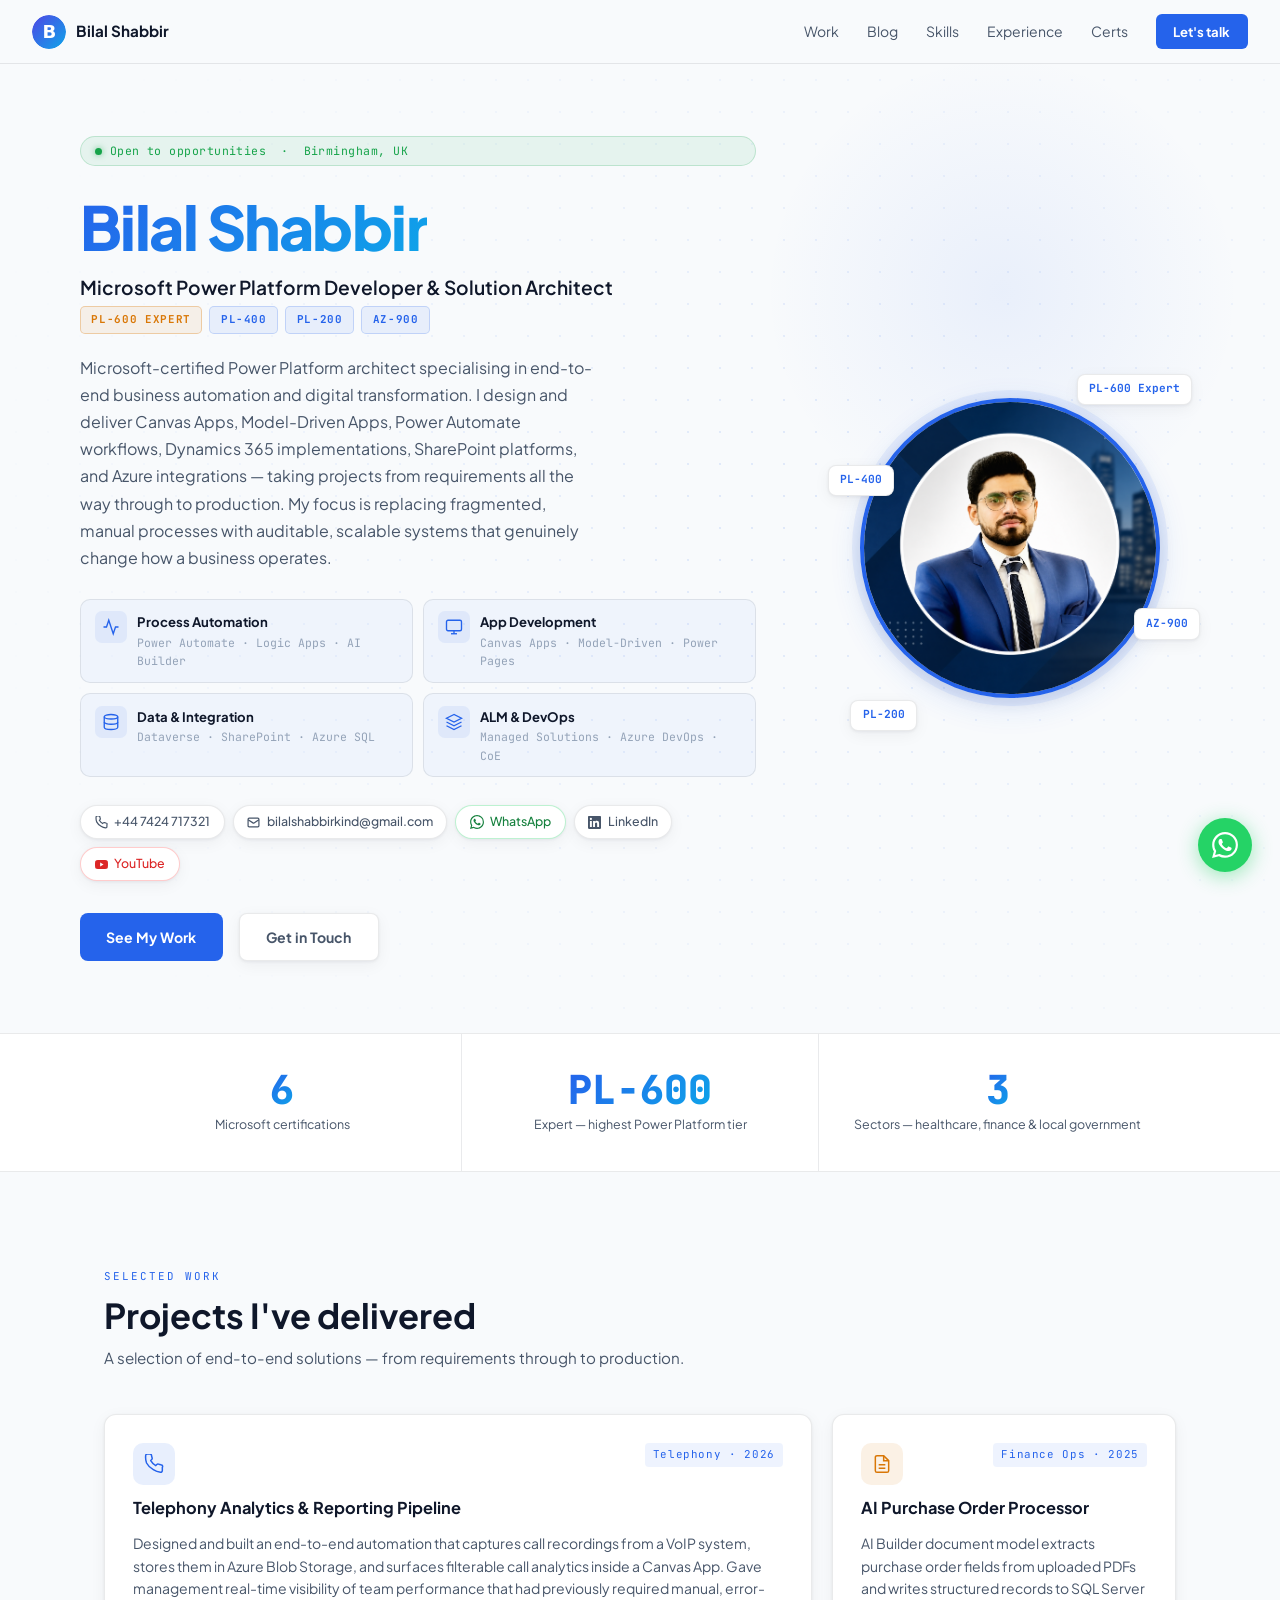
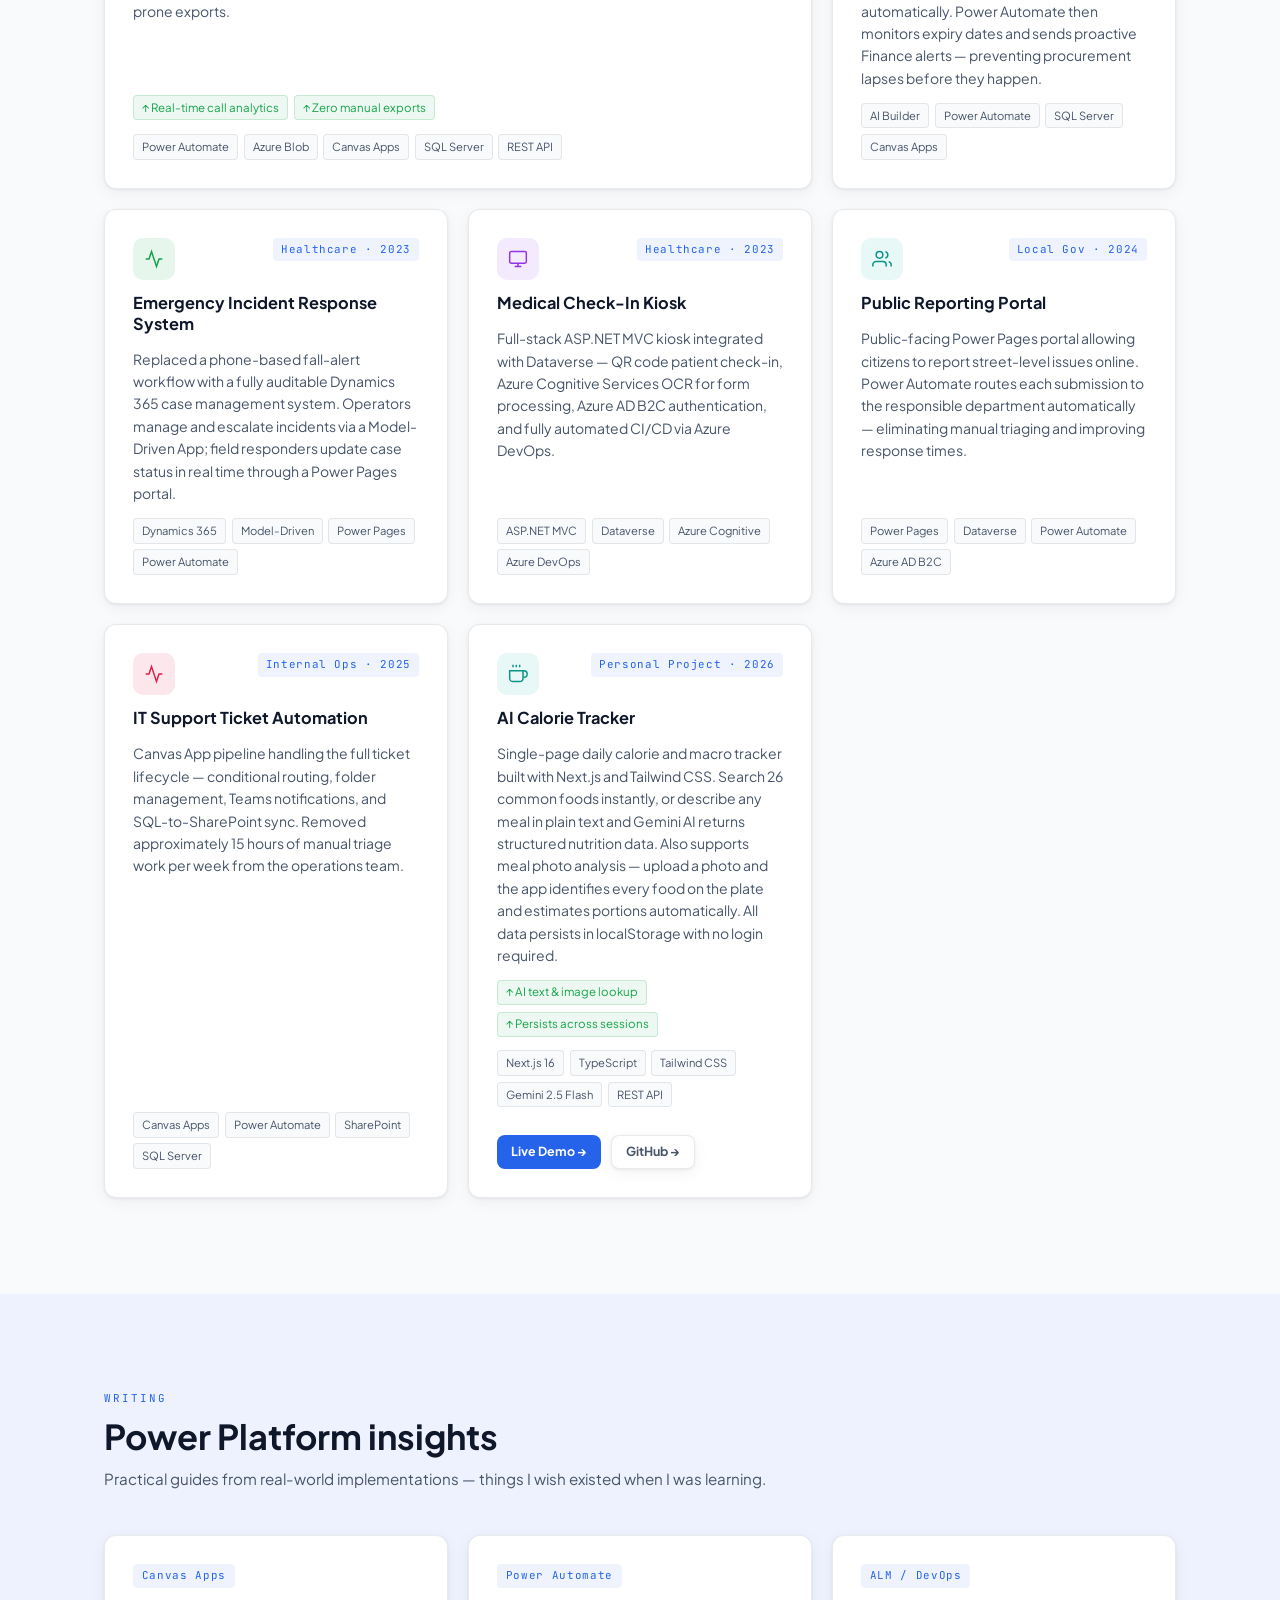
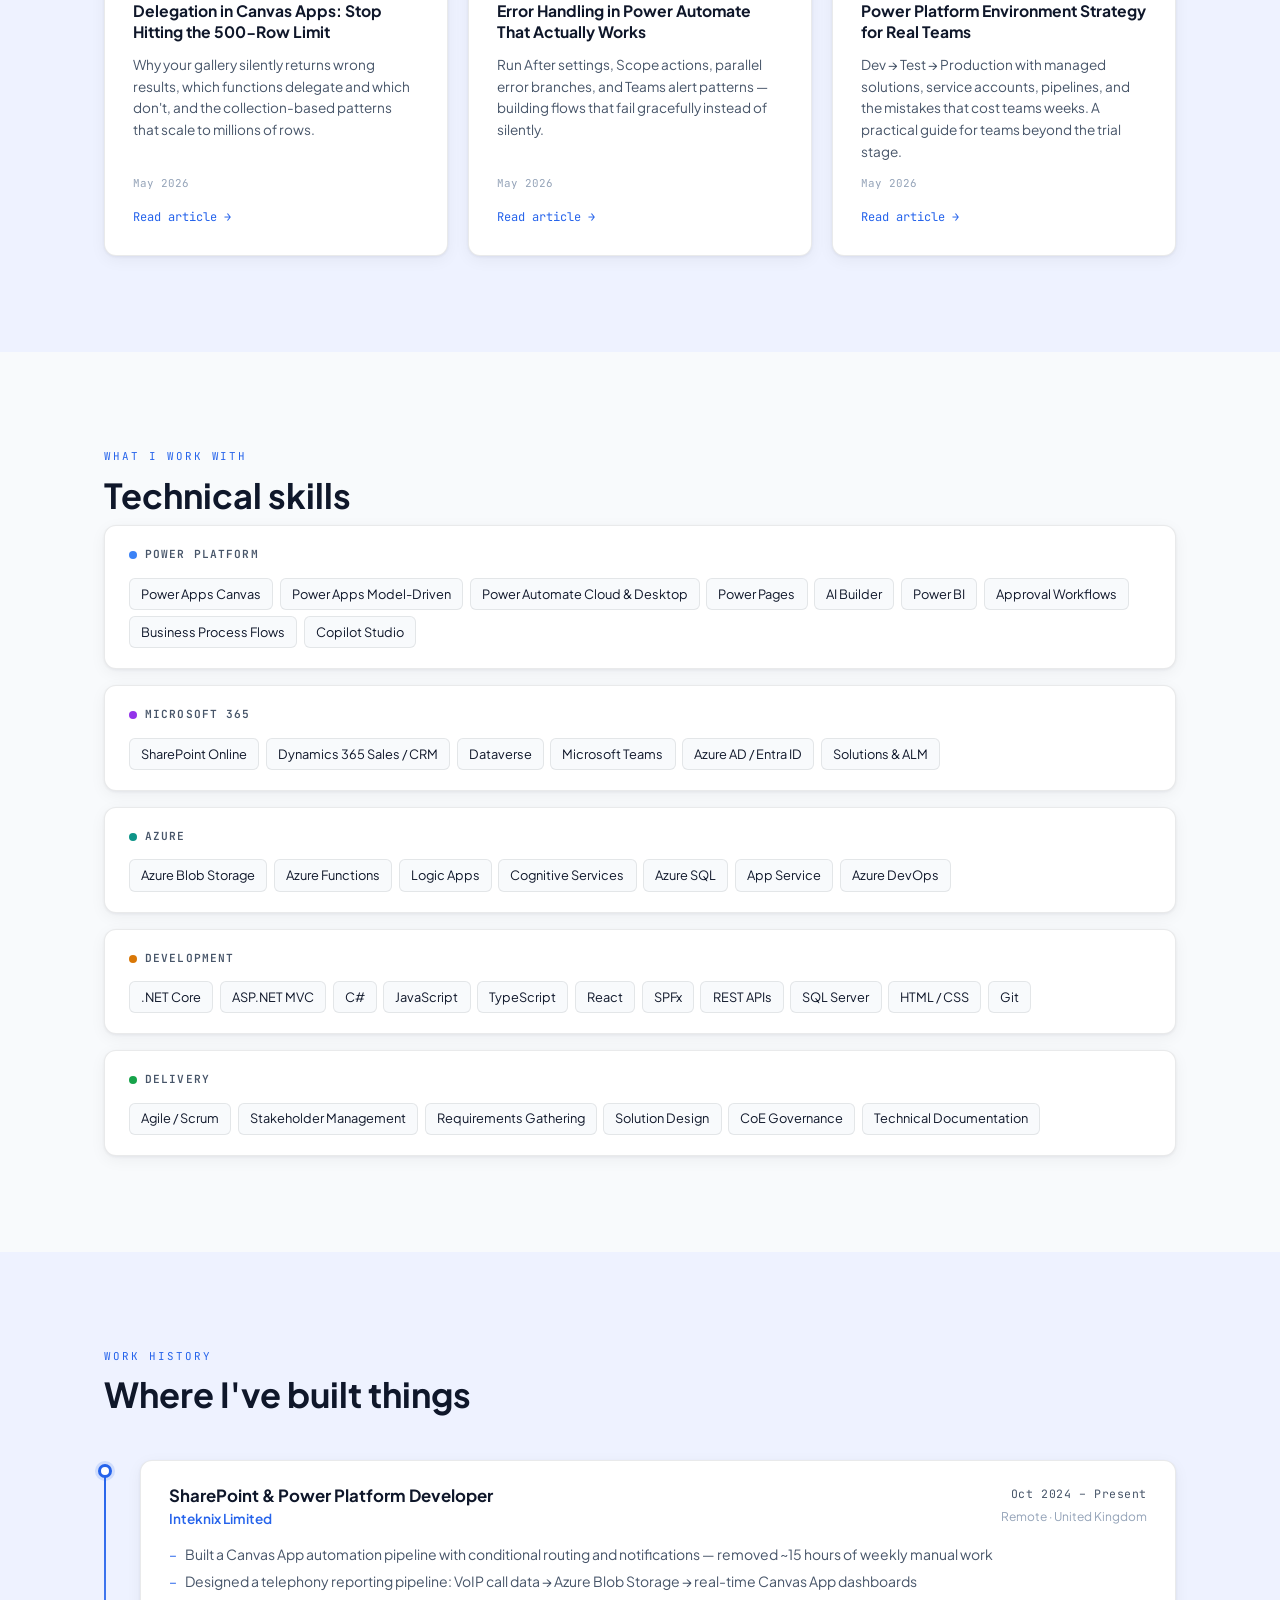
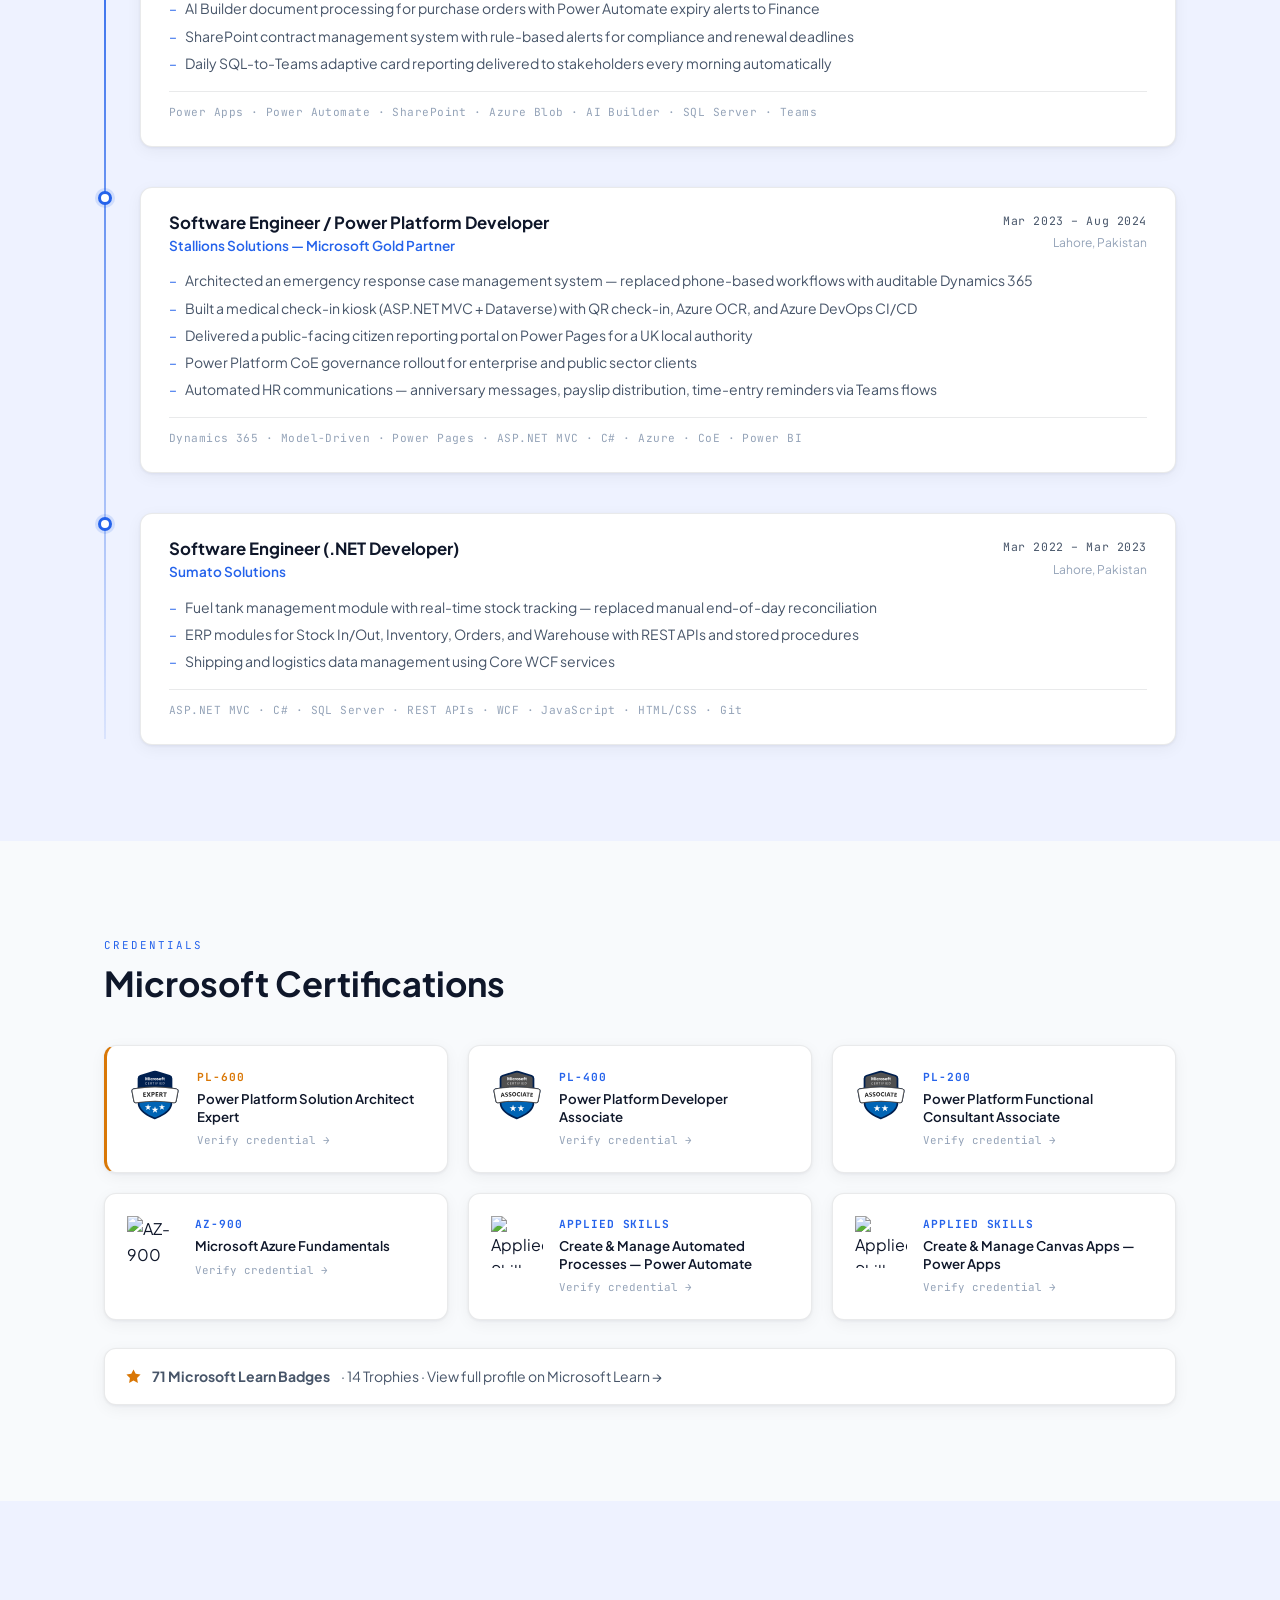
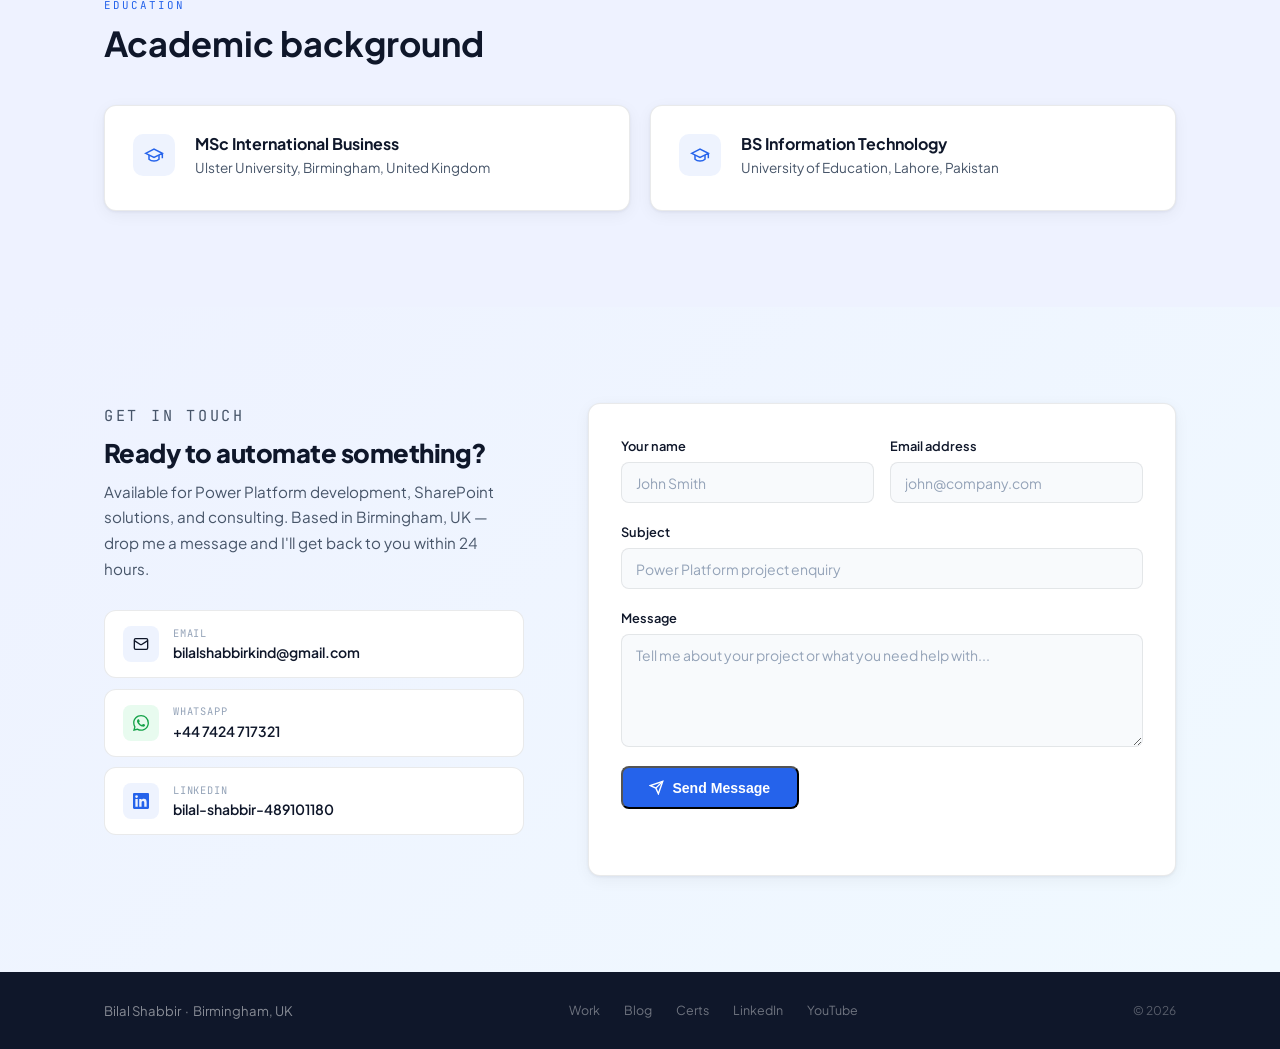
==== commit 24e729d4: "Fix project dates: Telephony 2024→2026, Calorie Tracker 2025→2026 Co-Authored-By: Claude Sonnet 4.6 " ====
--- a/index.html
+++ b/index.html
@@ -183,7 +183,7 @@
             <div class="proj-icon ic-blue">
               <svg width="20" height="20" viewBox="0 0 24 24" fill="none" stroke="currentColor" stroke-width="1.8"><path d="M22 16.92v3a2 2 0 01-2.18 2 19.79 19.79 0 01-8.63-3.07A19.5 19.5 0 013.07 10.8 19.79 19.79 0 012 2.18 2 2 0 014 0h3a2 2 0 012 1.72c.127.96.361 1.903.7 2.81a2 2 0 01-.45 2.11L8.09 7.91a16 16 0 006 6l1.27-1.27a2 2 0 012.11-.45c.907.339 1.85.573 2.81.7A2 2 0 0122 16v.92z"/></svg>
             </div>
-            <span class="proj-tag">Telephony · 2024</span>
+            <span class="proj-tag">Telephony · 2026</span>
           </div>
           <h3>Telephony Analytics &amp; Reporting Pipeline</h3>
           <p>Designed and built an end-to-end automation that captures call recordings from a VoIP system, stores them in Azure Blob Storage, and surfaces filterable call analytics inside a Canvas App. Gave management real-time visibility of team performance that had previously required manual, error-prone exports.</p>
@@ -271,7 +271,7 @@
             <div class="proj-icon ic-teal">
               <svg width="20" height="20" viewBox="0 0 24 24" fill="none" stroke="currentColor" stroke-width="1.8"><path d="M18 8h1a4 4 0 010 8h-1"/><path d="M2 8h16v9a4 4 0 01-4 4H6a4 4 0 01-4-4V8z"/><line x1="6" y1="1" x2="6" y2="4"/><line x1="10" y1="1" x2="10" y2="4"/><line x1="14" y1="1" x2="14" y2="4"/></svg>
             </div>
-            <span class="proj-tag">Personal Project · 2025</span>
+            <span class="proj-tag">Personal Project · 2026</span>
           </div>
           <h3>AI Calorie Tracker</h3>
           <p>Single-page daily calorie and macro tracker built with Next.js and Tailwind CSS. Search 26 common foods instantly, or describe any meal in plain text and Gemini AI returns structured nutrition data. Also supports meal photo analysis — upload a photo and the app identifies every food on the plate and estimates portions automatically. All data persists in localStorage with no login required.</p>
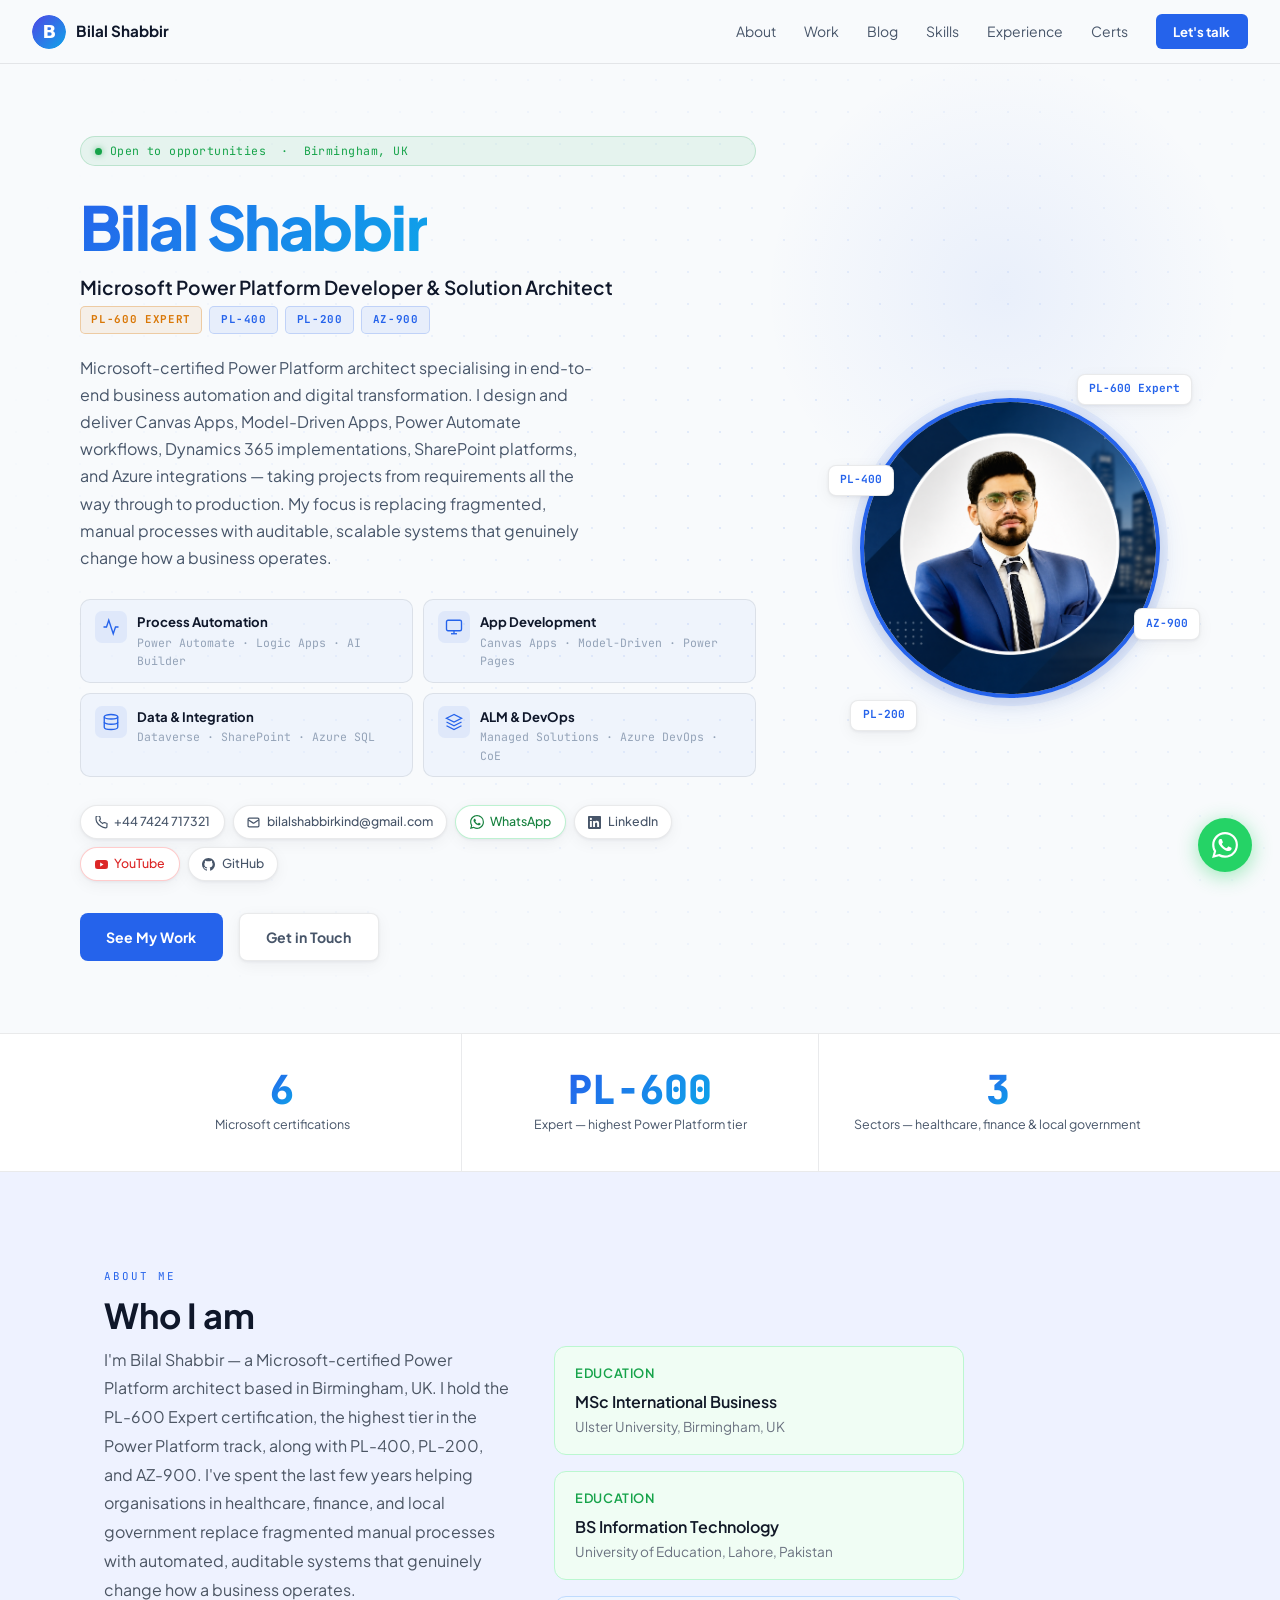
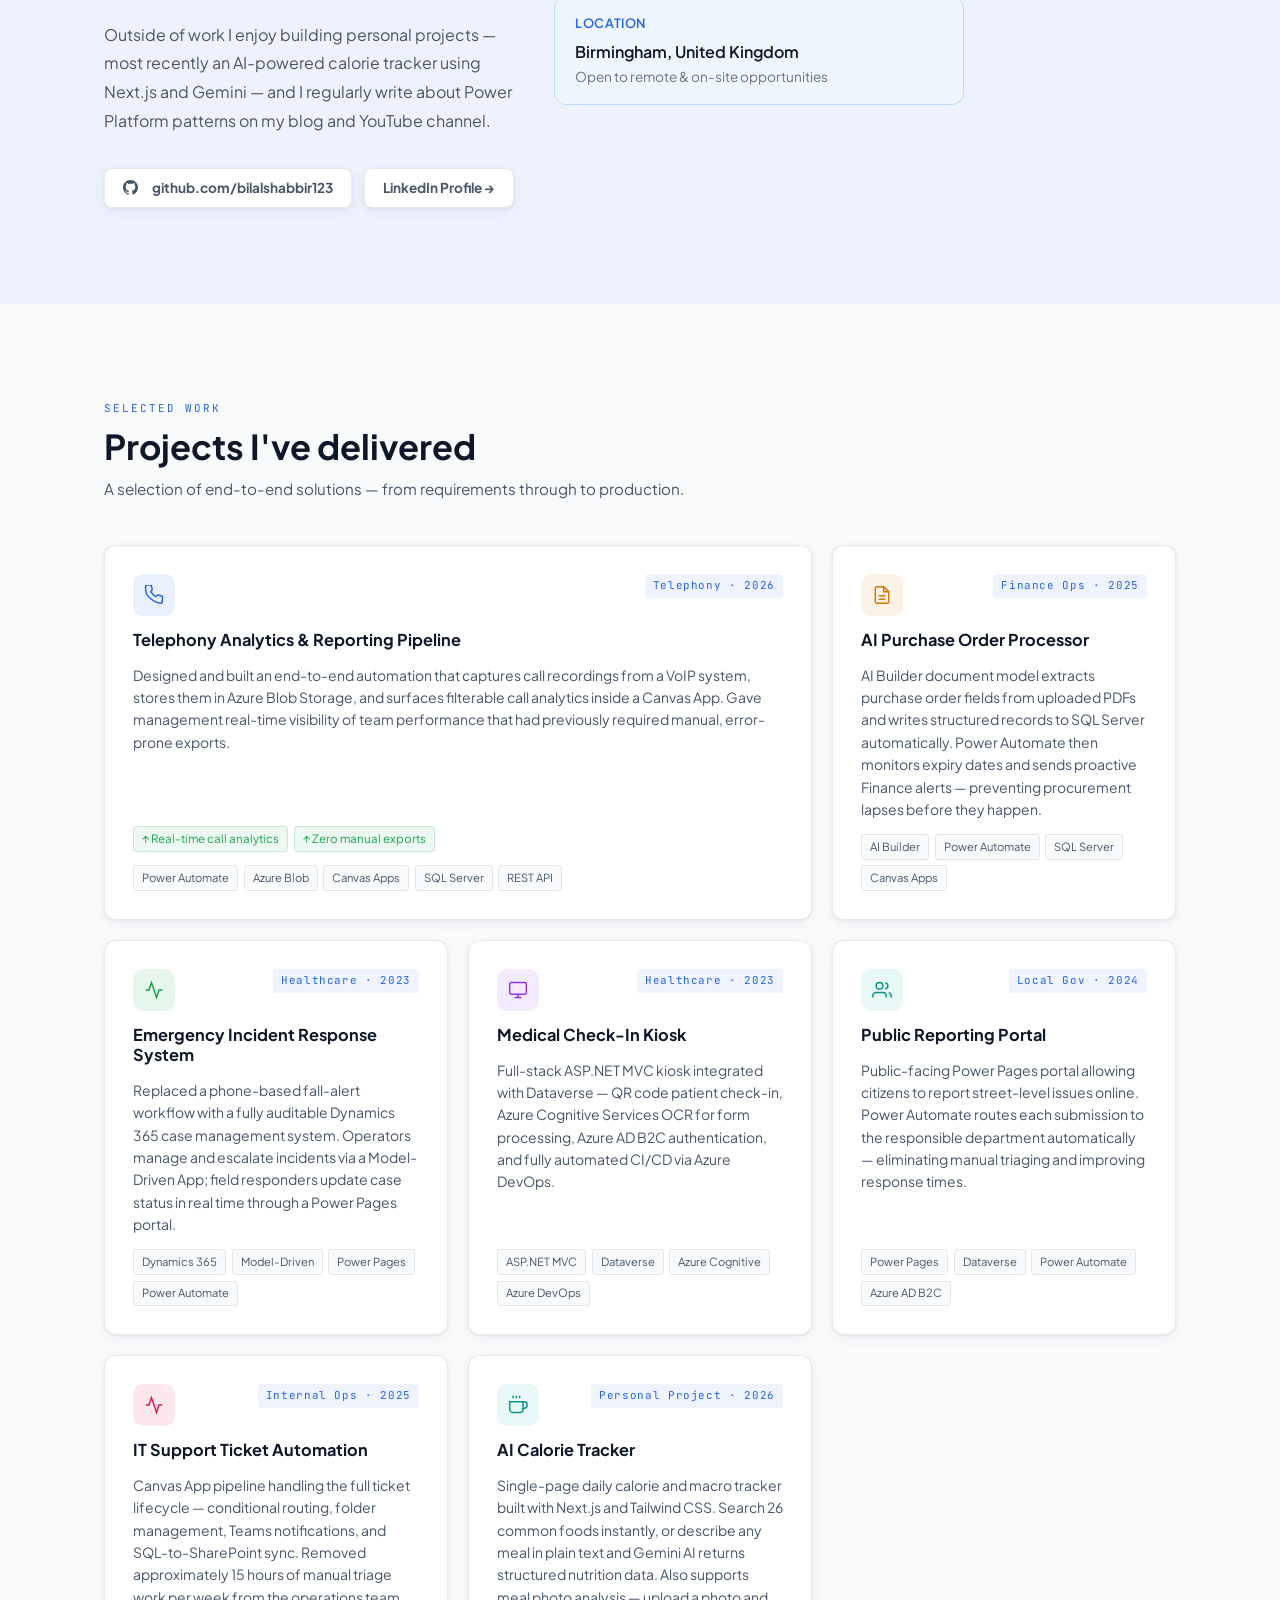
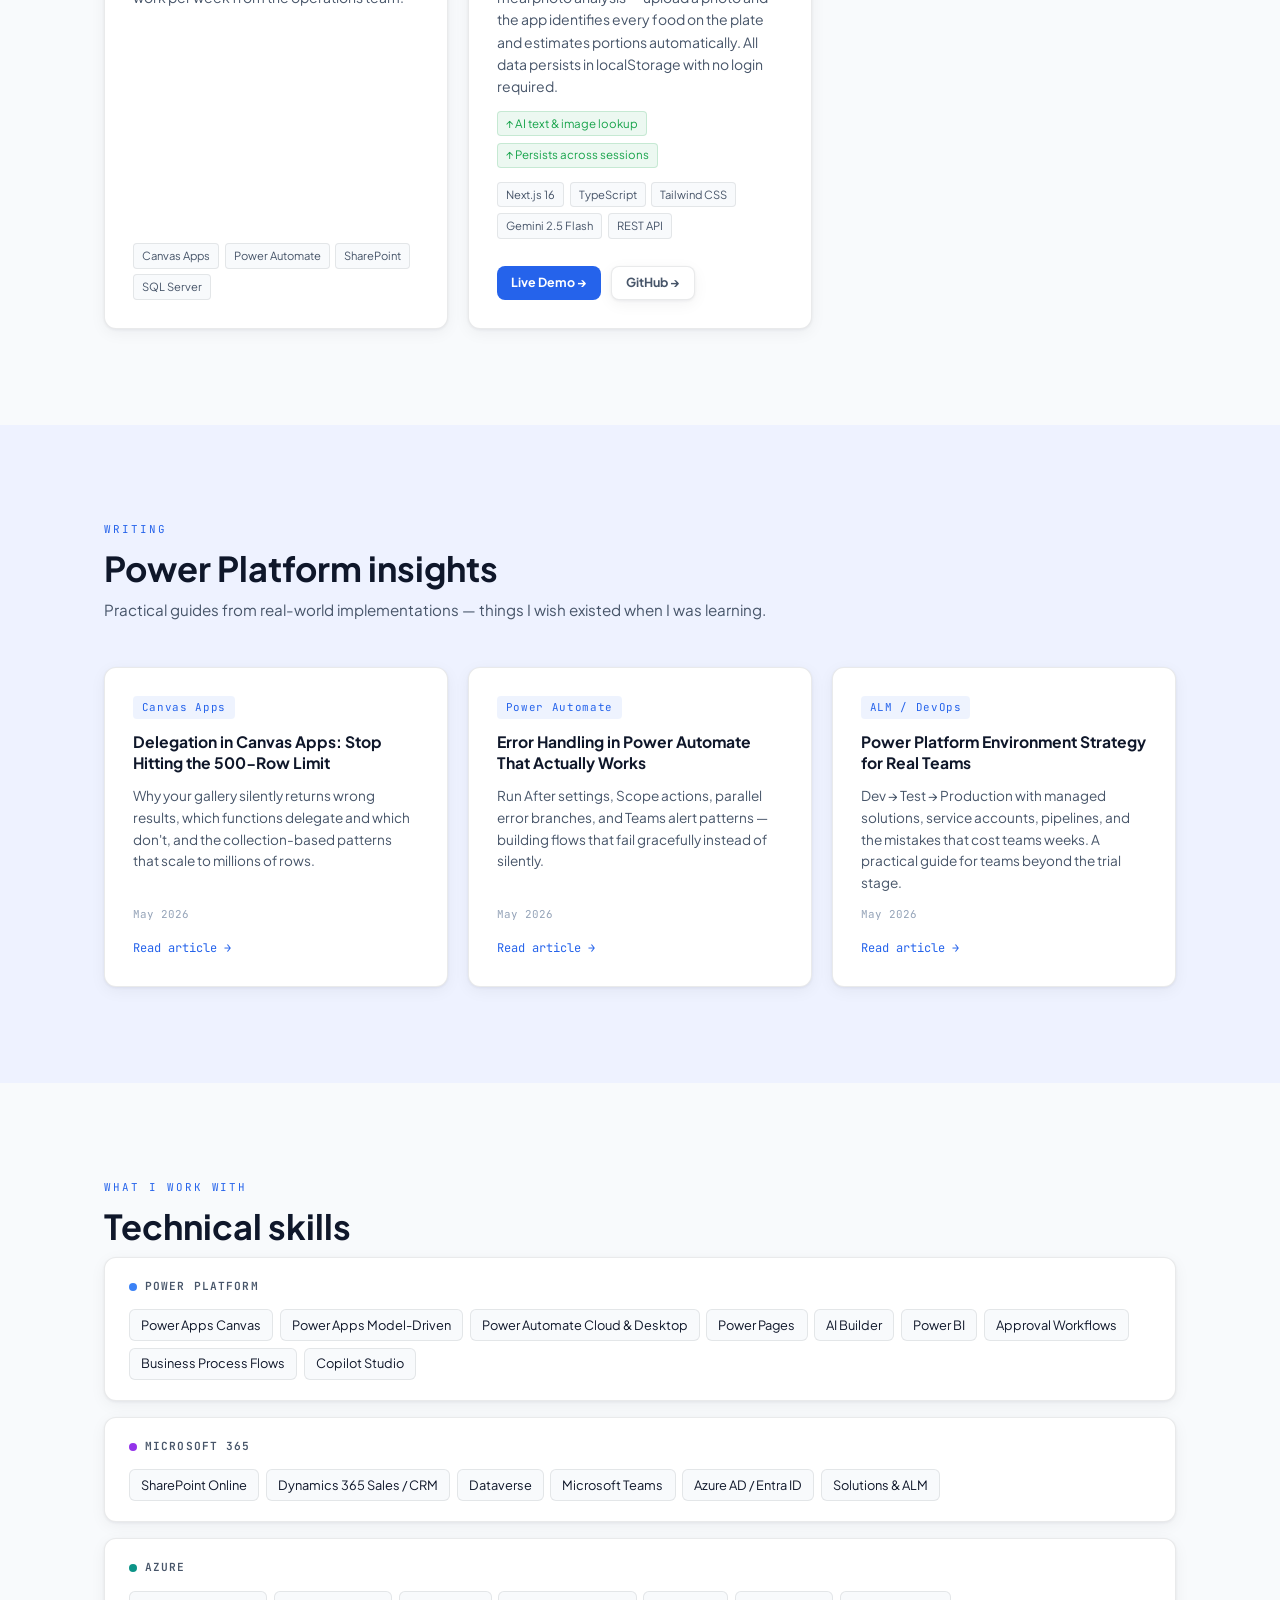
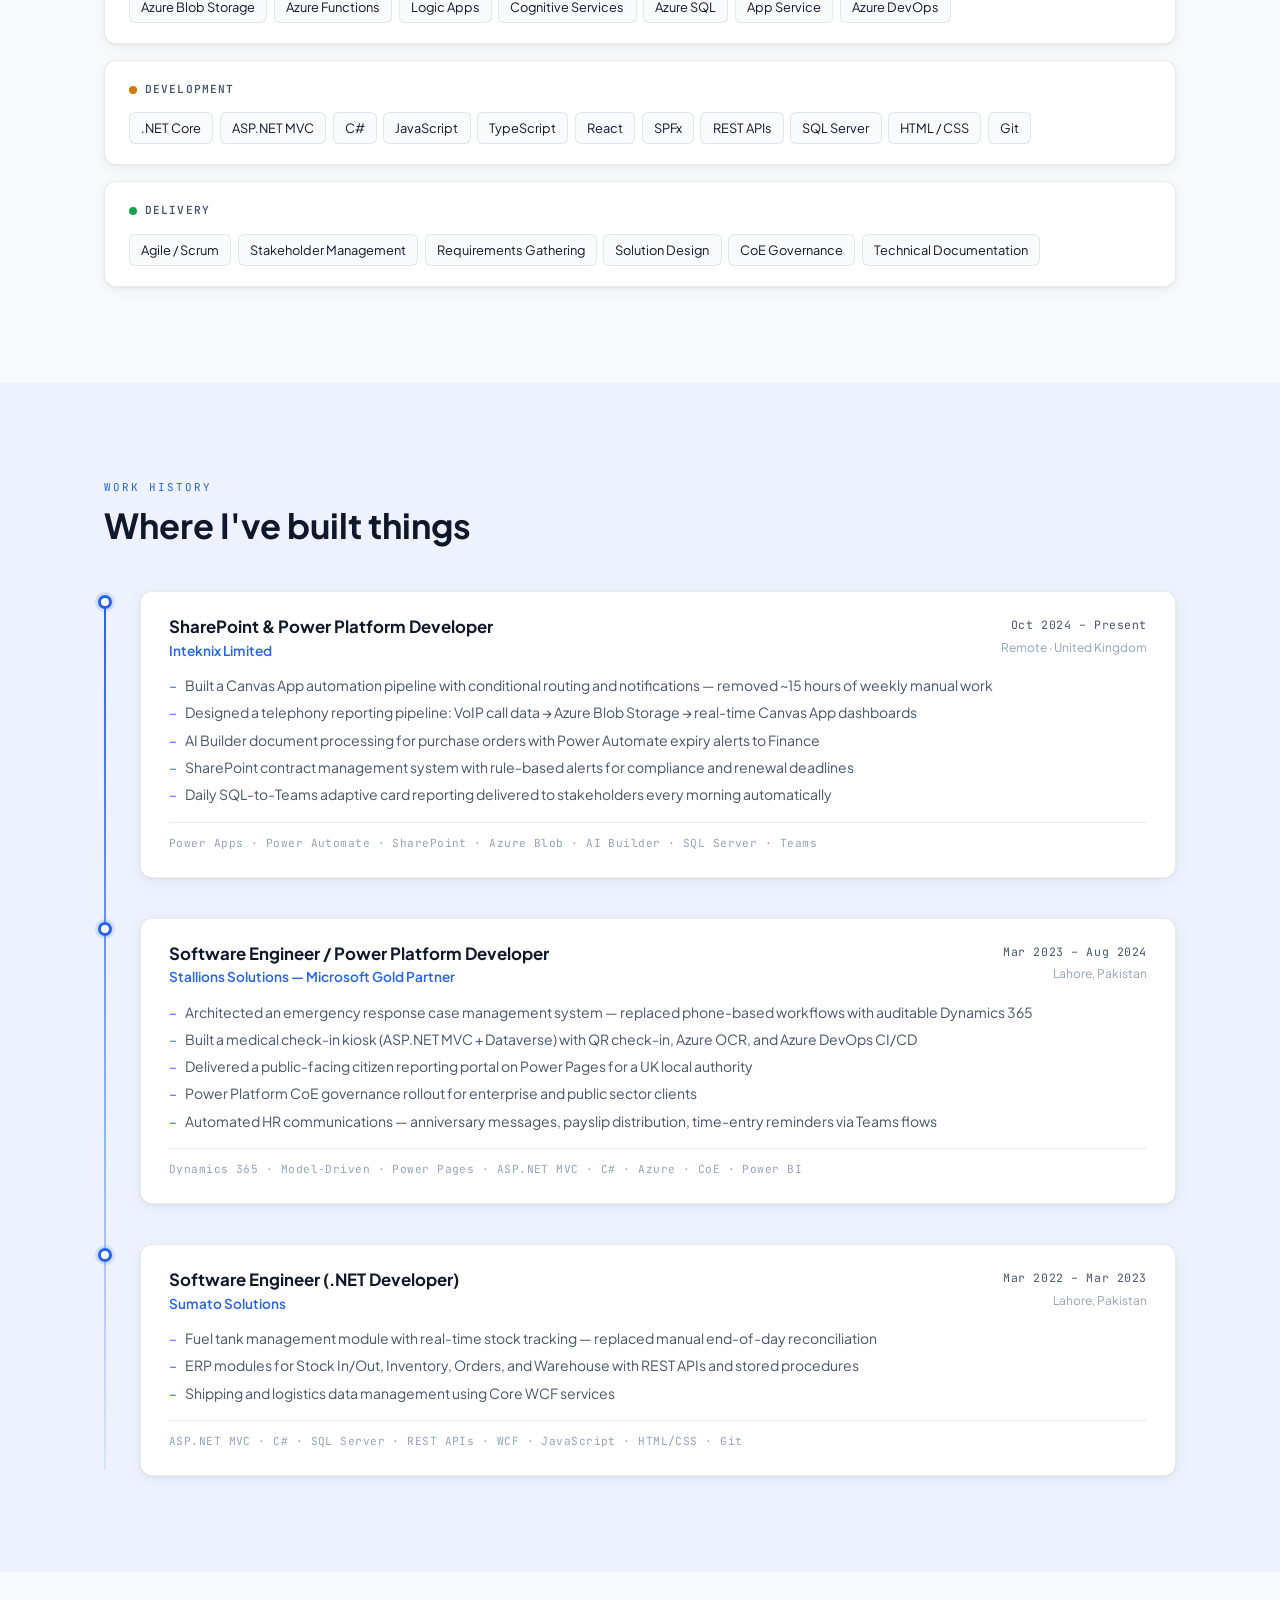
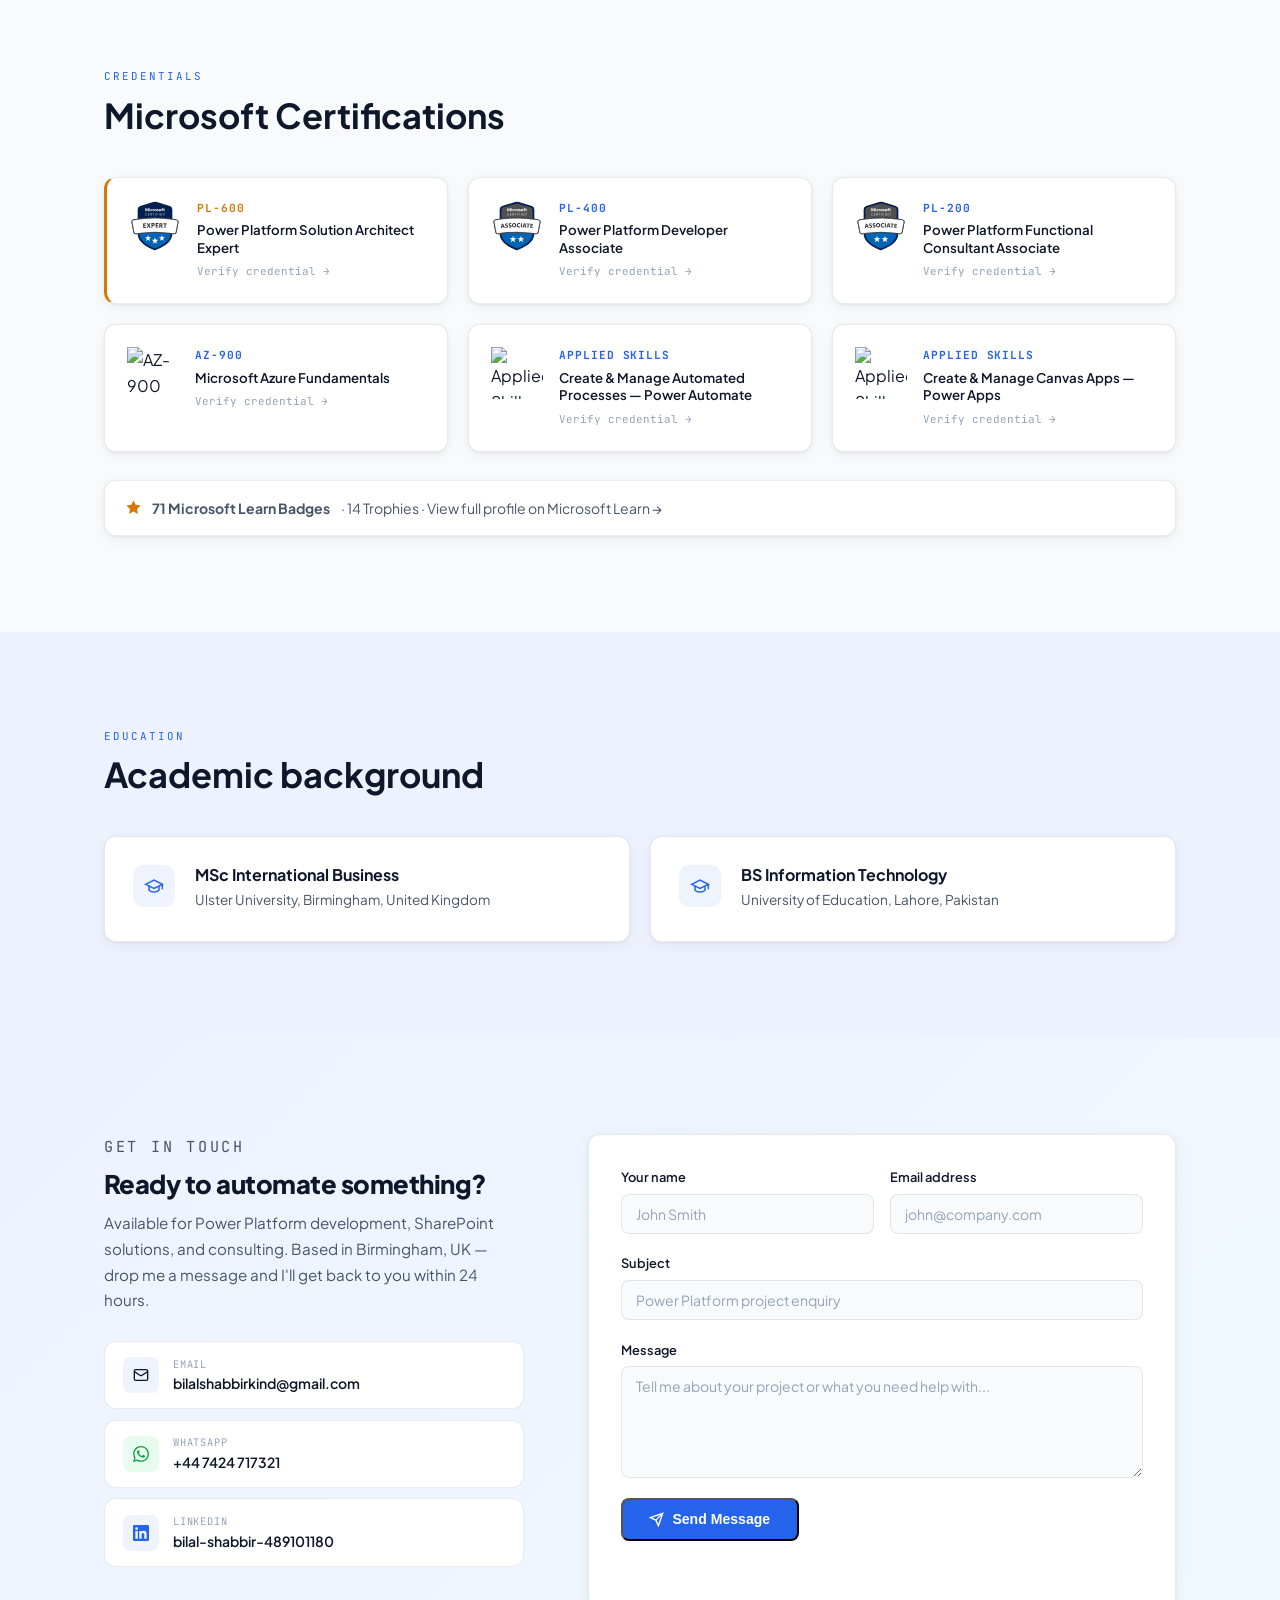
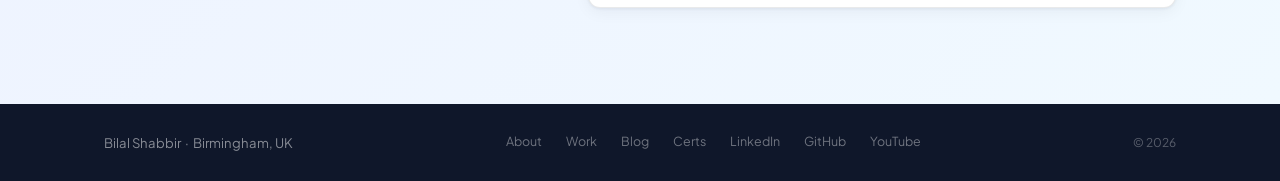
==== commit 80f9d57b: "Add GitHub link, About section, and nav improvements - GitHub chip in hero contacts row - GitHub lin" ====
--- a/index.html
+++ b/index.html
@@ -36,6 +36,7 @@
       <span></span><span></span><span></span>
     </button>
     <div class="nav-links" id="navLinks">
+      <a href="#about" class="nav-link">About</a>
       <a href="#work" class="nav-link">Work</a>
       <a href="#blog" class="nav-link">Blog</a>
       <a href="#skills" class="nav-link">Skills</a>
@@ -136,6 +137,10 @@
             <svg width="13" height="13" viewBox="0 0 24 24" fill="currentColor"><path d="M23.498 6.186a3.016 3.016 0 00-2.122-2.136C19.505 3.545 12 3.545 12 3.545s-7.505 0-9.377.505A3.017 3.017 0 00.502 6.186C0 8.07 0 12 0 12s0 3.93.502 5.814a3.016 3.016 0 002.122 2.136c1.871.505 9.376.505 9.376.505s7.505 0 9.377-.505a3.015 3.015 0 002.122-2.136C24 15.93 24 12 24 12s0-3.93-.502-5.814zM9.545 15.568V8.432L15.818 12l-6.273 3.568z"/></svg>
             YouTube
           </a>
+          <a href="https://github.com/bilalshabbir123" target="_blank" rel="noopener" class="chip">
+            <svg width="13" height="13" viewBox="0 0 24 24" fill="currentColor"><path d="M12 0C5.374 0 0 5.373 0 12c0 5.302 3.438 9.8 8.207 11.387.599.111.793-.261.793-.577v-2.234c-3.338.726-4.033-1.416-4.033-1.416-.546-1.387-1.333-1.756-1.333-1.756-1.089-.745.083-.729.083-.729 1.205.084 1.839 1.237 1.839 1.237 1.07 1.834 2.807 1.304 3.492.997.107-.775.418-1.305.762-1.604-2.665-.305-5.467-1.334-5.467-5.931 0-1.311.469-2.381 1.236-3.221-.124-.303-.535-1.524.117-3.176 0 0 1.008-.322 3.301 1.23A11.509 11.509 0 0112 5.803c1.02.005 2.047.138 3.006.404 2.291-1.552 3.297-1.23 3.297-1.23.653 1.653.242 2.874.118 3.176.77.84 1.235 1.911 1.235 3.221 0 4.609-2.807 5.624-5.479 5.921.43.372.823 1.102.823 2.222v3.293c0 .319.192.694.801.576C20.566 21.797 24 17.3 24 12c0-6.627-5.373-12-12-12z"/></svg>
+            GitHub
+          </a>
         </div>
 
         <div class="hero-ctas">
@@ -169,6 +174,54 @@
       <div class="stat"><span class="stat-n">3</span><span class="stat-l">Sectors — healthcare, finance &amp; local government</span></div>
     </div>
   </div>
+
+  <!-- ABOUT -->
+  <section class="section section-alt" id="about">
+    <div class="container">
+      <p class="eyebrow">About Me</p>
+      <h2 class="sec-h">Who I am</h2>
+      <div style="display:grid;grid-template-columns:1fr 1fr;gap:2.5rem;align-items:start;max-width:860px;">
+        <div>
+          <p style="color:var(--text-2,#4b5563);line-height:1.8;margin:0 0 1rem;">
+            I'm Bilal Shabbir — a Microsoft-certified Power Platform architect based in Birmingham, UK.
+            I hold the PL-600 Expert certification, the highest tier in the Power Platform track, along
+            with PL-400, PL-200, and AZ-900. I've spent the last few years helping organisations in
+            healthcare, finance, and local government replace fragmented manual processes with
+            automated, auditable systems that genuinely change how a business operates.
+          </p>
+          <p style="color:var(--text-2,#4b5563);line-height:1.8;margin:0;">
+            Outside of work I enjoy building personal projects — most recently an AI-powered calorie
+            tracker using Next.js and Gemini — and I regularly write about Power Platform patterns
+            on my blog and YouTube channel.
+          </p>
+        </div>
+        <div style="display:flex;flex-direction:column;gap:1rem;">
+          <div style="background:#f0fdf4;border:1px solid #bbf7d0;border-radius:12px;padding:1rem 1.25rem;">
+            <p style="margin:0;font-size:0.8rem;font-weight:600;text-transform:uppercase;letter-spacing:.05em;color:#16a34a;">Education</p>
+            <p style="margin:.35rem 0 0;font-weight:600;color:#111827;">MSc International Business</p>
+            <p style="margin:.1rem 0 0;font-size:.85rem;color:#6b7280;">Ulster University, Birmingham, UK</p>
+          </div>
+          <div style="background:#f0fdf4;border:1px solid #bbf7d0;border-radius:12px;padding:1rem 1.25rem;">
+            <p style="margin:0;font-size:0.8rem;font-weight:600;text-transform:uppercase;letter-spacing:.05em;color:#16a34a;">Education</p>
+            <p style="margin:.35rem 0 0;font-weight:600;color:#111827;">BS Information Technology</p>
+            <p style="margin:.1rem 0 0;font-size:.85rem;color:#6b7280;">University of Education, Lahore, Pakistan</p>
+          </div>
+          <div style="background:#eff6ff;border:1px solid #bfdbfe;border-radius:12px;padding:1rem 1.25rem;">
+            <p style="margin:0;font-size:0.8rem;font-weight:600;text-transform:uppercase;letter-spacing:.05em;color:#2563eb;">Location</p>
+            <p style="margin:.35rem 0 0;font-weight:600;color:#111827;">Birmingham, United Kingdom</p>
+            <p style="margin:.1rem 0 0;font-size:.85rem;color:#6b7280;">Open to remote &amp; on-site opportunities</p>
+          </div>
+        </div>
+      </div>
+      <div style="margin-top:2rem;display:flex;gap:.75rem;flex-wrap:wrap;">
+        <a href="https://github.com/bilalshabbir123" target="_blank" rel="noopener" class="btn btn-ghost" style="font-size:.85rem;padding:8px 18px;">
+          <svg width="15" height="15" viewBox="0 0 24 24" fill="currentColor" style="vertical-align:middle;margin-right:6px;"><path d="M12 0C5.374 0 0 5.373 0 12c0 5.302 3.438 9.8 8.207 11.387.599.111.793-.261.793-.577v-2.234c-3.338.726-4.033-1.416-4.033-1.416-.546-1.387-1.333-1.756-1.333-1.756-1.089-.745.083-.729.083-.729 1.205.084 1.839 1.237 1.839 1.237 1.07 1.834 2.807 1.304 3.492.997.107-.775.418-1.305.762-1.604-2.665-.305-5.467-1.334-5.467-5.931 0-1.311.469-2.381 1.236-3.221-.124-.303-.535-1.524.117-3.176 0 0 1.008-.322 3.301 1.23A11.509 11.509 0 0112 5.803c1.02.005 2.047.138 3.006.404 2.291-1.552 3.297-1.23 3.297-1.23.653 1.653.242 2.874.118 3.176.77.84 1.235 1.911 1.235 3.221 0 4.609-2.807 5.624-5.479 5.921.43.372.823 1.102.823 2.222v3.293c0 .319.192.694.801.576C20.566 21.797 24 17.3 24 12c0-6.627-5.373-12-12-12z"/></svg>
+          github.com/bilalshabbir123
+        </a>
+        <a href="https://www.linkedin.com/in/bilal-shabbir-489101180/" target="_blank" rel="noopener" class="btn btn-ghost" style="font-size:.85rem;padding:8px 18px;">LinkedIn Profile →</a>
+      </div>
+    </div>
+  </section>
 
   <!-- PROJECTS -->
   <section class="section" id="work">
@@ -641,10 +694,12 @@
     <div class="container footer-row">
       <span class="footer-name">Bilal Shabbir &nbsp;·&nbsp; Birmingham, UK</span>
       <nav class="footer-nav" aria-label="Footer">
+        <a href="#about">About</a>
         <a href="#work">Work</a>
         <a href="#blog">Blog</a>
         <a href="#certifications">Certs</a>
         <a href="https://www.linkedin.com/in/bilal-shabbir-489101180/" target="_blank" rel="noopener">LinkedIn</a>
+        <a href="https://github.com/bilalshabbir123" target="_blank" rel="noopener">GitHub</a>
         <a href="https://www.youtube.com/@bilalshabbir8093" target="_blank" rel="noopener">YouTube</a>
       </nav>
       <span class="footer-copy">© 2026</span>
